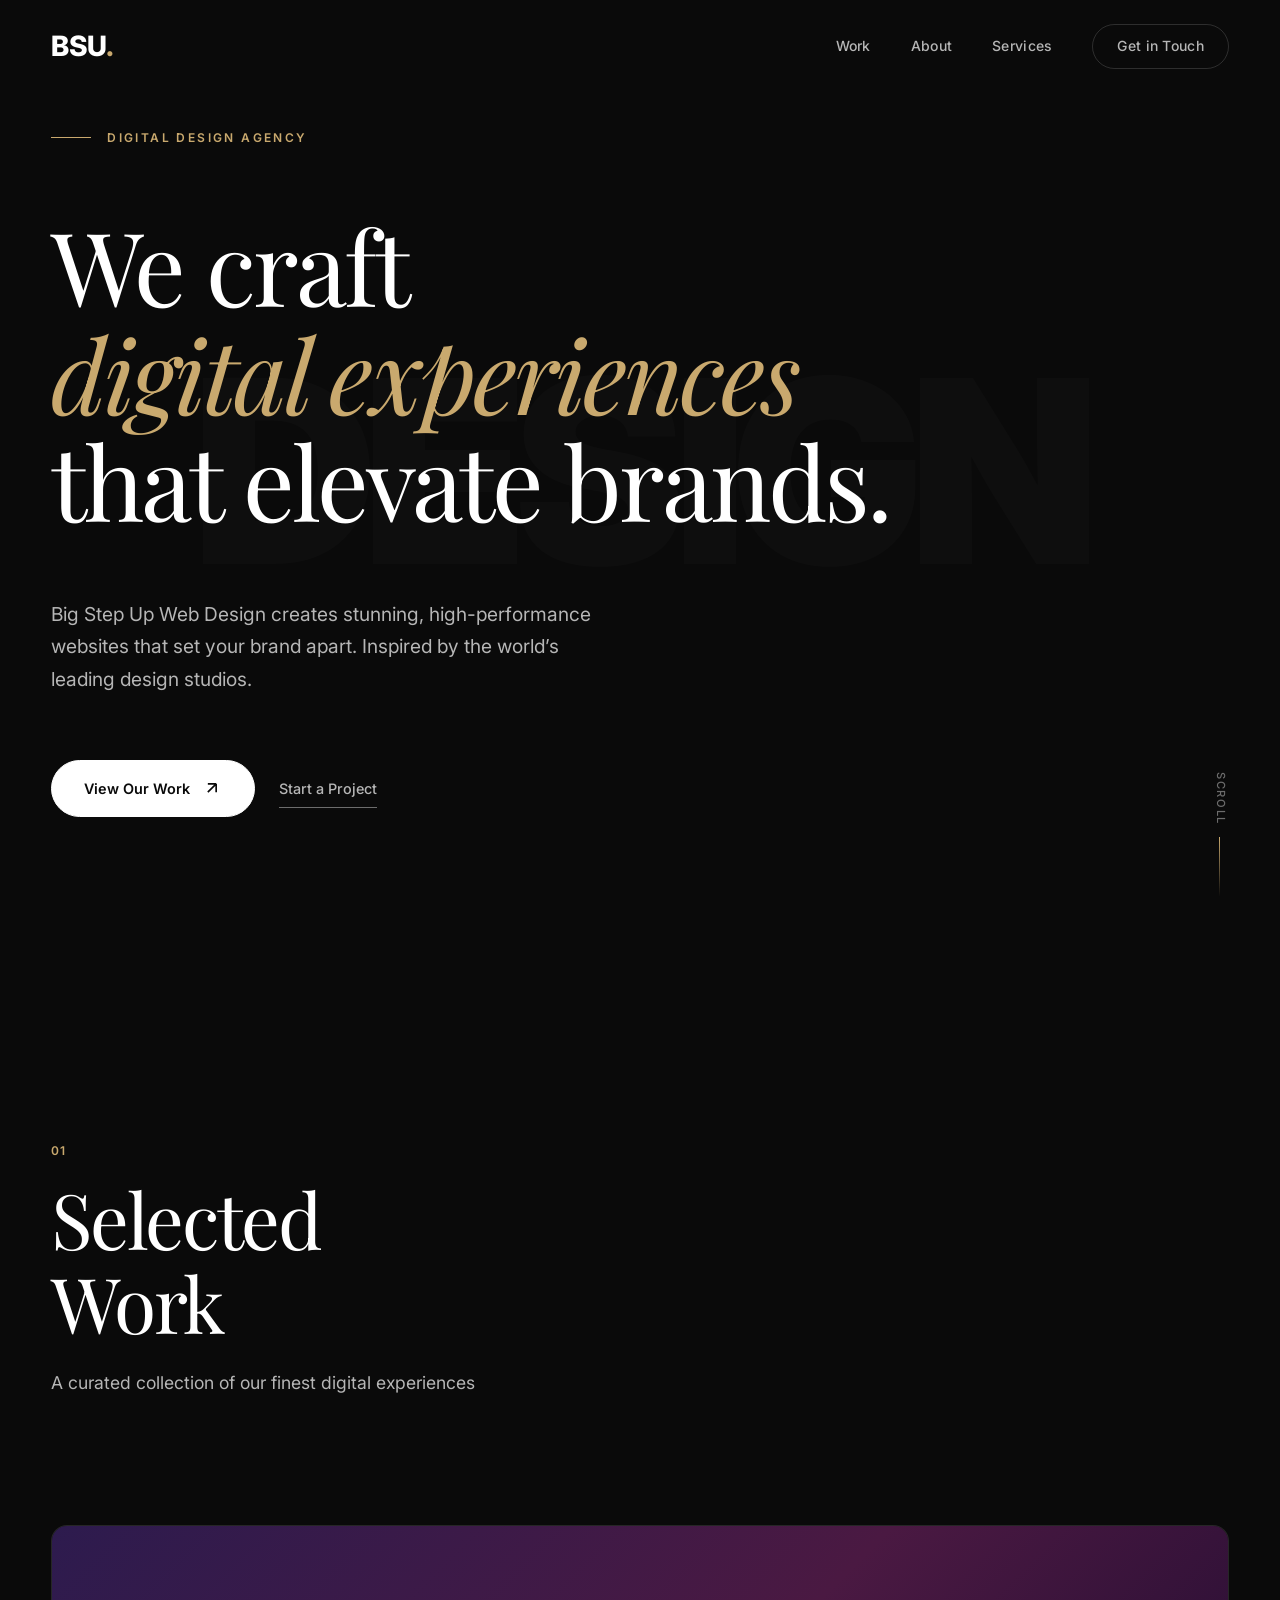
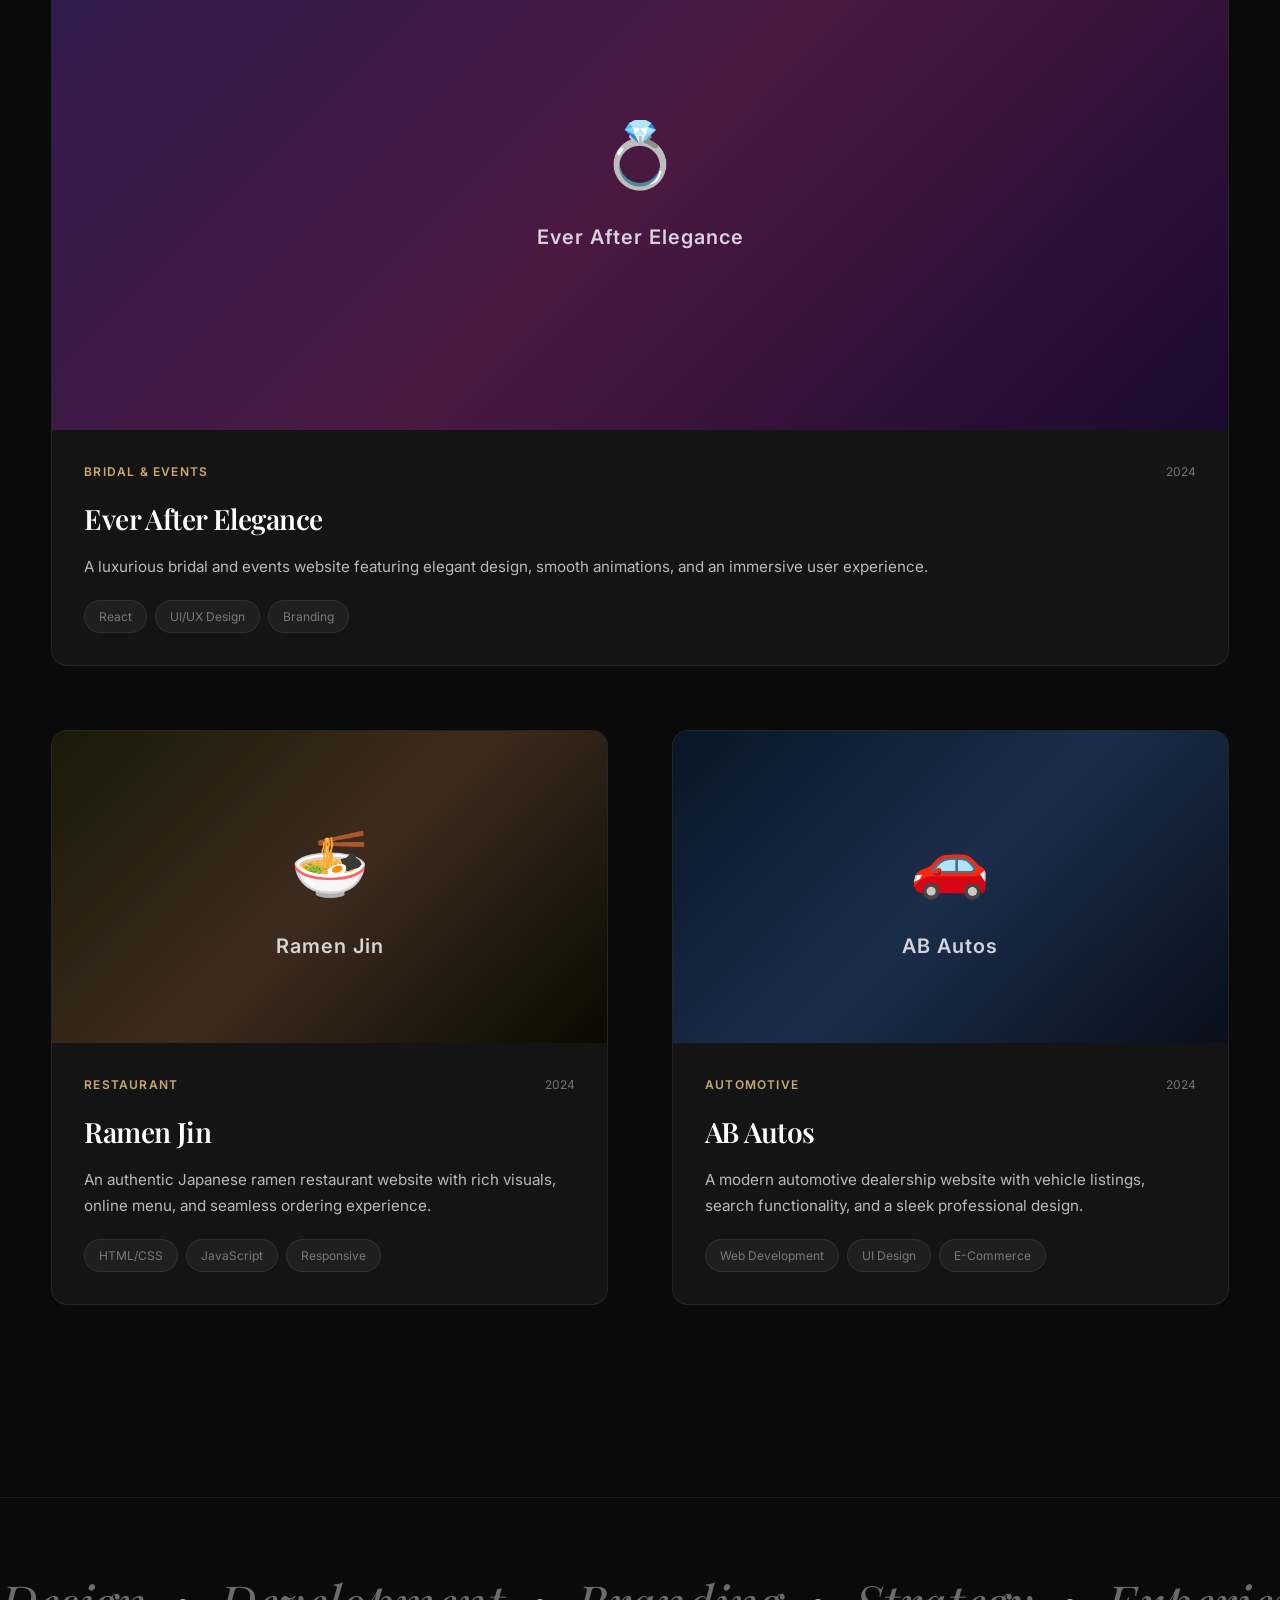
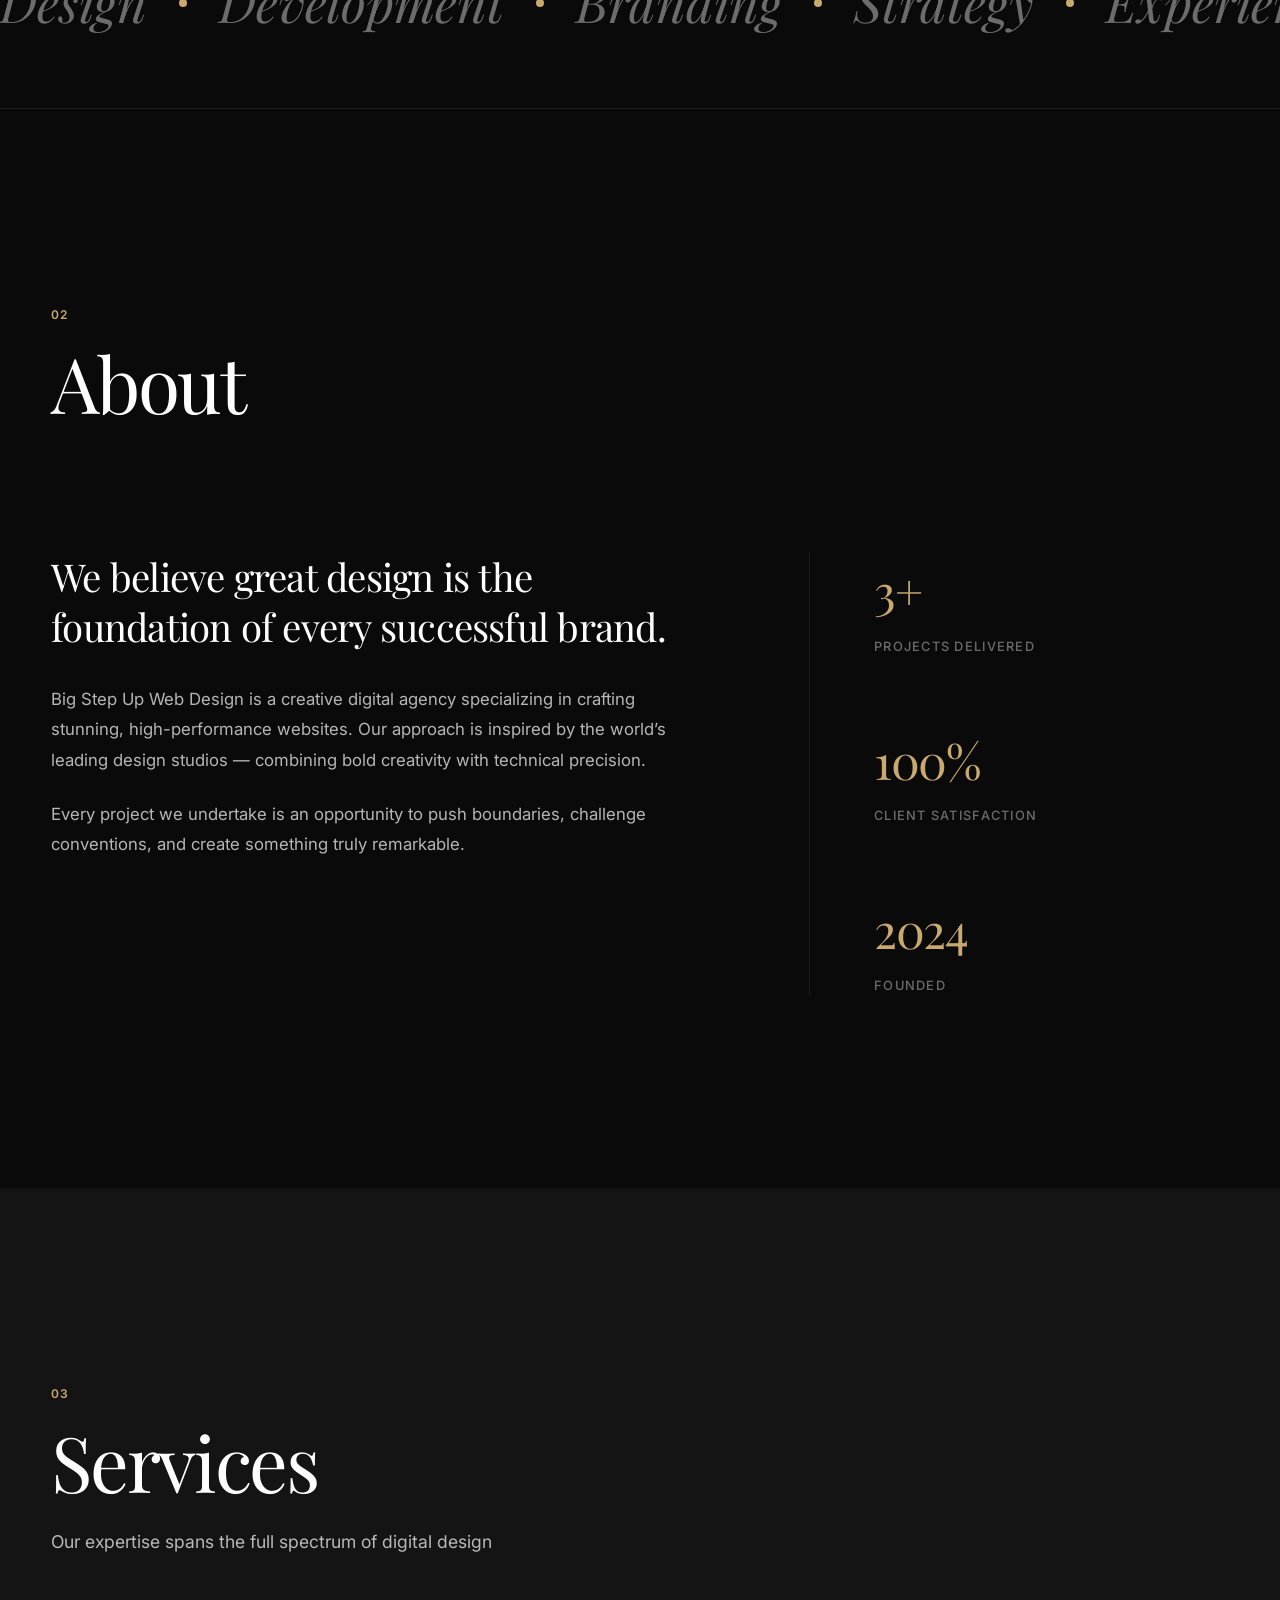
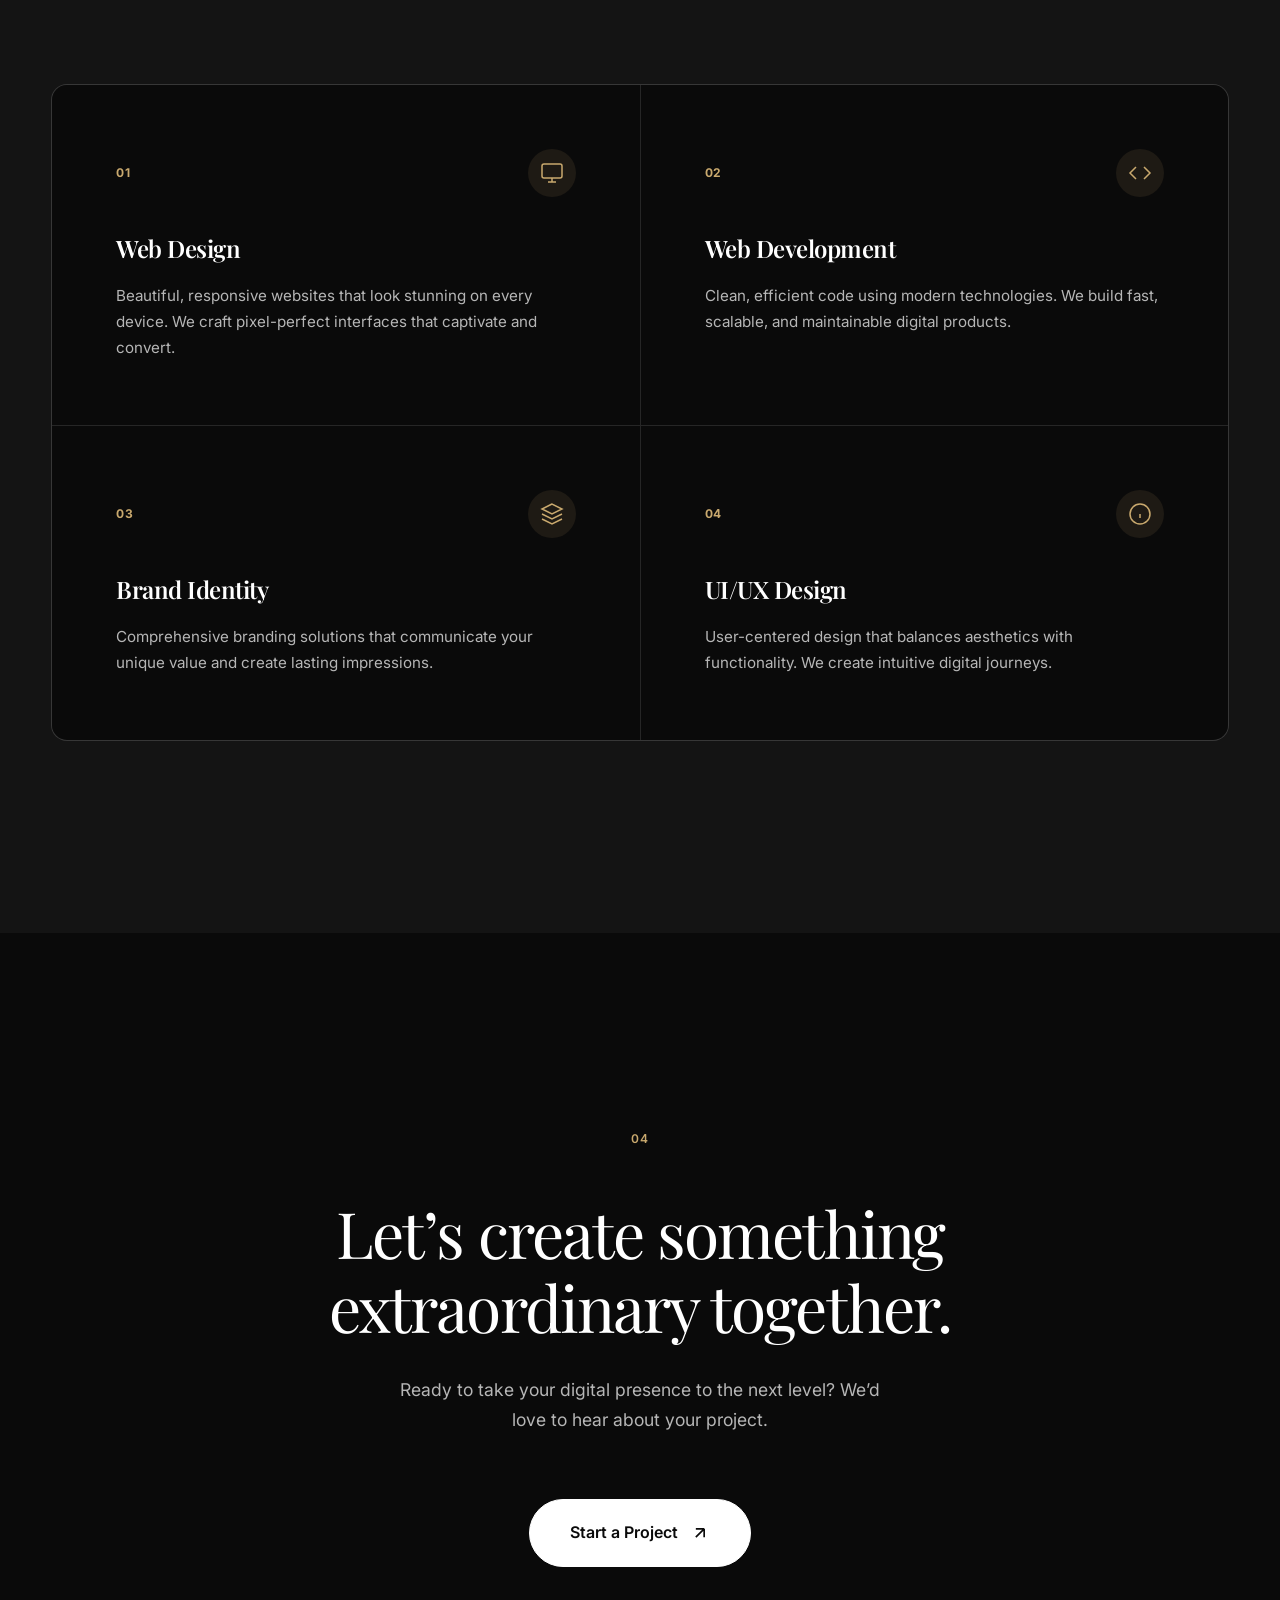
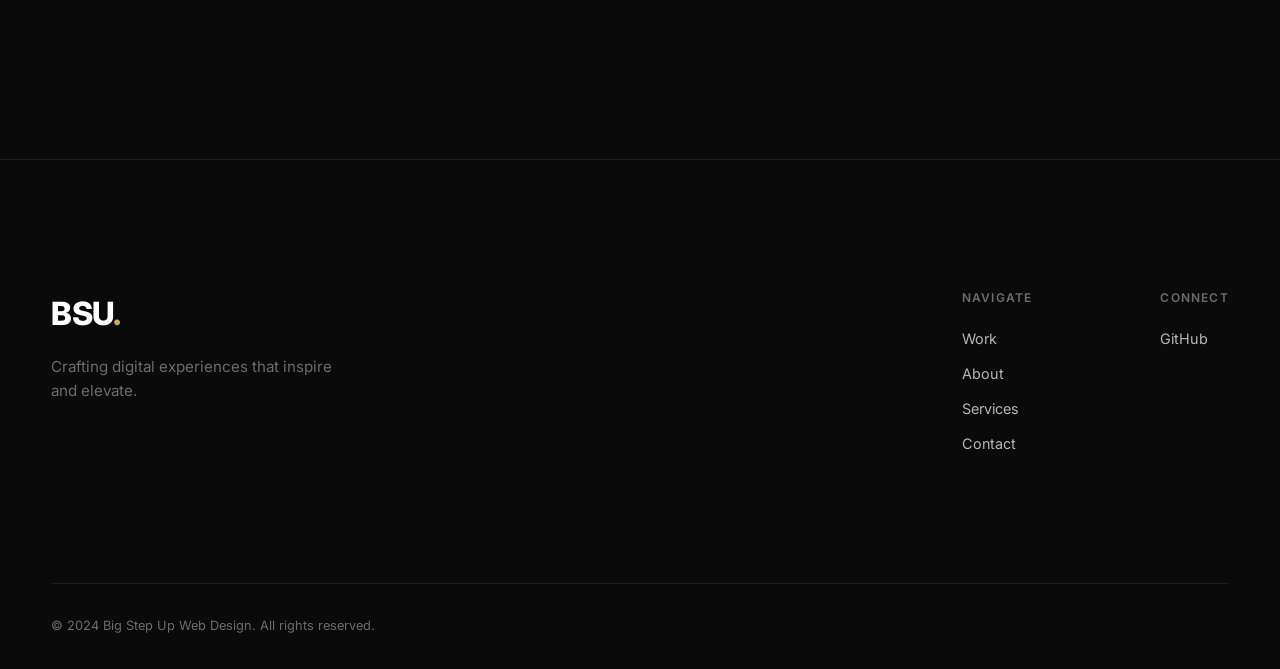
==== index.html @ 3d717f77 "Redesign: Premium agency aesthetic inspired by Pentagram, Huge Inc, Fantasy, Work & Co, R/GA" ====
<!DOCTYPE html>
<html lang="en">
<head>
    <meta charset="UTF-8">
    <meta name="viewport" content="width=device-width, initial-scale=1.0">
    <title>Big Step Up Web Design | Premium Digital Agency</title>
    <link rel="stylesheet" href="styles.css">
    <link rel="preconnect" href="https://fonts.googleapis.com">
    <link rel="preconnect" href="https://fonts.gstatic.com" crossorigin>
    <link href="https://fonts.googleapis.com/css2?family=Inter:wght@300;400;500;600;700;800;900&family=Playfair+Display:ital,wght@0,400;0,700;0,900;1,400;1,700;1,900&display=swap" rel="stylesheet">
</head>
<body>
    <div class="cursor-dot"></div>
    <div class="cursor-outline"></div>
    
    <nav class="navbar">
        <div class="nav-container">
            <a href="#" class="nav-logo">BSU<span class="logo-dot">.</span></a>
            <button class="nav-toggle" aria-label="Toggle navigation">
                <span></span>
                <span></span>
            </button>
            <div class="nav-links">
                <a href="#work">Work</a>
                <a href="#about">About</a>
                <a href="#services">Services</a>
                <a href="#contact" class="nav-cta">Get in Touch</a>
            </div>
        </div>
    </nav>

    <section class="hero">
        <div class="hero-bg-text" aria-hidden="true">DESIGN</div>
        <div class="hero-content">
            <div class="hero-eyebrow">
                <span class="eyebrow-line"></span>
                <span class="eyebrow-text">Digital Design Agency</span>
            </div>
            <h1 class="hero-title">
                <span class="title-line">We craft</span>
                <span class="title-line title-italic">digital experiences</span>
                <span class="title-line">that elevate brands.</span>
            </h1>
            <p class="hero-subtitle">Big Step Up Web Design creates stunning, high-performance websites that set your brand apart. Inspired by the world&rsquo;s leading design studios.</p>
            <div class="hero-cta">
                <a href="#work" class="btn-primary">
                    <span>View Our Work</span>
                    <svg width="20" height="20" viewBox="0 0 24 24" fill="none" stroke="currentColor" stroke-width="2"><path d="M7 17L17 7M17 7H7M17 7V17"/></svg>
                </a>
                <a href="#contact" class="btn-secondary">Start a Project</a>
            </div>
        </div>
        <div class="hero-scroll-indicator">
            <span>Scroll</span>
            <div class="scroll-line"></div>
        </div>
    </section>

    <section id="work" class="work-section">
        <div class="section-container">
            <div class="section-header">
                <span class="section-number">01</span>
                <h2 class="section-title">Selected<br>Work</h2>
                <p class="section-subtitle">A curated collection of our finest digital experiences</p>
            </div>
            <div class="projects-grid">
                <article class="project-card project-featured fade-in">
                    <a href="#ever-after-elegance" class="project-link">
                        <div class="project-image">
                            <div class="project-placeholder elegance-bg">
                                <span class="placeholder-icon">&#x1F48D;</span>
                                <span class="placeholder-text">Ever After Elegance</span>
                            </div>
                            <div class="project-overlay">
                                <span class="overlay-arrow">
                                    <svg width="32" height="32" viewBox="0 0 24 24" fill="none" stroke="currentColor" stroke-width="2"><path d="M7 17L17 7M17 7H7M17 7V17"/></svg>
                                </span>
                            </div>
                        </div>
                        <div class="project-info">
                            <div class="project-meta">
                                <span class="project-category">Bridal &amp; Events</span>
                                <span class="project-year">2024</span>
                            </div>
                            <h3 class="project-title">Ever After Elegance</h3>
                            <p class="project-desc">A luxurious bridal and events website featuring elegant design, smooth animations, and an immersive user experience.</p>
                            <div class="project-tags">
                                <span>React</span>
                                <span>UI/UX Design</span>
                                <span>Branding</span>
                            </div>
                        </div>
                    </a>
                </article>
                <article class="project-card fade-in">
                    <a href="https://loveomoruyi.github.io/ramen-gen" target="_blank" class="project-link">
                        <div class="project-image">
                            <div class="project-placeholder ramen-bg">
                                <span class="placeholder-icon">&#x1F35C;</span>
                                <span class="placeholder-text">Ramen Jin</span>
                            </div>
                            <div class="project-overlay">
                                <span class="overlay-arrow">
                                    <svg width="32" height="32" viewBox="0 0 24 24" fill="none" stroke="currentColor" stroke-width="2"><path d="M7 17L17 7M17 7H7M17 7V17"/></svg>
                                </span>
                            </div>
                        </div>
                        <div class="project-info">
                            <div class="project-meta">
                                <span class="project-category">Restaurant</span>
                                <span class="project-year">2024</span>
                            </div>
                            <h3 class="project-title">Ramen Jin</h3>
                            <p class="project-desc">An authentic Japanese ramen restaurant website with rich visuals, online menu, and seamless ordering experience.</p>
                            <div class="project-tags">
                                <span>HTML/CSS</span>
                                <span>JavaScript</span>
                                <span>Responsive</span>
                            </div>
                        </div>
                    </a>
                </article>
                <article class="project-card fade-in">
                    <a href="https://loveomoruyi.github.io/AB-Autos-Website" target="_blank" class="project-link">
                        <div class="project-image">
                            <div class="project-placeholder autos-bg">
                                <span class="placeholder-icon">&#x1F697;</span>
                                <span class="placeholder-text">AB Autos</span>
                            </div>
                            <div class="project-overlay">
                                <span class="overlay-arrow">
                                    <svg width="32" height="32" viewBox="0 0 24 24" fill="none" stroke="currentColor" stroke-width="2"><path d="M7 17L17 7M17 7H7M17 7V17"/></svg>
                                </span>
                            </div>
                        </div>
                        <div class="project-info">
                            <div class="project-meta">
                                <span class="project-category">Automotive</span>
                                <span class="project-year">2024</span>
                            </div>
                            <h3 class="project-title">AB Autos</h3>
                            <p class="project-desc">A modern automotive dealership website with vehicle listings, search functionality, and a sleek professional design.</p>
                            <div class="project-tags">
                                <span>Web Development</span>
                                <span>UI Design</span>
                                <span>E-Commerce</span>
                            </div>
                        </div>
                    </a>
                </article>
            </div>
        </div>
    </section>

    <section class="marquee-section">
        <div class="marquee">
            <div class="marquee-content">
                <span>Design</span>
                <span class="marquee-dot"></span>
                <span>Development</span>
                <span class="marquee-dot"></span>
                <span>Branding</span>
                <span class="marquee-dot"></span>
                <span>Strategy</span>
                <span class="marquee-dot"></span>
                <span>Experience</span>
                <span class="marquee-dot"></span>
                <span>Design</span>
                <span class="marquee-dot"></span>
                <span>Development</span>
                <span class="marquee-dot"></span>
                <span>Branding</span>
                <span class="marquee-dot"></span>
                <span>Strategy</span>
                <span class="marquee-dot"></span>
                <span>Experience</span>
                <span class="marquee-dot"></span>
            </div>
        </div>
    </section>

    <section id="about" class="about-section">
        <div class="section-container">
            <div class="section-header">
                <span class="section-number">02</span>
                <h2 class="section-title">About</h2>
            </div>
            <div class="about-content">
                <div class="about-text fade-in">
                    <h3 class="about-headline">We believe great design is the foundation of every successful brand.</h3>
                    <div class="about-paragraphs">
                        <p>Big Step Up Web Design is a creative digital agency specializing in crafting stunning, high-performance websites. Our approach is inspired by the world&rsquo;s leading design studios &mdash; combining bold creativity with technical precision.</p>
                        <p>Every project we undertake is an opportunity to push boundaries, challenge conventions, and create something truly remarkable.</p>
                    </div>
                </div>
                <div class="about-stats fade-in">
                    <div class="stat">
                        <span class="stat-number">3+</span>
                        <span class="stat-label">Projects Delivered</span>
                    </div>
                    <div class="stat">
                        <span class="stat-number">100%</span>
                        <span class="stat-label">Client Satisfaction</span>
                    </div>
                    <div class="stat">
                        <span class="stat-number">2024</span>
                        <span class="stat-label">Founded</span>
                    </div>
                </div>
            </div>
        </div>
    </section>

    <section id="services" class="services-section">
        <div class="section-container">
            <div class="section-header">
                <span class="section-number">03</span>
                <h2 class="section-title">Services</h2>
                <p class="section-subtitle">Our expertise spans the full spectrum of digital design</p>
            </div>
            <div class="services-grid">
                <div class="service-card fade-in">
                    <div class="service-top">
                        <span class="service-number">01</span>
                        <div class="service-icon">
                            <svg width="24" height="24" viewBox="0 0 24 24" fill="none" stroke="currentColor" stroke-width="1.5"><rect x="2" y="3" width="20" height="14" rx="2"/><path d="M8 21h8M12 17v4"/></svg>
                        </div>
                    </div>
                    <h3>Web Design</h3>
                    <p>Beautiful, responsive websites that look stunning on every device. We craft pixel-perfect interfaces that captivate and convert.</p>
                </div>
                <div class="service-card fade-in">
                    <div class="service-top">
                        <span class="service-number">02</span>
                        <div class="service-icon">
                            <svg width="24" height="24" viewBox="0 0 24 24" fill="none" stroke="currentColor" stroke-width="1.5"><polyline points="16,18 22,12 16,6"/><polyline points="8,6 2,12 8,18"/></svg>
                        </div>
                    </div>
                    <h3>Web Development</h3>
                    <p>Clean, efficient code using modern technologies. We build fast, scalable, and maintainable digital products.</p>
                </div>
                <div class="service-card fade-in">
                    <div class="service-top">
                        <span class="service-number">03</span>
                        <div class="service-icon">
                            <svg width="24" height="24" viewBox="0 0 24 24" fill="none" stroke="currentColor" stroke-width="1.5"><path d="M12 2L2 7l10 5 10-5-10-5z"/><path d="M2 17l10 5 10-5"/><path d="M2 12l10 5 10-5"/></svg>
                        </div>
                    </div>
                    <h3>Brand Identity</h3>
                    <p>Comprehensive branding solutions that communicate your unique value and create lasting impressions.</p>
                </div>
                <div class="service-card fade-in">
                    <div class="service-top">
                        <span class="service-number">04</span>
                        <div class="service-icon">
                            <svg width="24" height="24" viewBox="0 0 24 24" fill="none" stroke="currentColor" stroke-width="1.5"><circle cx="12" cy="12" r="10"/><path d="M12 16v-4M12 8h.01"/></svg>
                        </div>
                    </div>
                    <h3>UI/UX Design</h3>
                    <p>User-centered design that balances aesthetics with functionality. We create intuitive digital journeys.</p>
                </div>
            </div>
        </div>
    </section>

    <section id="contact" class="contact-section">
        <div class="section-container">
            <div class="contact-content fade-in">
                <span class="section-number">04</span>
                <h2 class="contact-title">Let&rsquo;s create something<br>extraordinary together.</h2>
                <p class="contact-desc">Ready to take your digital presence to the next level? We&rsquo;d love to hear about your project.</p>
                <a href="mailto:hello@bigstepupwebdesign.com" class="btn-primary btn-large">
                    <span>Start a Project</span>
                    <svg width="20" height="20" viewBox="0 0 24 24" fill="none" stroke="currentColor" stroke-width="2"><path d="M7 17L17 7M17 7H7M17 7V17"/></svg>
                </a>
            </div>
        </div>
    </section>

    <footer class="footer">
        <div class="footer-container">
            <div class="footer-top">
                <div class="footer-brand">
                    <span class="footer-logo">BSU<span class="logo-dot">.</span></span>
                    <p>Crafting digital experiences that inspire and elevate.</p>
                </div>
                <div class="footer-nav">
                    <div class="footer-col">
                        <h4>Navigate</h4>
                        <a href="#work">Work</a>
                        <a href="#about">About</a>
                        <a href="#services">Services</a>
                        <a href="#contact">Contact</a>
                    </div>
                    <div class="footer-col">
                        <h4>Connect</h4>
                        <a href="https://github.com/loveomoruyi" target="_blank">GitHub</a>
                    </div>
                </div>
            </div>
            <div class="footer-bottom">
                <p>&copy; 2024 Big Step Up Web Design. All rights reserved.</p>
            </div>
        </div>
    </footer>

    <script src="script.js"></script>
</body>
</html>
---- styles.css ----
/* ============================================
   Big Step Up Web Design - Premium Agency Styles
   Inspired by: Pentagram, Huge Inc, Fantasy, Work & Co, R/GA
   ============================================ */

/* CSS Custom Properties */
:root {
    --color-bg: #0a0a0a;
    --color-surface: #141414;
    --color-surface-hover: #1a1a1a;
    --color-border: rgba(255, 255, 255, 0.08);
    --color-border-hover: rgba(255, 255, 255, 0.15);
    --color-text: #ffffff;
    --color-text-secondary: rgba(255, 255, 255, 0.7);
    --color-text-muted: rgba(255, 255, 255, 0.4);
    --color-accent: #e8e4df;
    --color-accent-warm: #c9a96e;
    --font-primary: 'Inter', -apple-system, BlinkMacSystemFont, sans-serif;
    --font-display: 'Playfair Display', Georgia, serif;
    --transition-smooth: cubic-bezier(0.25, 0.46, 0.45, 0.94);
    --transition-bounce: cubic-bezier(0.34, 1.56, 0.64, 1);
    --transition-fast: 0.3s var(--transition-smooth);
    --transition-medium: 0.6s var(--transition-smooth);
    --transition-slow: 1s var(--transition-smooth);
    --space-xs: 0.5rem;
    --space-sm: 1rem;
    --space-md: 2rem;
    --space-lg: 4rem;
    --space-xl: 8rem;
    --space-2xl: 12rem;
}

/* Reset & Base */
*, *::before, *::after {
    margin: 0;
    padding: 0;
    box-sizing: border-box;
}

html {
    scroll-behavior: smooth;
    font-size: 16px;
    -webkit-font-smoothing: antialiased;
    -moz-osx-font-smoothing: grayscale;
}

body {
    font-family: var(--font-primary);
    background-color: var(--color-bg);
    color: var(--color-text);
    line-height: 1.6;
    overflow-x: hidden;
}

::selection {
    background: var(--color-accent-warm);
    color: var(--color-bg);
}

a {
    text-decoration: none;
    color: inherit;
    transition: color var(--transition-fast);
}

img {
    max-width: 100%;
    display: block;
}

/* Custom Cursor */
.cursor-dot, .cursor-outline {
    pointer-events: none;
    position: fixed;
    top: 0;
    left: 0;
    z-index: 9999;
    border-radius: 50%;
    opacity: 0;
    transition: opacity 0.3s;
}

.cursor-dot {
    width: 8px;
    height: 8px;
    background: var(--color-accent-warm);
}

.cursor-outline {
    width: 40px;
    height: 40px;
    border: 1px solid rgba(201, 169, 110, 0.5);
    transition: transform 0.15s ease, opacity 0.3s;
}

/* Navigation */
.navbar {
    position: fixed;
    top: 0;
    left: 0;
    right: 0;
    z-index: 1000;
    padding: 1.5rem 0;
    transition: all var(--transition-fast);
}

.navbar.scrolled {
    background: rgba(10, 10, 10, 0.9);
    backdrop-filter: blur(20px);
    -webkit-backdrop-filter: blur(20px);
    padding: 1rem 0;
    border-bottom: 1px solid var(--color-border);
}

.nav-container {
    max-width: 1440px;
    margin: 0 auto;
    padding: 0 clamp(1.5rem, 4vw, 4rem);
    display: flex;
    align-items: center;
    justify-content: space-between;
}

.nav-logo {
    font-size: 1.75rem;
    font-weight: 800;
    letter-spacing: -0.02em;
    color: var(--color-text);
}

.logo-dot {
    color: var(--color-accent-warm);
}

.nav-toggle {
    display: none;
    flex-direction: column;
    gap: 6px;
    background: none;
    border: none;
    cursor: pointer;
    padding: 4px;
}

.nav-toggle span {
    width: 24px;
    height: 2px;
    background: var(--color-text);
    transition: all var(--transition-fast);
}

.nav-links {
    display: flex;
    align-items: center;
    gap: 2.5rem;
}

.nav-links a {
    font-size: 0.875rem;
    font-weight: 500;
    color: var(--color-text-secondary);
    letter-spacing: 0.02em;
    position: relative;
    transition: color var(--transition-fast);
}

.nav-links a:hover {
    color: var(--color-text);
}

.nav-links a::after {
    content: '';
    position: absolute;
    bottom: -4px;
    left: 0;
    width: 0;
    height: 1px;
    background: var(--color-accent-warm);
    transition: width var(--transition-fast);
}

.nav-links a:hover::after {
    width: 100%;
}

.nav-cta {
    padding: 0.625rem 1.5rem !important;
    border: 1px solid var(--color-border-hover);
    border-radius: 100px;
    transition: all var(--transition-fast) !important;
}

.nav-cta:hover {
    background: var(--color-text) !important;
    color: var(--color-bg) !important;
    border-color: var(--color-text) !important;
}

.nav-cta::after {
    display: none !important;
}

/* Hero Section */
.hero {
    min-height: 100vh;
    display: flex;
    align-items: center;
    position: relative;
    padding: var(--space-xl) clamp(1.5rem, 4vw, 4rem);
    overflow: hidden;
}

.hero-bg-text {
    position: absolute;
    top: 50%;
    left: 50%;
    transform: translate(-50%, -50%);
    font-size: clamp(8rem, 20vw, 25rem);
    font-weight: 900;
    color: rgba(255, 255, 255, 0.02);
    letter-spacing: -0.05em;
    white-space: nowrap;
    pointer-events: none;
    user-select: none;
}

.hero-content {
    max-width: 1440px;
    margin: 0 auto;
    width: 100%;
}

.hero-eyebrow {
    display: flex;
    align-items: center;
    gap: 1rem;
    margin-bottom: var(--space-lg);
    opacity: 0;
    animation: fadeSlideUp 0.8s var(--transition-smooth) 0.2s forwards;
}

.eyebrow-line {
    width: 40px;
    height: 1px;
    background: var(--color-accent-warm);
}

.eyebrow-text {
    font-size: 0.75rem;
    font-weight: 600;
    letter-spacing: 0.2em;
    text-transform: uppercase;
    color: var(--color-accent-warm);
}

.hero-title {
    font-family: var(--font-display);
    font-size: clamp(3rem, 8vw, 7.5rem);
    font-weight: 400;
    line-height: 1.05;
    letter-spacing: -0.03em;
    margin-bottom: var(--space-lg);
}

.title-line {
    display: block;
    opacity: 0;
    animation: fadeSlideUp 0.8s var(--transition-smooth) forwards;
}

.title-line:nth-child(1) { animation-delay: 0.4s; }
.title-line:nth-child(2) { animation-delay: 0.6s; }
.title-line:nth-child(3) { animation-delay: 0.8s; }

.title-italic {
    font-style: italic;
    color: var(--color-accent-warm);
}

.hero-subtitle {
    font-size: clamp(1rem, 1.5vw, 1.25rem);
    color: var(--color-text-secondary);
    max-width: 540px;
    line-height: 1.7;
    margin-bottom: var(--space-lg);
    opacity: 0;
    animation: fadeSlideUp 0.8s var(--transition-smooth) 1s forwards;
}

.hero-cta {
    display: flex;
    align-items: center;
    gap: 1.5rem;
    flex-wrap: wrap;
    opacity: 0;
    animation: fadeSlideUp 0.8s var(--transition-smooth) 1.2s forwards;
}

/* Buttons */
.btn-primary {
    display: inline-flex;
    align-items: center;
    gap: 0.75rem;
    padding: 1rem 2rem;
    background: var(--color-text);
    color: var(--color-bg);
    font-size: 0.9rem;
    font-weight: 600;
    border-radius: 100px;
    transition: all var(--transition-fast);
    border: 1px solid var(--color-text);
}

.btn-primary:hover {
    background: var(--color-accent-warm);
    border-color: var(--color-accent-warm);
    transform: translateY(-2px);
    box-shadow: 0 10px 30px rgba(201, 169, 110, 0.2);
}

.btn-primary svg {
    transition: transform var(--transition-fast);
}

.btn-primary:hover svg {
    transform: translate(3px, -3px);
}

.btn-secondary {
    font-size: 0.9rem;
    font-weight: 500;
    color: var(--color-text-secondary);
    position: relative;
    padding: 0.5rem 0;
}

.btn-secondary::after {
    content: '';
    position: absolute;
    bottom: 0;
    left: 0;
    width: 100%;
    height: 1px;
    background: var(--color-text-muted);
    transition: background var(--transition-fast);
}

.btn-secondary:hover {
    color: var(--color-text);
}

.btn-secondary:hover::after {
    background: var(--color-accent-warm);
}

.btn-large {
    padding: 1.25rem 2.5rem;
    font-size: 1rem;
}

/* Hero Scroll Indicator */
.hero-scroll-indicator {
    position: absolute;
    bottom: 3rem;
    right: clamp(1.5rem, 4vw, 4rem);
    display: flex;
    flex-direction: column;
    align-items: center;
    gap: 0.75rem;
    opacity: 0;
    animation: fadeIn 1s var(--transition-smooth) 1.5s forwards;
}

.hero-scroll-indicator span {
    font-size: 0.7rem;
    font-weight: 500;
    letter-spacing: 0.15em;
    text-transform: uppercase;
    color: var(--color-text-muted);
    writing-mode: vertical-rl;
}

.scroll-line {
    width: 1px;
    height: 60px;
    background: linear-gradient(to bottom, var(--color-accent-warm), transparent);
    animation: scrollPulse 2s ease-in-out infinite;
}

/* Section Styles */
.section-container {
    max-width: 1440px;
    margin: 0 auto;
    padding: 0 clamp(1.5rem, 4vw, 4rem);
}

.section-header {
    margin-bottom: var(--space-xl);
}

.section-number {
    display: inline-block;
    font-size: 0.75rem;
    font-weight: 600;
    color: var(--color-accent-warm);
    letter-spacing: 0.1em;
    margin-bottom: var(--space-sm);
}

.section-title {
    font-family: var(--font-display);
    font-size: clamp(2.5rem, 6vw, 5rem);
    font-weight: 400;
    line-height: 1.1;
    letter-spacing: -0.03em;
}

.section-subtitle {
    font-size: 1.1rem;
    color: var(--color-text-secondary);
    margin-top: 1.5rem;
    max-width: 500px;
}

/* Work Section */
.work-section {
    padding: var(--space-2xl) 0;
}

.projects-grid {
    display: grid;
    grid-template-columns: 1fr;
    gap: var(--space-lg);
}

.project-card {
    border-radius: 16px;
    overflow: hidden;
    background: var(--color-surface);
    border: 1px solid var(--color-border);
    transition: all var(--transition-medium);
}

.project-card:hover {
    border-color: var(--color-border-hover);
    transform: translateY(-4px);
    box-shadow: 0 30px 60px rgba(0, 0, 0, 0.3);
}

.project-featured {
    grid-column: 1 / -1;
}

.project-link {
    display: block;
}

.project-image {
    position: relative;
    overflow: hidden;
    aspect-ratio: 16/9;
}

.project-featured .project-image {
    aspect-ratio: 21/9;
}

.project-placeholder {
    width: 100%;
    height: 100%;
    display: flex;
    flex-direction: column;
    align-items: center;
    justify-content: center;
    gap: 1rem;
    transition: transform 0.8s var(--transition-smooth);
}

.project-card:hover .project-placeholder {
    transform: scale(1.05);
}

.placeholder-icon {
    font-size: 4rem;
}

.placeholder-text {
    font-size: 1.25rem;
    font-weight: 600;
    letter-spacing: 0.05em;
    color: rgba(255, 255, 255, 0.8);
}

.elegance-bg {
    background: linear-gradient(135deg, #2d1b4e 0%, #4a1942 50%, #1a0a2e 100%);
}

.ramen-bg {
    background: linear-gradient(135deg, #1a1a0a 0%, #3d2b1f 50%, #0a0a00 100%);
}

.autos-bg {
    background: linear-gradient(135deg, #0a1628 0%, #1a2d4a 50%, #0a0f1a 100%);
}

.project-overlay {
    position: absolute;
    inset: 0;
    background: rgba(10, 10, 10, 0);
    display: flex;
    align-items: center;
    justify-content: center;
    transition: background var(--transition-fast);
}

.project-card:hover .project-overlay {
    background: rgba(10, 10, 10, 0.4);
}

.overlay-arrow {
    width: 64px;
    height: 64px;
    border-radius: 50%;
    background: var(--color-text);
    display: flex;
    align-items: center;
    justify-content: center;
    opacity: 0;
    transform: scale(0.5);
    transition: all var(--transition-fast);
}

.overlay-arrow svg {
    color: var(--color-bg);
}

.project-card:hover .overlay-arrow {
    opacity: 1;
    transform: scale(1);
}

.project-info {
    padding: var(--space-md);
}

.project-meta {
    display: flex;
    align-items: center;
    justify-content: space-between;
    margin-bottom: var(--space-sm);
}

.project-category {
    font-size: 0.75rem;
    font-weight: 600;
    letter-spacing: 0.1em;
    text-transform: uppercase;
    color: var(--color-accent-warm);
}

.project-year {
    font-size: 0.75rem;
    color: var(--color-text-muted);
}

.project-title {
    font-family: var(--font-display);
    font-size: 1.75rem;
    font-weight: 600;
    margin-bottom: 0.75rem;
    letter-spacing: -0.02em;
}

.project-desc {
    font-size: 0.95rem;
    color: var(--color-text-secondary);
    line-height: 1.7;
    margin-bottom: 1.25rem;
}

.project-tags {
    display: flex;
    gap: 0.5rem;
    flex-wrap: wrap;
}

.project-tags span {
    font-size: 0.75rem;
    padding: 0.375rem 0.875rem;
    background: rgba(255, 255, 255, 0.05);
    border: 1px solid var(--color-border);
    border-radius: 100px;
    color: var(--color-text-muted);
    transition: all var(--transition-fast);
}

.project-card:hover .project-tags span {
    border-color: var(--color-border-hover);
    color: var(--color-text-secondary);
}

/* Marquee Section */
.marquee-section {
    padding: var(--space-lg) 0;
    border-top: 1px solid var(--color-border);
    border-bottom: 1px solid var(--color-border);
    overflow: hidden;
}

.marquee {
    overflow: hidden;
    white-space: nowrap;
}

.marquee-content {
    display: inline-flex;
    align-items: center;
    gap: 2rem;
    animation: marquee 25s linear infinite;
}

.marquee-content span {
    font-family: var(--font-display);
    font-size: clamp(2rem, 4vw, 3.5rem);
    font-weight: 300;
    font-style: italic;
    color: var(--color-text-muted);
}

.marquee-dot {
    width: 8px !important;
    height: 8px;
    border-radius: 50%;
    background: var(--color-accent-warm) !important;
    display: inline-block;
    font-size: 0 !important;
}

/* About Section */
.about-section {
    padding: var(--space-2xl) 0;
}

.about-content {
    display: grid;
    grid-template-columns: 1.5fr 1fr;
    gap: var(--space-xl);
    align-items: start;
}

.about-headline {
    font-family: var(--font-display);
    font-size: clamp(1.75rem, 3vw, 2.5rem);
    font-weight: 400;
    line-height: 1.3;
    margin-bottom: var(--space-md);
    letter-spacing: -0.02em;
}

.about-paragraphs {
    display: flex;
    flex-direction: column;
    gap: 1.5rem;
}

.about-paragraphs p {
    font-size: 1.05rem;
    color: var(--color-text-secondary);
    line-height: 1.8;
}

.about-stats {
    display: flex;
    flex-direction: column;
    gap: var(--space-lg);
    padding-left: var(--space-lg);
    border-left: 1px solid var(--color-border);
}

.stat {
    display: flex;
    flex-direction: column;
    gap: 0.5rem;
}

.stat-number {
    font-family: var(--font-display);
    font-size: 3rem;
    font-weight: 400;
    letter-spacing: -0.03em;
    color: var(--color-accent-warm);
}

.stat-label {
    font-size: 0.8rem;
    font-weight: 500;
    letter-spacing: 0.1em;
    text-transform: uppercase;
    color: var(--color-text-muted);
}

/* Services Section */
.services-section {
    padding: var(--space-2xl) 0;
    background: var(--color-surface);
}

.services-grid {
    display: grid;
    grid-template-columns: repeat(2, 1fr);
    gap: 1px;
    background: var(--color-border);
    border: 1px solid var(--color-border);
    border-radius: 16px;
    overflow: hidden;
}

.service-card {
    padding: var(--space-lg);
    background: var(--color-bg);
    transition: background var(--transition-fast);
}

.service-card:hover {
    background: var(--color-surface-hover);
}

.service-top {
    display: flex;
    align-items: center;
    justify-content: space-between;
    margin-bottom: var(--space-md);
}

.service-number {
    font-size: 0.75rem;
    font-weight: 700;
    color: var(--color-accent-warm);
    letter-spacing: 0.05em;
}

.service-icon {
    width: 48px;
    height: 48px;
    border-radius: 50%;
    background: rgba(201, 169, 110, 0.1);
    display: flex;
    align-items: center;
    justify-content: center;
    color: var(--color-accent-warm);
}

.service-card h3 {
    font-family: var(--font-display);
    font-size: 1.5rem;
    font-weight: 600;
    margin-bottom: 1rem;
    letter-spacing: -0.02em;
}

.service-card p {
    font-size: 0.95rem;
    color: var(--color-text-secondary);
    line-height: 1.7;
}

/* Contact Section */
.contact-section {
    padding: var(--space-2xl) 0;
    text-align: center;
}

.contact-content {
    max-width: 800px;
    margin: 0 auto;
}

.contact-title {
    font-family: var(--font-display);
    font-size: clamp(2.5rem, 5vw, 4.5rem);
    font-weight: 400;
    line-height: 1.15;
    letter-spacing: -0.03em;
    margin: var(--space-md) 0;
}

.contact-desc {
    font-size: 1.1rem;
    color: var(--color-text-secondary);
    line-height: 1.7;
    margin-bottom: var(--space-lg);
    max-width: 500px;
    margin-left: auto;
    margin-right: auto;
}

/* Footer */
.footer {
    padding: var(--space-xl) 0 var(--space-md);
    border-top: 1px solid var(--color-border);
}

.footer-container {
    max-width: 1440px;
    margin: 0 auto;
    padding: 0 clamp(1.5rem, 4vw, 4rem);
}

.footer-top {
    display: flex;
    justify-content: space-between;
    align-items: start;
    margin-bottom: var(--space-xl);
}

.footer-brand {
    max-width: 300px;
}

.footer-logo {
    font-size: 2rem;
    font-weight: 800;
    letter-spacing: -0.02em;
    display: block;
    margin-bottom: 1rem;
}

.footer-brand p {
    font-size: 0.95rem;
    color: var(--color-text-muted);
    line-height: 1.6;
}

.footer-nav {
    display: flex;
    gap: var(--space-xl);
}

.footer-col {
    display: flex;
    flex-direction: column;
    gap: 0.75rem;
}

.footer-col h4 {
    font-size: 0.75rem;
    font-weight: 600;
    letter-spacing: 0.1em;
    text-transform: uppercase;
    color: var(--color-text-muted);
    margin-bottom: 0.5rem;
}

.footer-col a {
    font-size: 0.9rem;
    color: var(--color-text-secondary);
    transition: color var(--transition-fast);
}

.footer-col a:hover {
    color: var(--color-text);
}

.footer-bottom {
    padding-top: var(--space-md);
    border-top: 1px solid var(--color-border);
}

.footer-bottom p {
    font-size: 0.8rem;
    color: var(--color-text-muted);
}

/* Animations */
@keyframes fadeSlideUp {
    from {
        opacity: 0;
        transform: translateY(30px);
    }
    to {
        opacity: 1;
        transform: translateY(0);
    }
}

@keyframes fadeIn {
    from { opacity: 0; }
    to { opacity: 1; }
}

@keyframes scrollPulse {
    0%, 100% { opacity: 1; transform: scaleY(1); }
    50% { opacity: 0.5; transform: scaleY(0.6); transform-origin: top; }
}

@keyframes marquee {
    from { transform: translateX(0); }
    to { transform: translateX(-50%); }
}

/* Scroll Animations */
.fade-in {
    opacity: 0;
    transform: translateY(40px);
    transition: opacity 0.8s var(--transition-smooth), transform 0.8s var(--transition-smooth);
}

.fade-in.visible {
    opacity: 1;
    transform: translateY(0);
}

/* Responsive Design */
@media (min-width: 768px) {
    .projects-grid {
        grid-template-columns: repeat(2, 1fr);
    }

    .project-featured {
        grid-column: 1 / -1;
    }
}

@media (max-width: 1024px) {
    .about-content {
        grid-template-columns: 1fr;
        gap: var(--space-lg);
    }

    .about-stats {
        flex-direction: row;
        border-left: none;
        padding-left: 0;
        border-top: 1px solid var(--color-border);
        padding-top: var(--space-lg);
    }

    .services-grid {
        grid-template-columns: 1fr;
    }
}

@media (max-width: 768px) {
    .nav-toggle {
        display: flex;
    }

    .nav-links {
        position: fixed;
        top: 0;
        right: 0;
        bottom: 0;
        width: 100%;
        background: rgba(10, 10, 10, 0.98);
        backdrop-filter: blur(20px);
        flex-direction: column;
        justify-content: center;
        align-items: center;
        gap: 2rem;
        opacity: 0;
        pointer-events: none;
        transition: opacity var(--transition-fast);
    }

    .nav-links.active {
        opacity: 1;
        pointer-events: all;
    }

    .nav-links a {
        font-size: 1.5rem;
    }

    .hero {
        padding-top: 8rem;
        min-height: 90vh;
    }

    .hero-title {
        font-size: clamp(2.5rem, 10vw, 4rem);
    }

    .projects-grid {
        grid-template-columns: 1fr;
    }

    .project-featured .project-image {
        aspect-ratio: 16/9;
    }

    .about-stats {
        flex-direction: column;
    }

    .footer-top {
        flex-direction: column;
        gap: var(--space-lg);
    }

    .hero-scroll-indicator {
        display: none;
    }

    .contact-title {
        font-size: clamp(2rem, 6vw, 3rem);
    }
}

@media (max-width: 480px) {
    .hero-cta {
        flex-direction: column;
        align-items: flex-start;
    }

    .stat-number {
        font-size: 2.25rem;
    }

    .service-card {
        padding: var(--space-md);
    }
}
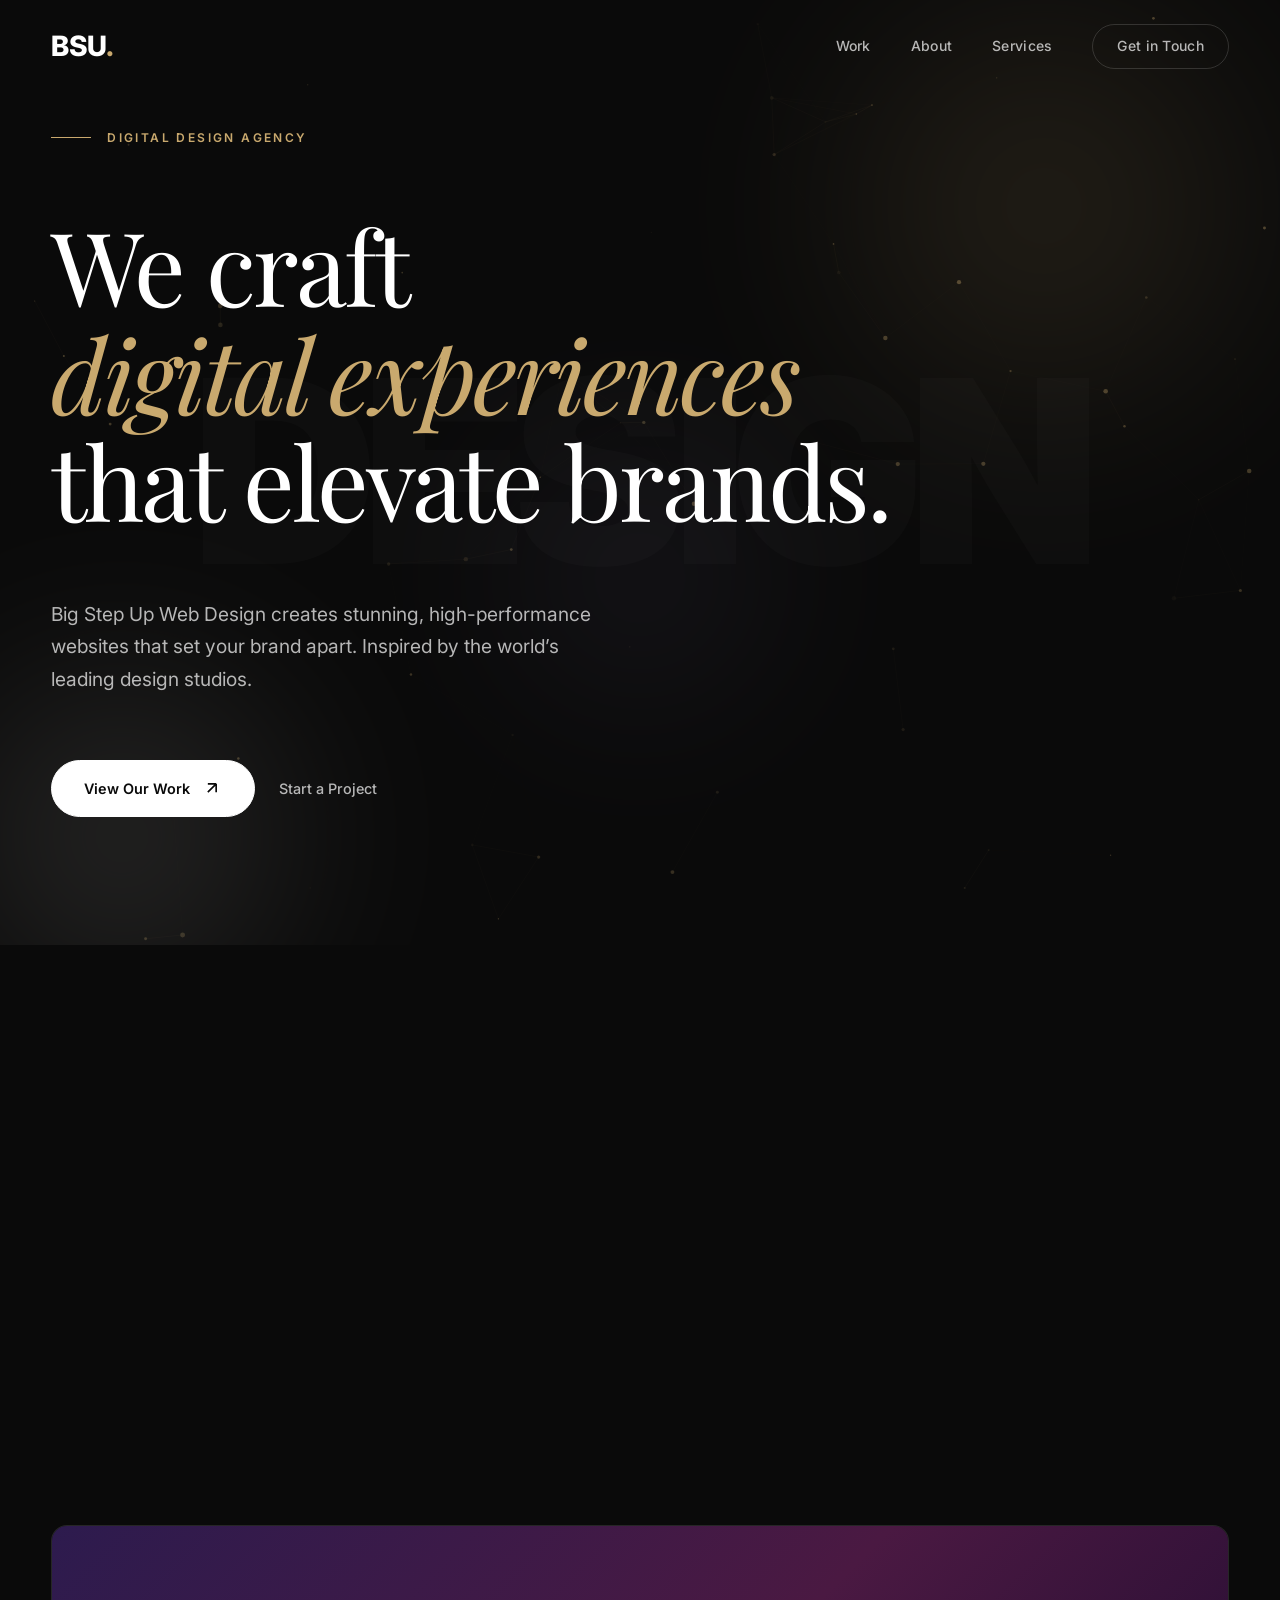
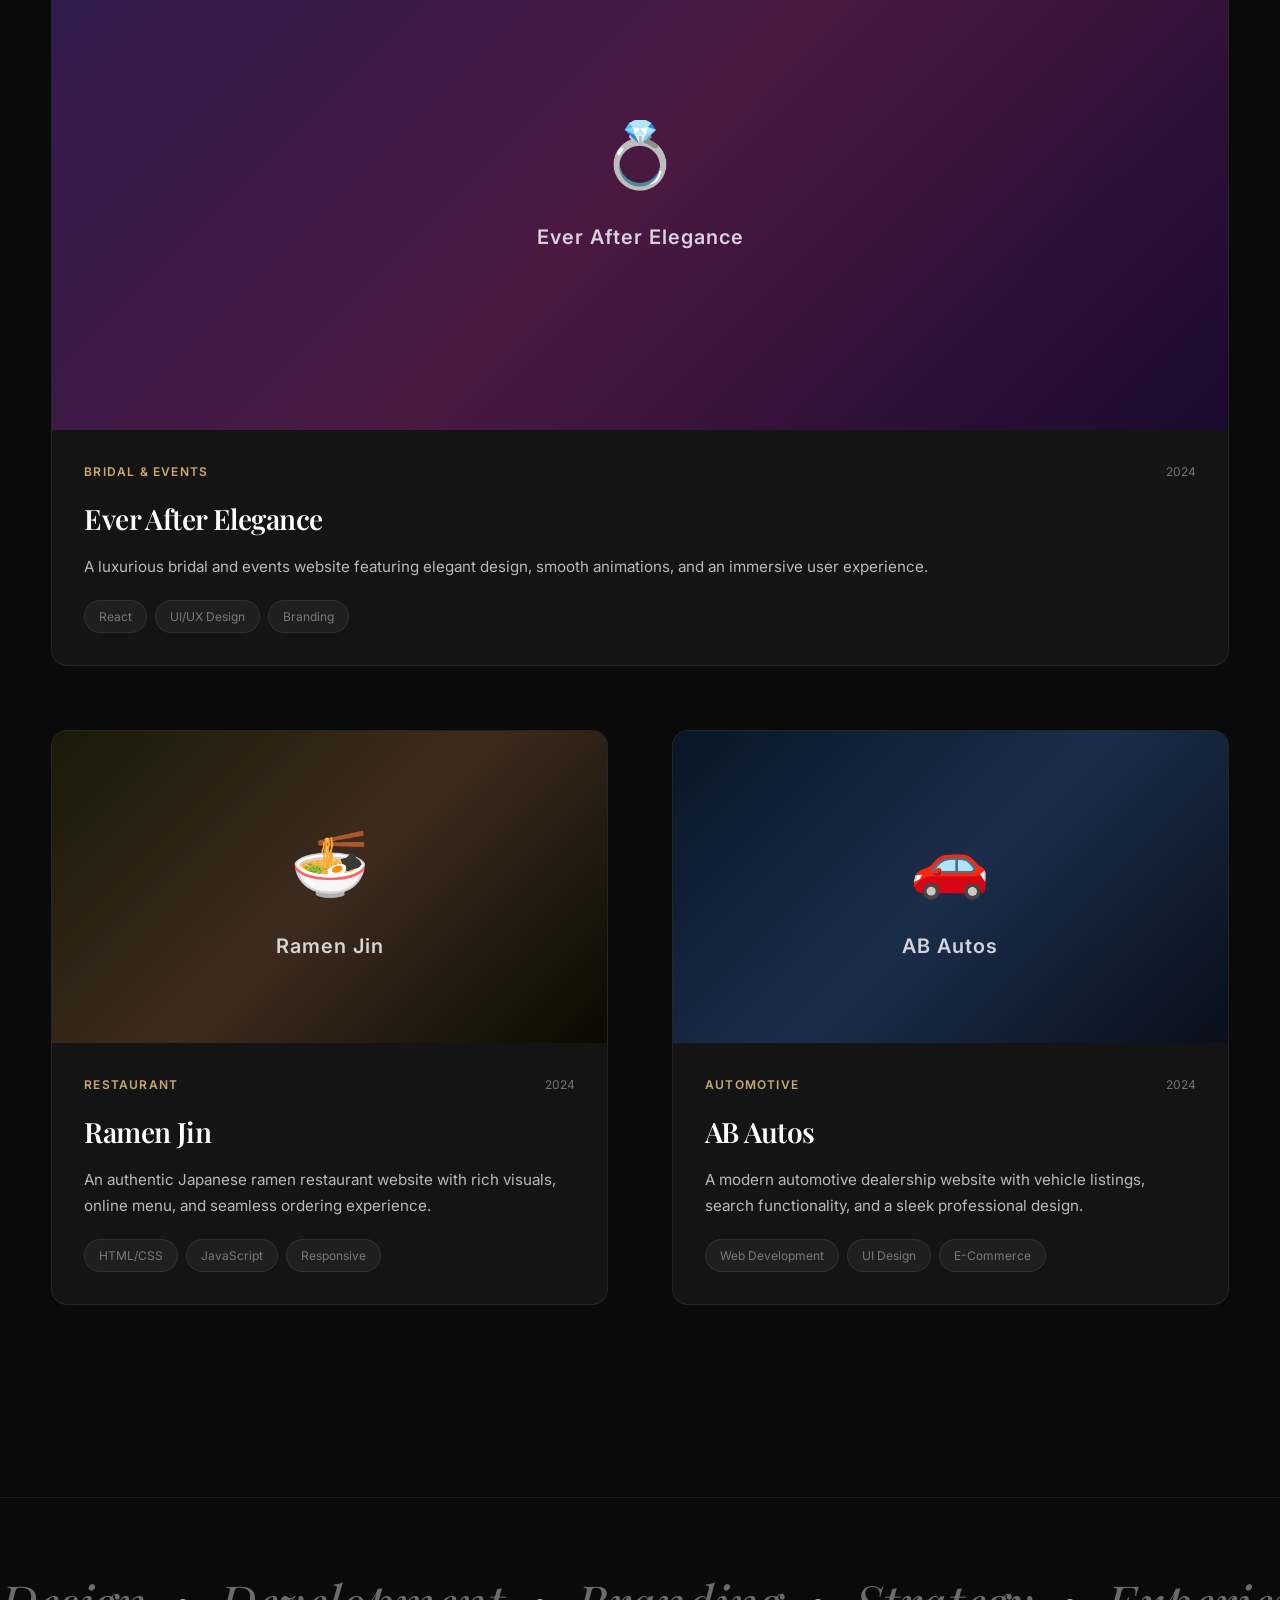
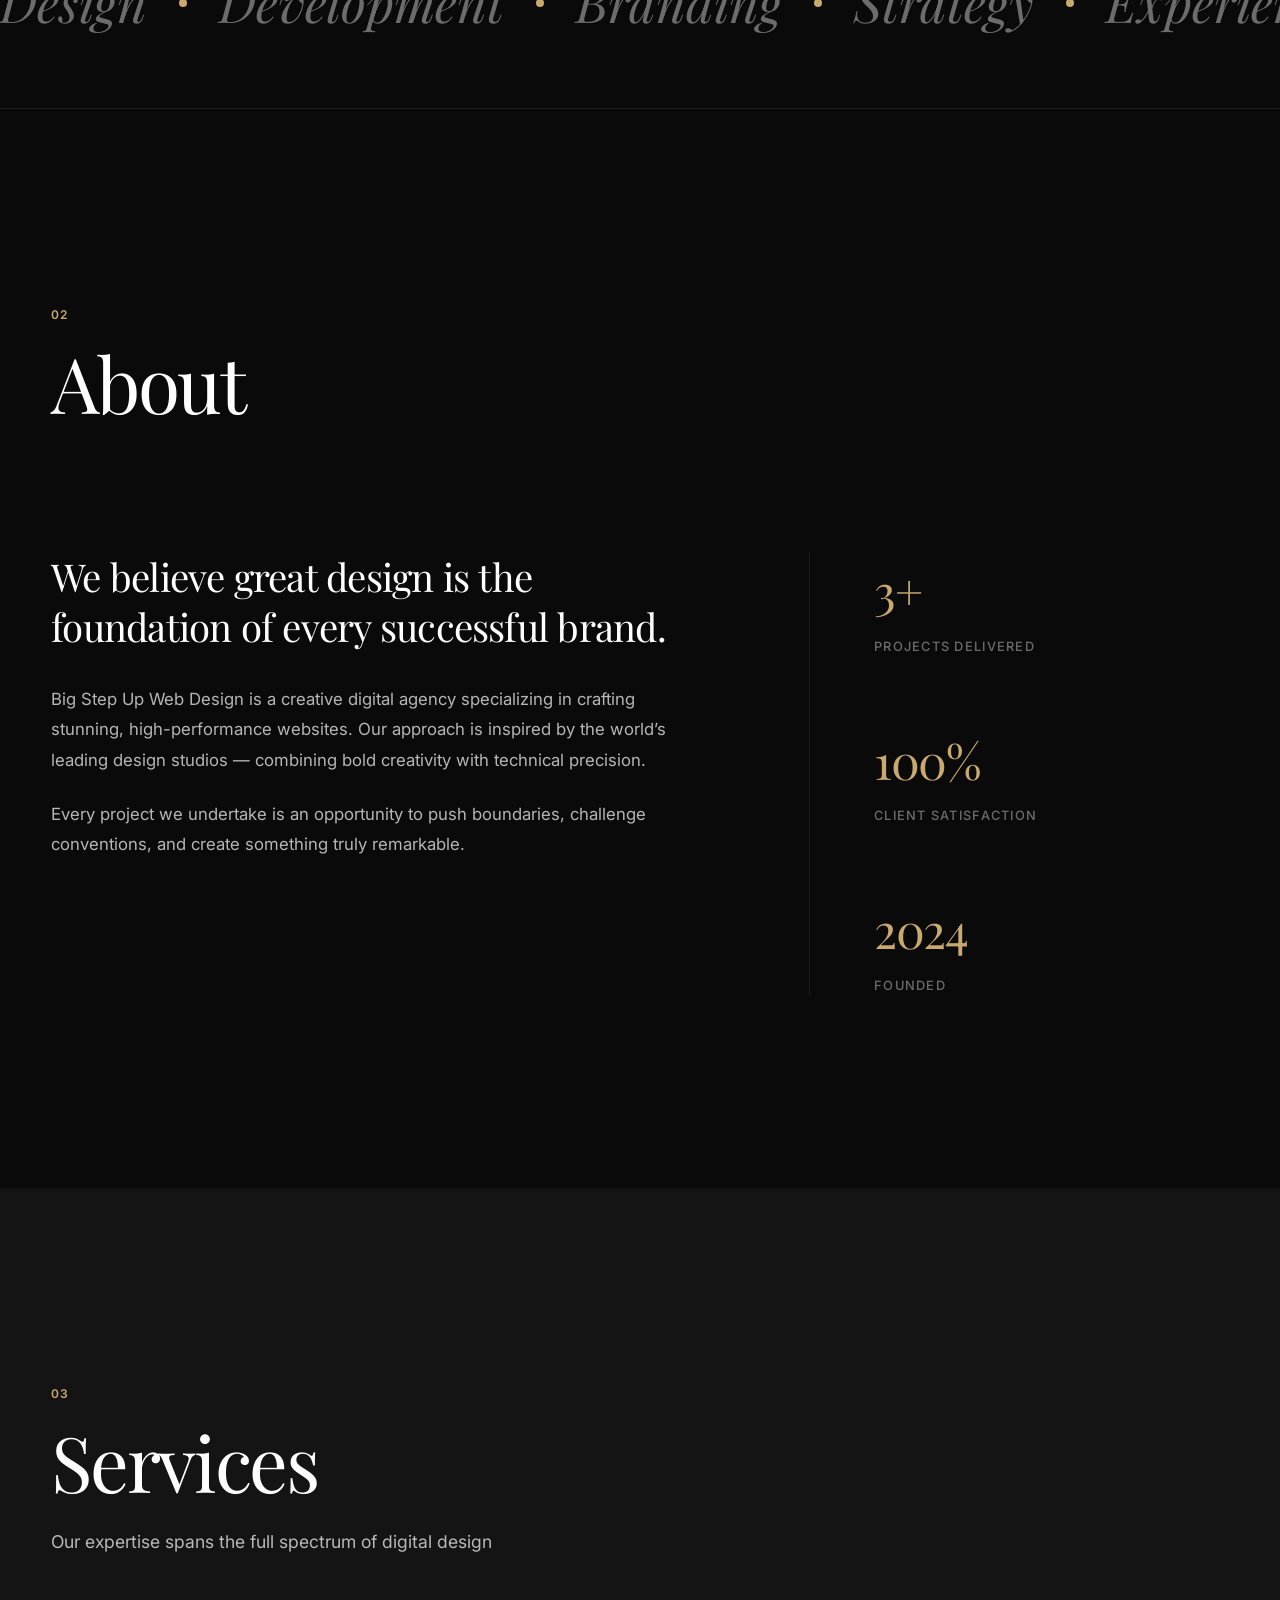
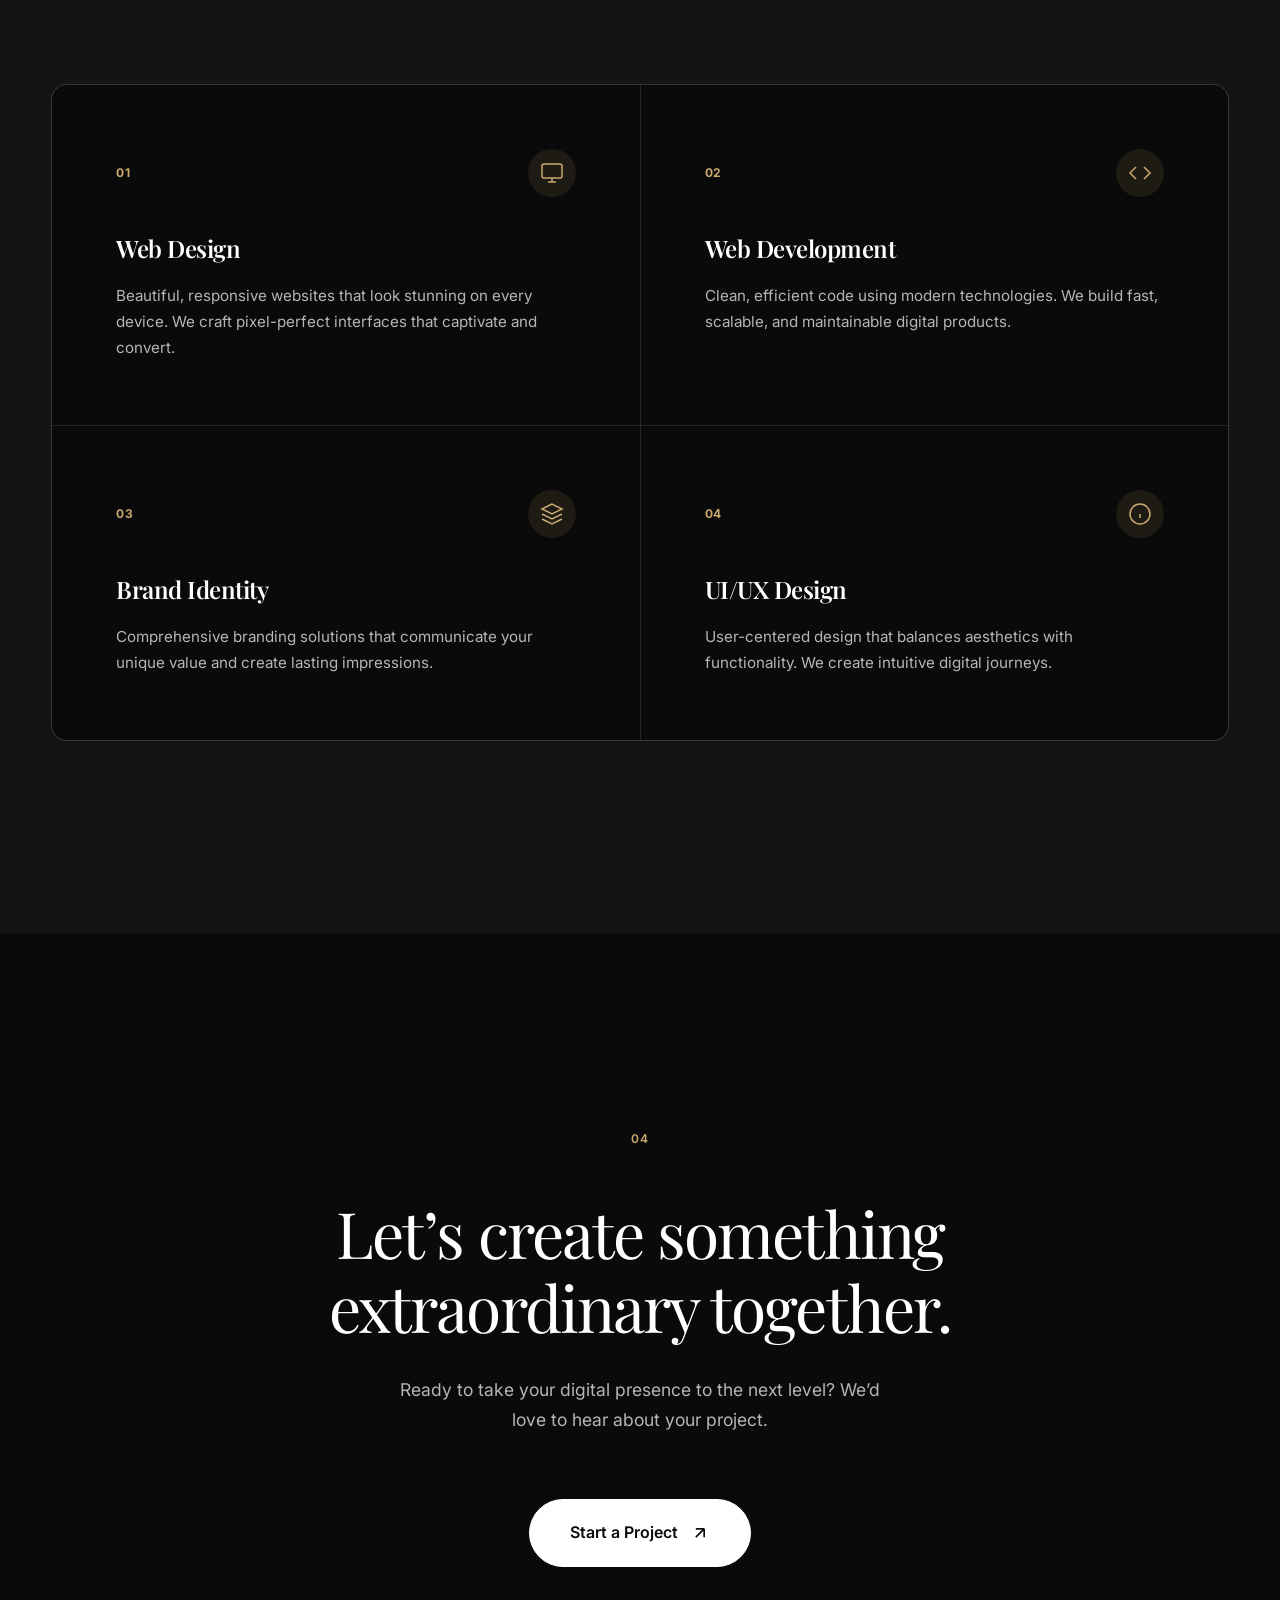
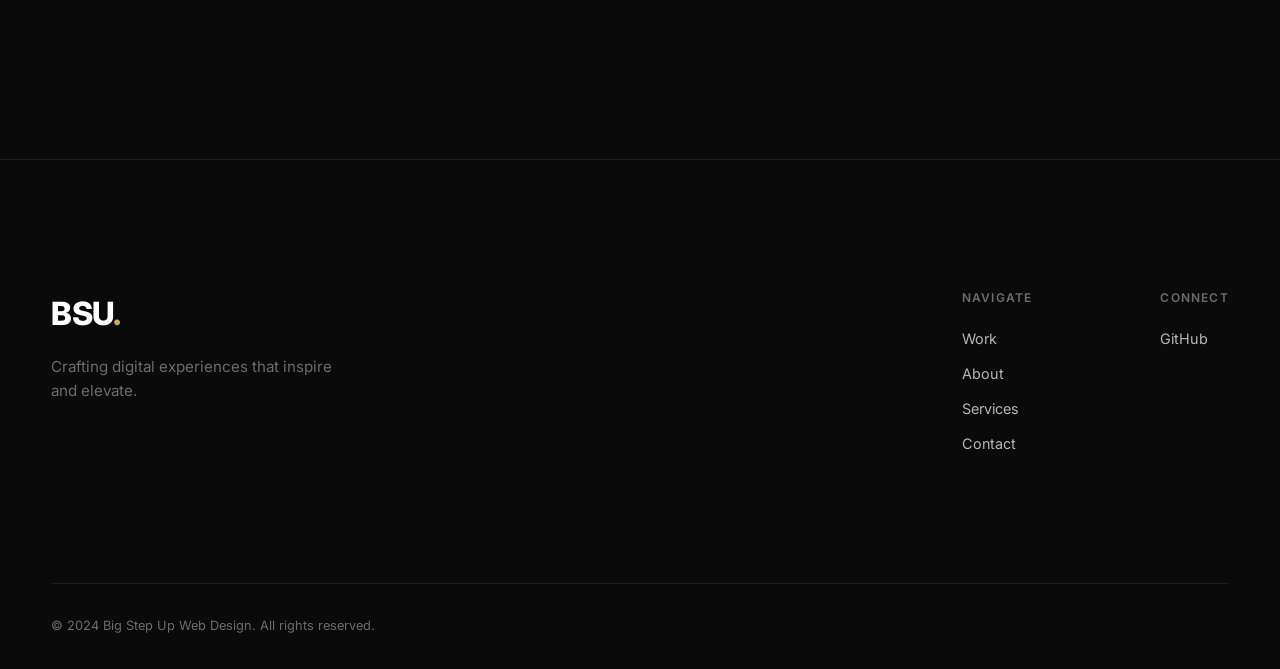
==== commit f19cf2eb: "Add dynamic background animations and micro-interactions to hero section" ====
--- a/index.html
+++ b/index.html
@@ -30,6 +30,12 @@
     </nav>
 
     <section class="hero">
+        <canvas id="hero-canvas" class="hero-canvas"></canvas>
+        <div class="hero-gradient-orbs">
+            <div class="gradient-orb orb-1"></div>
+            <div class="gradient-orb orb-2"></div>
+            <div class="gradient-orb orb-3"></div>
+        </div>
         <div class="hero-bg-text" aria-hidden="true">DESIGN</div>
         <div class="hero-content">
             <div class="hero-eyebrow">
--- a/styles.css
+++ b/styles.css
@@ -1020,3 +1020,51 @@
         padding: var(--space-md);
     }
 }
+
+/* Hero Background Animations */
+.hero-canvas { position: absolute; top: 0; left: 0; width: 100%; height: 100%; z-index: 0; pointer-events: none; opacity: 0.6; }
+.hero-gradient-orbs { position: absolute; top: 0; left: 0; width: 100%; height: 100%; z-index: 0; pointer-events: none; overflow: hidden; }
+.gradient-orb { position: absolute; border-radius: 50%; filter: blur(80px); opacity: 0.15; animation-timing-function: ease-in-out; animation-iteration-count: infinite; animation-direction: alternate; }
+.orb-1 { width: 600px; height: 600px; background: radial-gradient(circle, var(--color-accent-warm) 0%, transparent 70%); top: -10%; right: -5%; animation: floatOrb1 12s ease-in-out infinite alternate; }
+.orb-2 { width: 500px; height: 500px; background: radial-gradient(circle, var(--color-accent) 0%, transparent 70%); bottom: -15%; left: -10%; animation: floatOrb2 15s ease-in-out infinite alternate; }
+.orb-3 { width: 400px; height: 400px; background: radial-gradient(circle, rgba(200, 180, 255, 0.5) 0%, transparent 70%); top: 40%; left: 50%; transform: translateX(-50%); animation: floatOrb3 10s ease-in-out infinite alternate; }
+@keyframes floatOrb1 { 0% { transform: translate(0, 0) scale(1); opacity: 0.12; } 50% { transform: translate(-40px, 30px) scale(1.1); opacity: 0.18; } 100% { transform: translate(-80px, 60px) scale(1.05); opacity: 0.12; } }
+@keyframes floatOrb2 { 0% { transform: translate(0, 0) scale(1); opacity: 0.1; } 50% { transform: translate(50px, -40px) scale(1.15); opacity: 0.16; } 100% { transform: translate(30px, -70px) scale(1); opacity: 0.1; } }
+@keyframes floatOrb3 { 0% { transform: translateX(-50%) translate(0, 0) scale(0.8); opacity: 0.08; } 50% { transform: translateX(-50%) translate(20px, -30px) scale(1); opacity: 0.14; } 100% { transform: translateX(-50%) translate(-20px, 20px) scale(0.9); opacity: 0.08; } }
+
+/* Micro-interactions - Buttons */
+.btn-primary, .btn-secondary { position: relative; overflow: hidden; transition: transform 0.4s var(--transition-smooth), box-shadow 0.4s var(--transition-smooth), border-color 0.3s ease !important; }
+.btn-primary::after, .btn-secondary::after { content: ''; position: absolute; top: 50%; left: 50%; width: 0; height: 0; background: rgba(255, 255, 255, 0.1); border-radius: 50%; transform: translate(-50%, -50%); transition: width 0.6s ease, height 0.6s ease, opacity 0.6s ease; opacity: 0; pointer-events: none; }
+.btn-primary:hover::after, .btn-secondary:hover::after { width: 300px; height: 300px; opacity: 1; }
+.btn-primary:hover { transform: translateY(-2px) scale(1.02); box-shadow: 0 10px 40px rgba(201, 169, 110, 0.3); }
+.btn-secondary:hover { transform: translateY(-2px) scale(1.02); box-shadow: 0 10px 40px rgba(255, 255, 255, 0.1); }
+
+/* Micro-interactions - Cards */
+.project-card { transition: transform 0.5s var(--transition-smooth), box-shadow 0.5s var(--transition-smooth) !important; }
+.project-card:hover { transform: translateY(-8px) scale(1.01); box-shadow: 0 30px 60px rgba(0, 0, 0, 0.4), 0 0 40px rgba(201, 169, 110, 0.05); }
+.project-card::before { content: ''; position: absolute; top: 0; left: 0; right: 0; bottom: 0; border-radius: inherit; background: linear-gradient(135deg, rgba(201, 169, 110, 0.05) 0%, transparent 50%); opacity: 0; transition: opacity 0.5s ease; pointer-events: none; z-index: 1; }
+.project-card:hover::before { opacity: 1; }
+
+/* Micro-interactions - Nav Links */
+.nav-links a { position: relative; transition: color 0.3s ease, transform 0.3s ease !important; }
+.nav-links a::after { content: ''; position: absolute; bottom: -4px; left: 0; width: 0; height: 1px; background: var(--color-accent-warm); transition: width 0.4s var(--transition-smooth); }
+.nav-links a:hover::after { width: 100%; }
+.nav-links a:hover { transform: translateY(-1px); }
+.nav-cta { position: relative; overflow: hidden; }
+.nav-cta::before { content: ''; position: absolute; top: 0; left: -100%; width: 100%; height: 100%; background: linear-gradient(90deg, transparent, rgba(255, 255, 255, 0.1), transparent); transition: left 0.6s ease; }
+.nav-cta:hover::before { left: 100%; }
+
+/* Service items hover */
+.service-item, .stat-item { transition: transform 0.4s var(--transition-smooth), background-color 0.4s ease !important; }
+.service-item:hover, .stat-item:hover { transform: translateY(-4px); background-color: rgba(255, 255, 255, 0.03); }
+
+/* Hero z-index layering */
+.hero { position: relative; }
+.hero-bg-text { z-index: 1; }
+.hero-content { position: relative; z-index: 2; }
+.hero-scroll-indicator { position: relative; z-index: 2; animation: subtlePulse 3s ease-in-out infinite; }
+@keyframes subtlePulse { 0%, 100% { opacity: 0.7; transform: translateY(0); } 50% { opacity: 1; transform: translateY(5px); } }
+
+/* Responsive */
+@media (max-width: 768px) { .gradient-orb { filter: blur(60px); opacity: 0.1; } .orb-1 { width: 300px; height: 300px; } .orb-2 { width: 250px; height: 250px; } .orb-3 { width: 200px; height: 200px; } .hero-canvas { opacity: 0.4; } }
+@media (prefers-reduced-motion: reduce) { .gradient-orb, .hero-scroll-indicator { animation: none; } .hero-canvas { display: none; } }
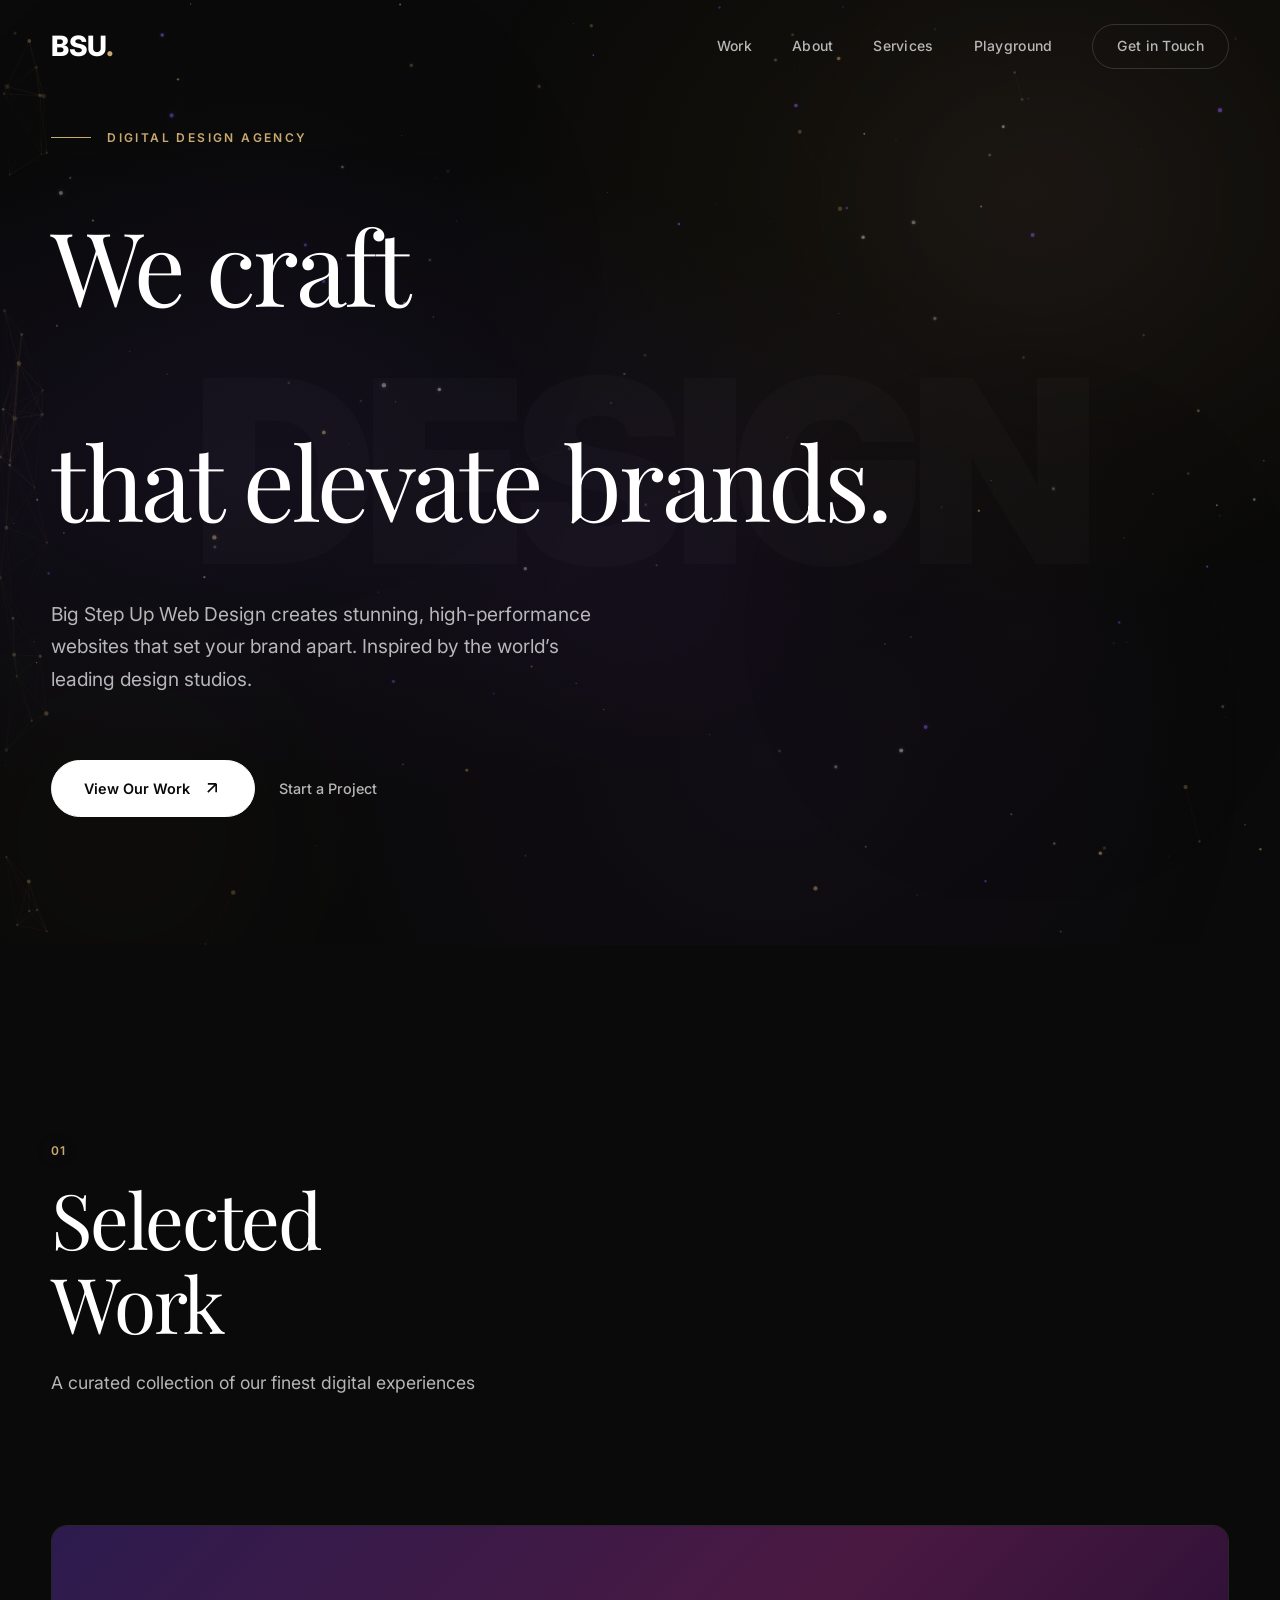
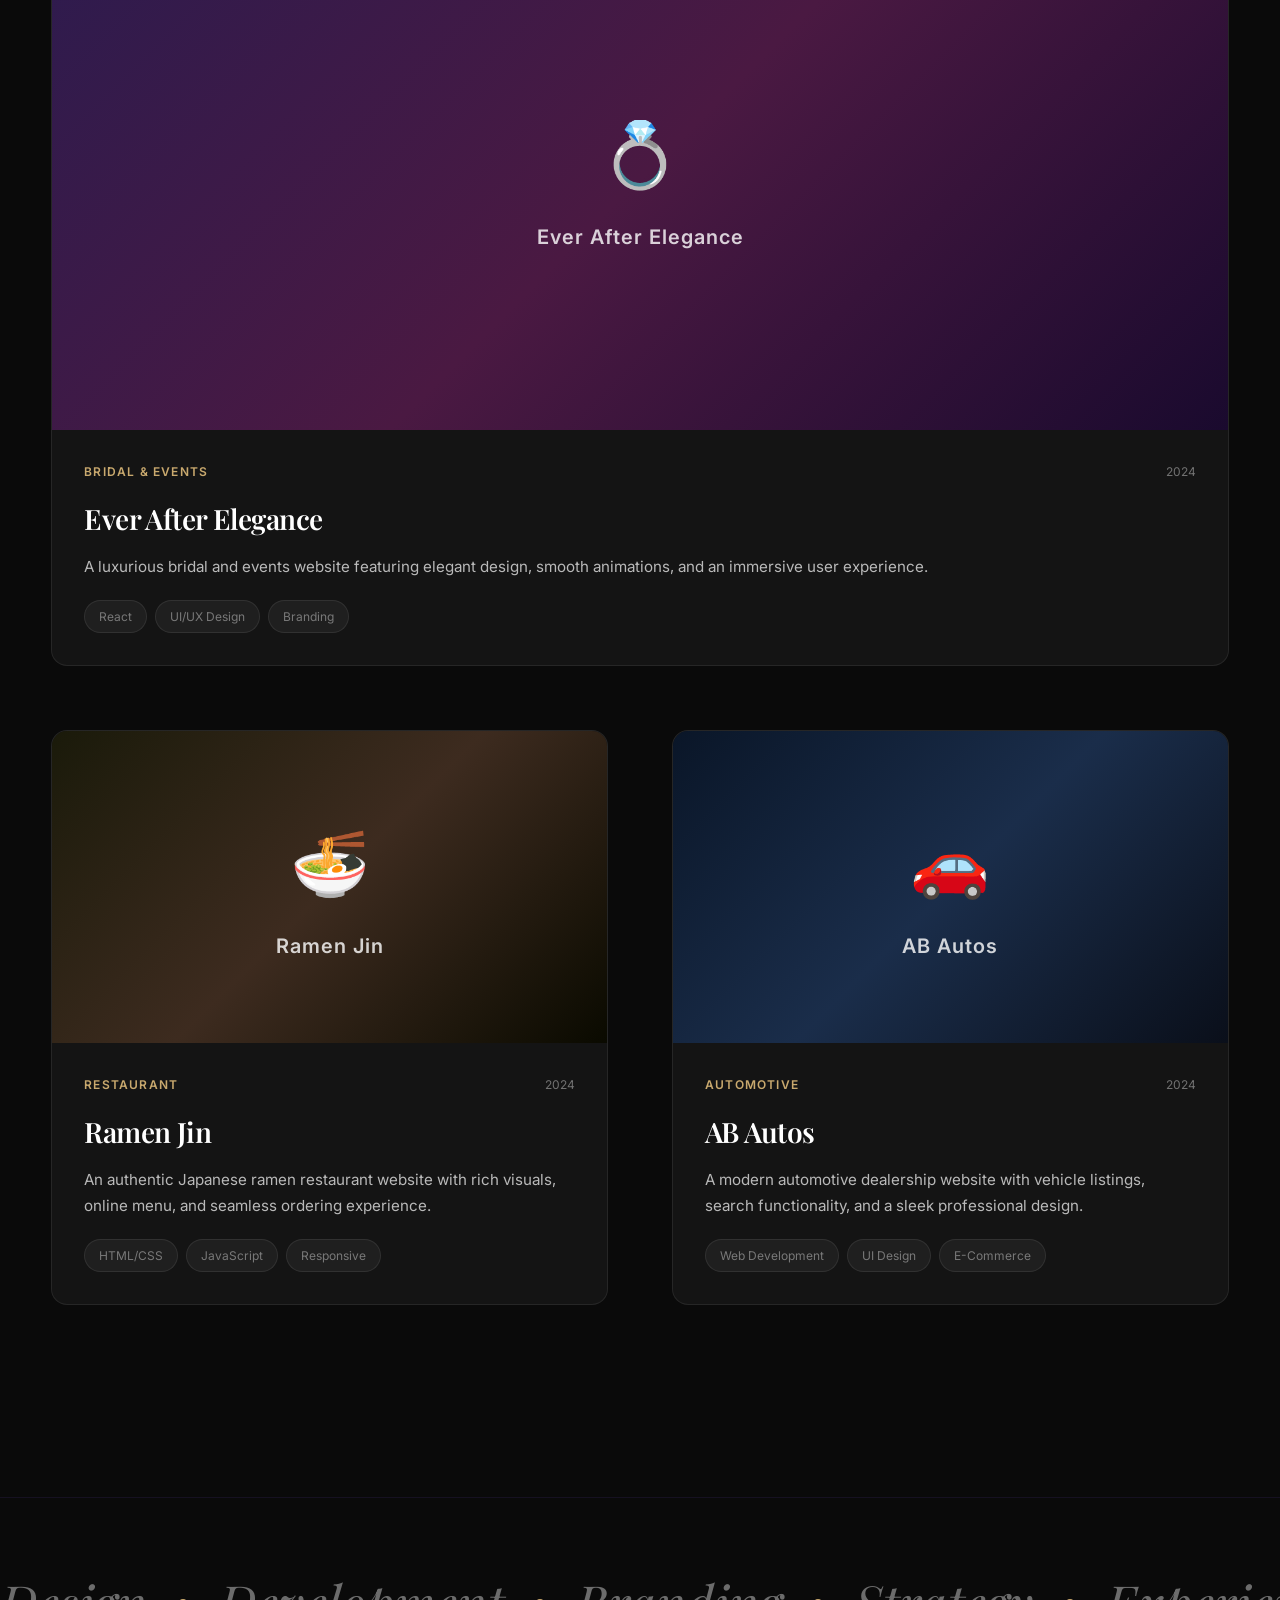
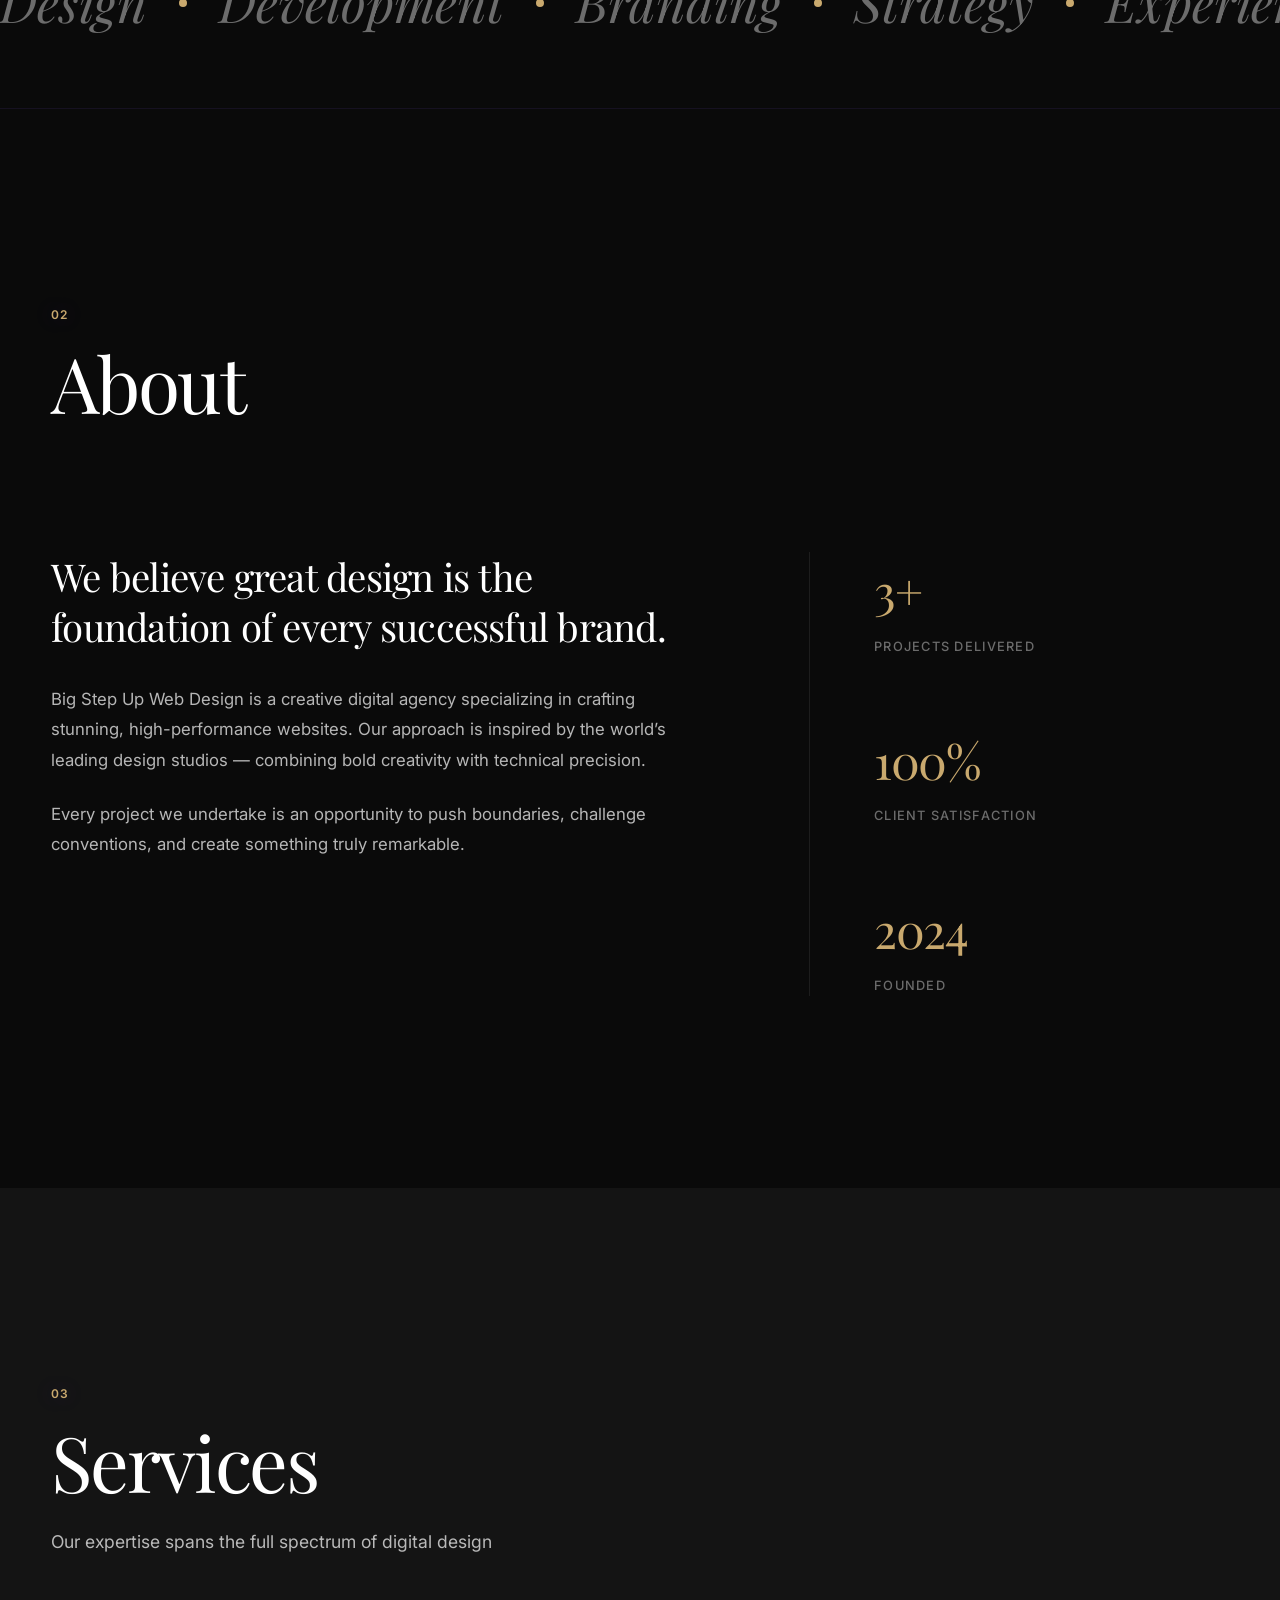
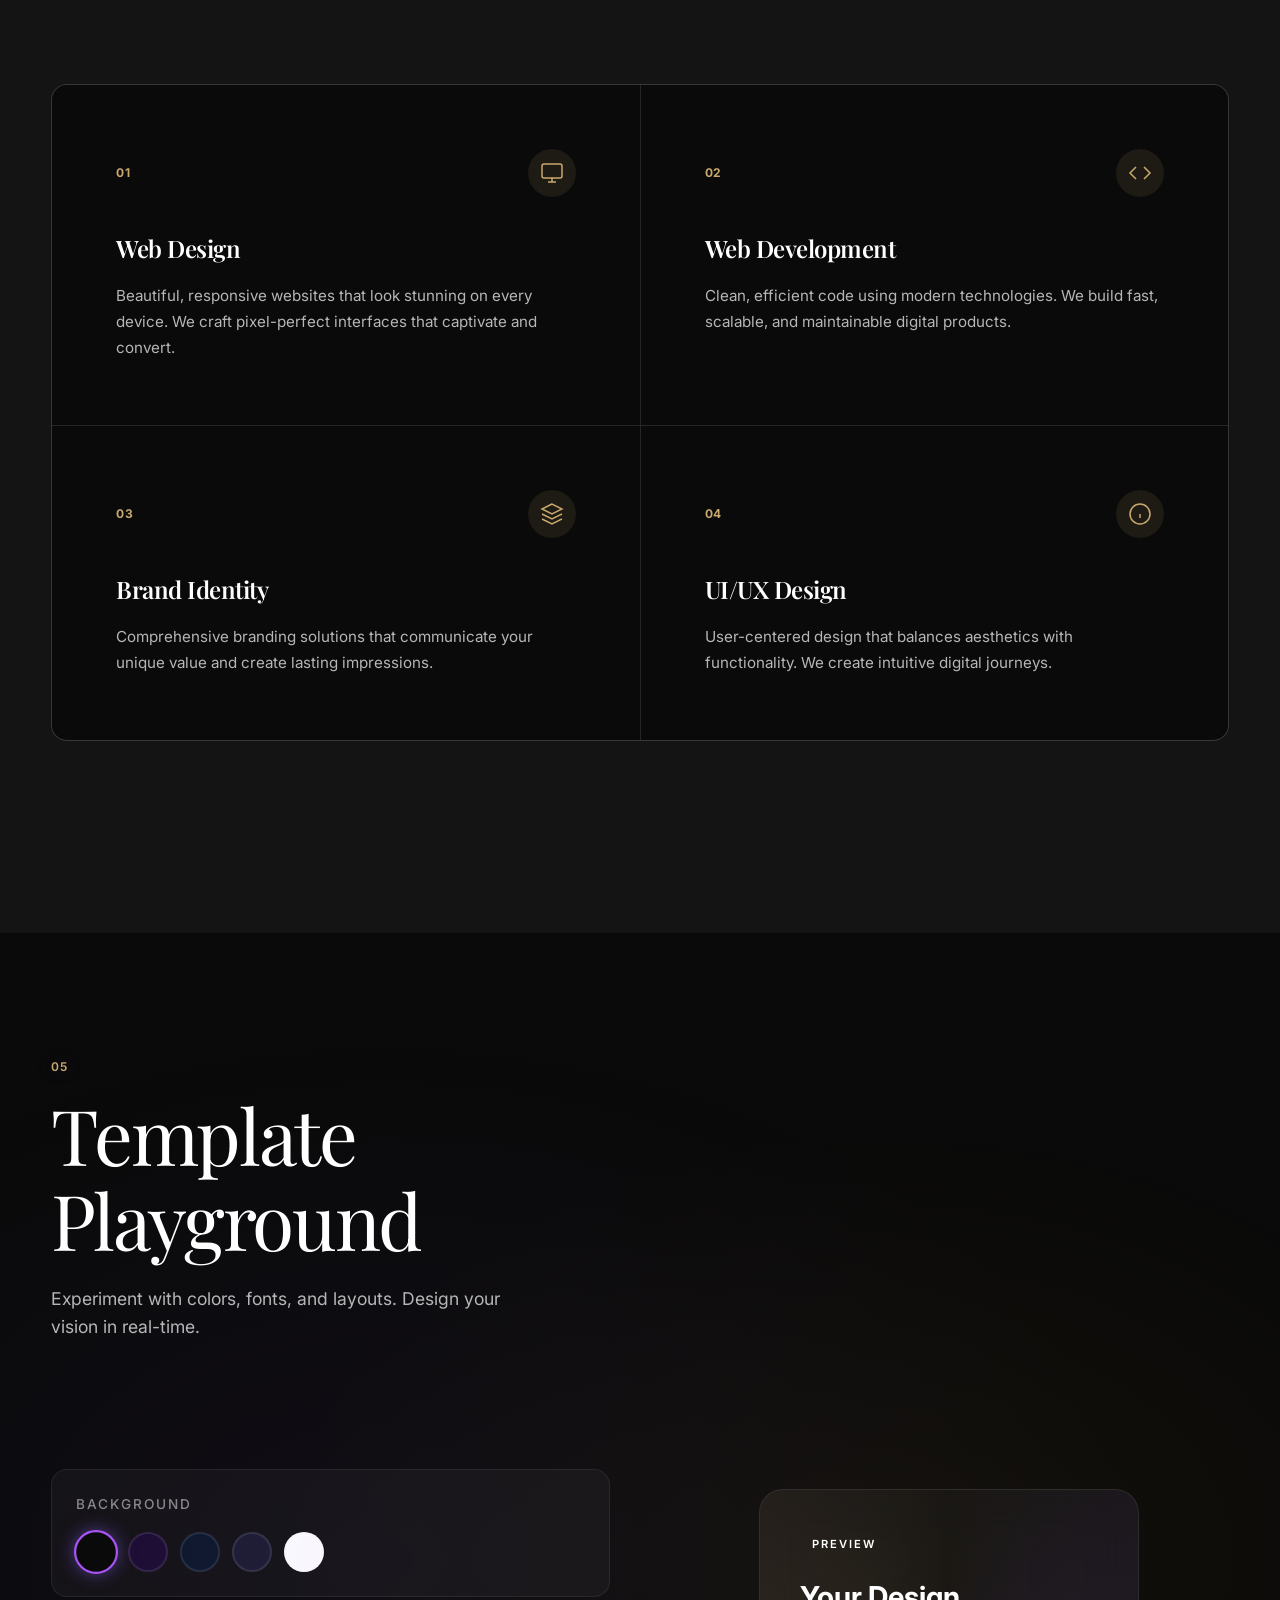
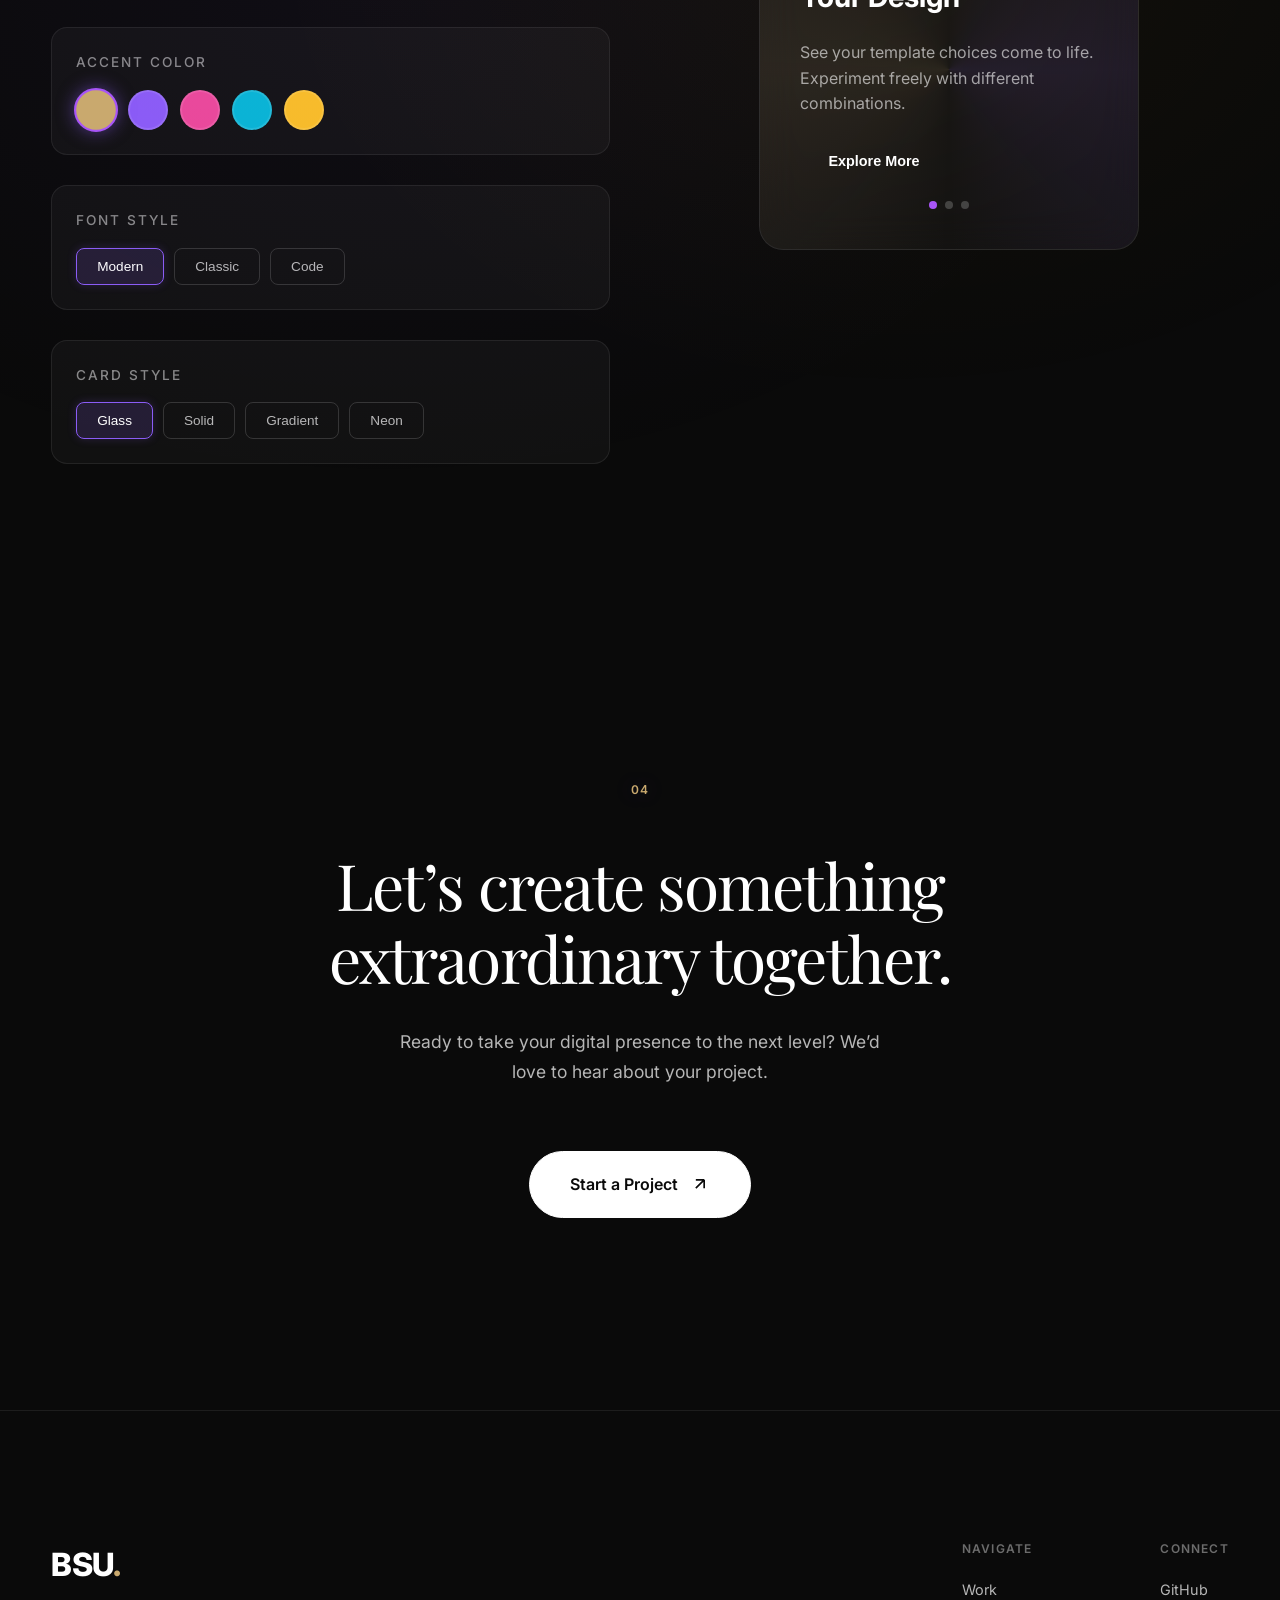
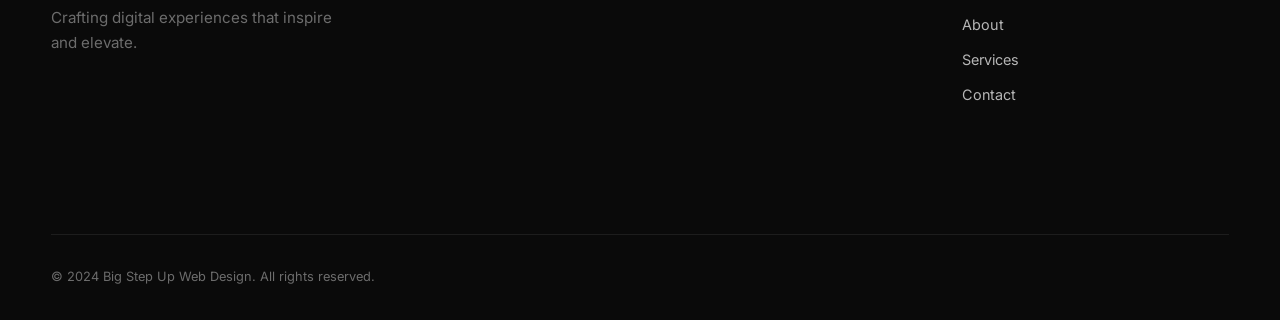
==== commit 978be24f: "Add galaxy particles, purple/gold palette, floating effects, template playground" ====
--- a/index.html
+++ b/index.html
@@ -10,6 +10,8 @@
     <link href="https://fonts.googleapis.com/css2?family=Inter:wght@300;400;500;600;700;800;900&family=Playfair+Display:ital,wght@0,400;0,700;0,900;1,400;1,700;1,900&display=swap" rel="stylesheet">
 </head>
 <body>
+    <canvas id="galaxy-canvas" class="galaxy-canvas"></canvas>
+    <div class="floating-particles" id="floating-particles"></div>
     <div class="cursor-dot"></div>
     <div class="cursor-outline"></div>
     
@@ -24,6 +26,7 @@
                 <a href="#work">Work</a>
                 <a href="#about">About</a>
                 <a href="#services">Services</a>
+                <a href="#playground">Playground</a>
                 <a href="#contact" class="nav-cta">Get in Touch</a>
             </div>
         </div>
@@ -36,6 +39,7 @@
             <div class="gradient-orb orb-2"></div>
             <div class="gradient-orb orb-3"></div>
         </div>
+        <div class="aurora-overlay"></div>
         <div class="hero-bg-text" aria-hidden="true">DESIGN</div>
         <div class="hero-content">
             <div class="hero-eyebrow">
@@ -269,6 +273,77 @@
         </div>
     </section>
 
+
+    <!-- Template Playground Section -->
+    <section id="playground" class="playground-section">
+        <div class="section-container">
+            <div class="section-header">
+                <span class="section-number">05</span>
+                <h2 class="section-title">Template<br>Playground</h2>
+                <p class="section-subtitle">Experiment with colors, fonts, and layouts. Design your vision in real-time.</p>
+            </div>
+            <div class="playground-content">
+                <div class="playground-controls">
+                    <div class="control-group">
+                        <label class="control-label">Background</label>
+                        <div class="color-swatches" data-target="bg">
+                            <button class="swatch active" data-color="#0a0a0a" style="background:#0a0a0a"></button>
+                            <button class="swatch" data-color="#1a0a2e" style="background:#1a0a2e"></button>
+                            <button class="swatch" data-color="#0a1628" style="background:#0a1628"></button>
+                            <button class="swatch" data-color="#1a1a2e" style="background:#1a1a2e"></button>
+                            <button class="swatch" data-color="#ffffff" style="background:#ffffff"></button>
+                        </div>
+                    </div>
+                    <div class="control-group">
+                        <label class="control-label">Accent Color</label>
+                        <div class="color-swatches" data-target="accent">
+                            <button class="swatch active" data-color="#c9a96e" style="background:#c9a96e"></button>
+                            <button class="swatch" data-color="#8b5cf6" style="background:#8b5cf6"></button>
+                            <button class="swatch" data-color="#ec4899" style="background:#ec4899"></button>
+                            <button class="swatch" data-color="#06b6d4" style="background:#06b6d4"></button>
+                            <button class="swatch" data-color="#fbbf24" style="background:#fbbf24"></button>
+                        </div>
+                    </div>
+                    <div class="control-group">
+                        <label class="control-label">Font Style</label>
+                        <div class="font-options">
+                            <button class="font-btn active" data-font="'Inter', sans-serif">Modern</button>
+                            <button class="font-btn" data-font="'Playfair Display', serif">Classic</button>
+                            <button class="font-btn" data-font="'Courier New', monospace">Code</button>
+                        </div>
+                    </div>
+                    <div class="control-group">
+                        <label class="control-label">Card Style</label>
+                        <div class="style-options">
+                            <button class="style-btn active" data-style="glass">Glass</button>
+                            <button class="style-btn" data-style="solid">Solid</button>
+                            <button class="style-btn" data-style="gradient">Gradient</button>
+                            <button class="style-btn" data-style="neon">Neon</button>
+                        </div>
+                    </div>
+                </div>
+                <div class="playground-preview">
+                    <div class="preview-card" id="preview-card">
+                        <div class="preview-card-glow"></div>
+                        <div class="preview-header">
+                            <span class="preview-badge">Preview</span>
+                            <h3 class="preview-title">Your Design</h3>
+                        </div>
+                        <p class="preview-text">See your template choices come to life. Experiment freely with different combinations.</p>
+                        <div class="preview-cta">
+                            <button class="preview-btn">Explore More</button>
+                        </div>
+                        <div class="preview-dots">
+                            <span class="dot"></span>
+                            <span class="dot"></span>
+                            <span class="dot"></span>
+                        </div>
+                    </div>
+                </div>
+            </div>
+        </div>
+    </section>
+
     <section id="contact" class="contact-section">
         <div class="section-container">
             <div class="contact-content fade-in">
--- a/styles.css
+++ b/styles.css
@@ -1068,3 +1068,70 @@
 /* Responsive */
 @media (max-width: 768px) { .gradient-orb { filter: blur(60px); opacity: 0.1; } .orb-1 { width: 300px; height: 300px; } .orb-2 { width: 250px; height: 250px; } .orb-3 { width: 200px; height: 200px; } .hero-canvas { opacity: 0.4; } }
 @media (prefers-reduced-motion: reduce) { .gradient-orb, .hero-scroll-indicator { animation: none; } .hero-canvas { display: none; } }
+
+
+
+/* ENHANCED VISUAL EFFECTS */
+:root {
+    --color-purple: #8b5cf6;
+    --color-purple-light: #a855f7;
+    --color-purple-dark: #6d28d9;
+    --color-gold: #fbbf24;
+    --color-electric-purple: #bf5af2;
+    --color-nebula: #4c1d95;
+}
+.galaxy-canvas { position: fixed; top: 0; left: 0; width: 100%; height: 100%; z-index: -2; pointer-events: none; }
+.floating-particles { position: fixed; top: 0; left: 0; width: 100%; height: 100%; z-index: 0; pointer-events: none; overflow: hidden; }
+.floating-particle { position: absolute; border-radius: 50%; pointer-events: none; animation: floatParticle linear infinite; opacity: 0; }
+@keyframes floatParticle { 0% { transform: translateY(100vh) rotate(0deg); opacity: 0; } 10% { opacity: 1; } 90% { opacity: 1; } 100% { transform: translateY(-100px) rotate(720deg); opacity: 0; } }
+.aurora-overlay { position: absolute; top: 0; left: 0; width: 100%; height: 100%; z-index: 0; pointer-events: none; background: radial-gradient(ellipse at 20% 50%, rgba(139,92,246,0.08) 0%, transparent 50%), radial-gradient(ellipse at 80% 20%, rgba(251,191,36,0.06) 0%, transparent 40%), radial-gradient(ellipse at 60% 80%, rgba(168,85,247,0.05) 0%, transparent 45%); animation: auroraShift 15s ease-in-out infinite alternate; }
+@keyframes auroraShift { 0% { opacity: 0.6; transform: scale(1); } 50% { opacity: 0.8; } 100% { opacity: 0.7; transform: scale(1.05) rotate(1deg); } }
+.gradient-orb.orb-1 { background: radial-gradient(circle, rgba(139,92,246,0.3) 0%, transparent 70%) !important; }
+.gradient-orb.orb-2 { background: radial-gradient(circle, rgba(201,169,110,0.25) 0%, transparent 70%) !important; }
+.gradient-orb.orb-3 { background: radial-gradient(circle, rgba(168,85,247,0.2) 0%, transparent 70%) !important; }
+.title-italic { background: linear-gradient(135deg, var(--color-gold-warm), var(--color-purple-light), var(--color-gold)); background-size: 200% auto; -webkit-background-clip: text; -webkit-text-fill-color: transparent; background-clip: text; animation: textShimmer 4s ease-in-out infinite; }
+@keyframes textShimmer { 0% { background-position: 0% center; } 50% { background-position: 100% center; } 100% { background-position: 0% center; } }
+.section-number { text-shadow: 0 0 20px rgba(139,92,246,0.3); }
+.btn-primary:hover { box-shadow: 0 0 30px rgba(139,92,246,0.3), 0 0 60px rgba(201,169,110,0.2) !important; }
+.btn-secondary:hover { border-color: var(--color-purple-light) !important; color: var(--color-purple-light) !important; box-shadow: 0 0 20px rgba(139,92,246,0.2); }
+.nav-cta:hover { background: linear-gradient(135deg, var(--color-gold-warm), var(--color-purple)) !important; box-shadow: 0 4px 20px rgba(139,92,246,0.3); }
+.service-item:hover { border-color: rgba(139,92,246,0.3) !important; box-shadow: 0 10px 40px rgba(139,92,246,0.1), 0 0 80px rgba(201,169,110,0.05); }
+.project-card:hover { box-shadow: 0 20px 60px rgba(139,92,246,0.15), 0 0 100px rgba(201,169,110,0.08) !important; }
+.marquee-section { border-top: 1px solid rgba(139,92,246,0.1) !important; border-bottom: 1px solid rgba(139,92,246,0.1) !important; }
+
+
+.playground-section { padding: 120px 0; position: relative; overflow: hidden; }
+.playground-section::before { content: ""; position: absolute; top: 0; left: 0; width: 100%; height: 100%; background: radial-gradient(ellipse at 30% 50%, rgba(139,92,246,0.05) 0%, transparent 60%), radial-gradient(ellipse at 70% 50%, rgba(251,191,36,0.04) 0%, transparent 50%); pointer-events: none; }
+.playground-content { display: grid; grid-template-columns: 1fr 1fr; gap: 60px; margin-top: 60px; align-items: start; }
+.playground-controls { display: flex; flex-direction: column; gap: 30px; }
+.control-group { background: rgba(255,255,255,0.03); border: 1px solid rgba(255,255,255,0.08); border-radius: 16px; padding: 24px; transition: all 0.3s ease; }
+.control-group:hover { border-color: rgba(139,92,246,0.3); background: rgba(139,92,246,0.03); }
+.control-label { display: block; font-size: 0.85rem; text-transform: uppercase; letter-spacing: 2px; color: rgba(255,255,255,0.5); margin-bottom: 16px; font-weight: 500; }
+.color-swatches { display: flex; gap: 12px; flex-wrap: wrap; }
+.swatch { width: 40px; height: 40px; border-radius: 50%; border: 2px solid rgba(255,255,255,0.1); cursor: pointer; transition: all 0.3s ease; }
+.swatch:hover { transform: scale(1.2); border-color: rgba(255,255,255,0.5); }
+.swatch.active { border-color: var(--color-purple-light); box-shadow: 0 0 15px rgba(139,92,246,0.5); transform: scale(1.1); }
+.font-options, .style-options { display: flex; gap: 10px; flex-wrap: wrap; }
+.font-btn, .style-btn { padding: 10px 20px; border: 1px solid rgba(255,255,255,0.15); border-radius: 8px; background: transparent; color: rgba(255,255,255,0.7); cursor: pointer; font-size: 0.85rem; transition: all 0.3s ease; }
+.font-btn:hover, .style-btn:hover { border-color: var(--color-purple-light); color: white; background: rgba(139,92,246,0.1); }
+.font-btn.active, .style-btn.active { border-color: var(--color-purple); background: rgba(139,92,246,0.15); color: white; box-shadow: 0 0 10px rgba(139,92,246,0.2); }
+.playground-preview { position: sticky; top: 120px; display: flex; justify-content: center; align-items: center; min-height: 400px; }
+.preview-card { position: relative; width: 100%; max-width: 380px; padding: 40px; border-radius: 24px; background: rgba(255,255,255,0.03); border: 1px solid rgba(255,255,255,0.1); backdrop-filter: blur(20px); transition: all 0.5s cubic-bezier(0.4,0,0.2,1); overflow: hidden; }
+.preview-card-glow { position: absolute; top: -50%; left: -50%; width: 200%; height: 200%; background: conic-gradient(from 0deg, transparent, rgba(139,92,246,0.1), transparent, rgba(201,169,110,0.1), transparent); animation: glowRotate 8s linear infinite; pointer-events: none; }
+@keyframes glowRotate { from { transform: rotate(0deg); } to { transform: rotate(360deg); } }
+.preview-header { position: relative; z-index: 1; margin-bottom: 20px; }
+.preview-badge { display: inline-block; padding: 4px 12px; border-radius: 20px; font-size: 0.7rem; text-transform: uppercase; letter-spacing: 2px; background: linear-gradient(135deg, var(--color-purple), var(--color-gold-warm)); color: white; margin-bottom: 16px; font-weight: 600; }
+.preview-title { font-size: 1.8rem; font-weight: 700; color: white; transition: all 0.3s ease; }
+.preview-text { position: relative; z-index: 1; color: rgba(255,255,255,0.6); line-height: 1.6; margin-bottom: 24px; transition: all 0.3s ease; }
+.preview-cta { position: relative; z-index: 1; margin-bottom: 20px; }
+.preview-btn { padding: 12px 28px; border: none; border-radius: 8px; background: linear-gradient(135deg, var(--color-purple), var(--color-gold-warm)); color: white; font-weight: 600; cursor: pointer; transition: all 0.3s ease; font-size: 0.9rem; }
+.preview-btn:hover { transform: translateY(-2px); box-shadow: 0 8px 25px rgba(139,92,246,0.4); }
+.preview-dots { position: relative; z-index: 1; display: flex; gap: 8px; justify-content: center; }
+.preview-dots .dot { width: 8px; height: 8px; border-radius: 50%; background: rgba(255,255,255,0.2); transition: all 0.3s ease; }
+.preview-dots .dot:first-child { background: var(--color-purple-light); }
+.preview-card.style-glass { background: rgba(255,255,255,0.03); backdrop-filter: blur(20px); border: 1px solid rgba(255,255,255,0.1); }
+.preview-card.style-solid { background: #1a1a2e; backdrop-filter: none; border: 1px solid rgba(255,255,255,0.05); }
+.preview-card.style-gradient { background: linear-gradient(135deg, rgba(139,92,246,0.15), rgba(201,169,110,0.1)); border: 1px solid rgba(139,92,246,0.2); }
+.preview-card.style-neon { background: rgba(0,0,0,0.8); border: 1px solid var(--color-purple); box-shadow: 0 0 30px rgba(139,92,246,0.3), inset 0 0 30px rgba(139,92,246,0.05); }
+@media (max-width: 768px) { .playground-content { grid-template-columns: 1fr; gap: 40px; } .playground-preview { position: relative; top: 0; } .floating-particle { display: none; } }
+@media (prefers-reduced-motion: reduce) { .aurora-overlay, .floating-particle, .preview-card-glow { animation: none !important; } .title-italic { animation: none !important; -webkit-text-fill-color: var(--color-gold-warm); } }
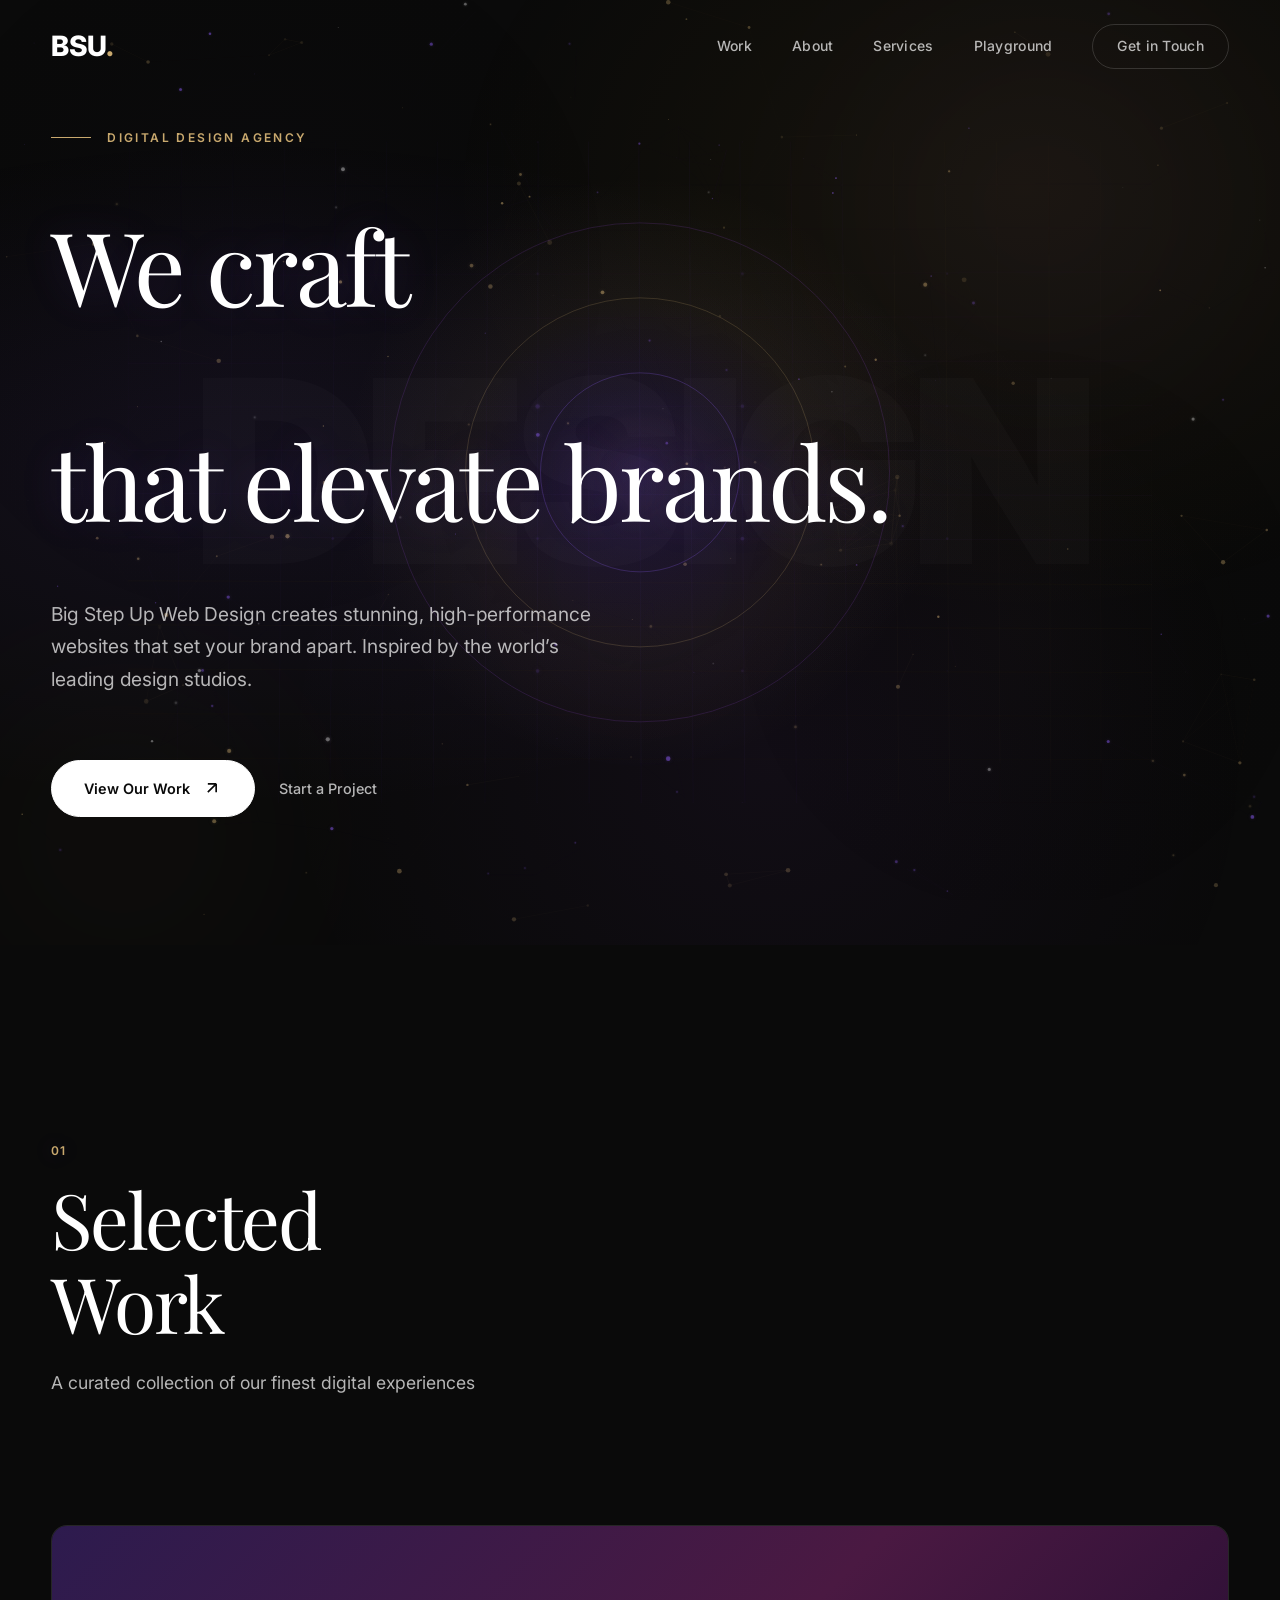
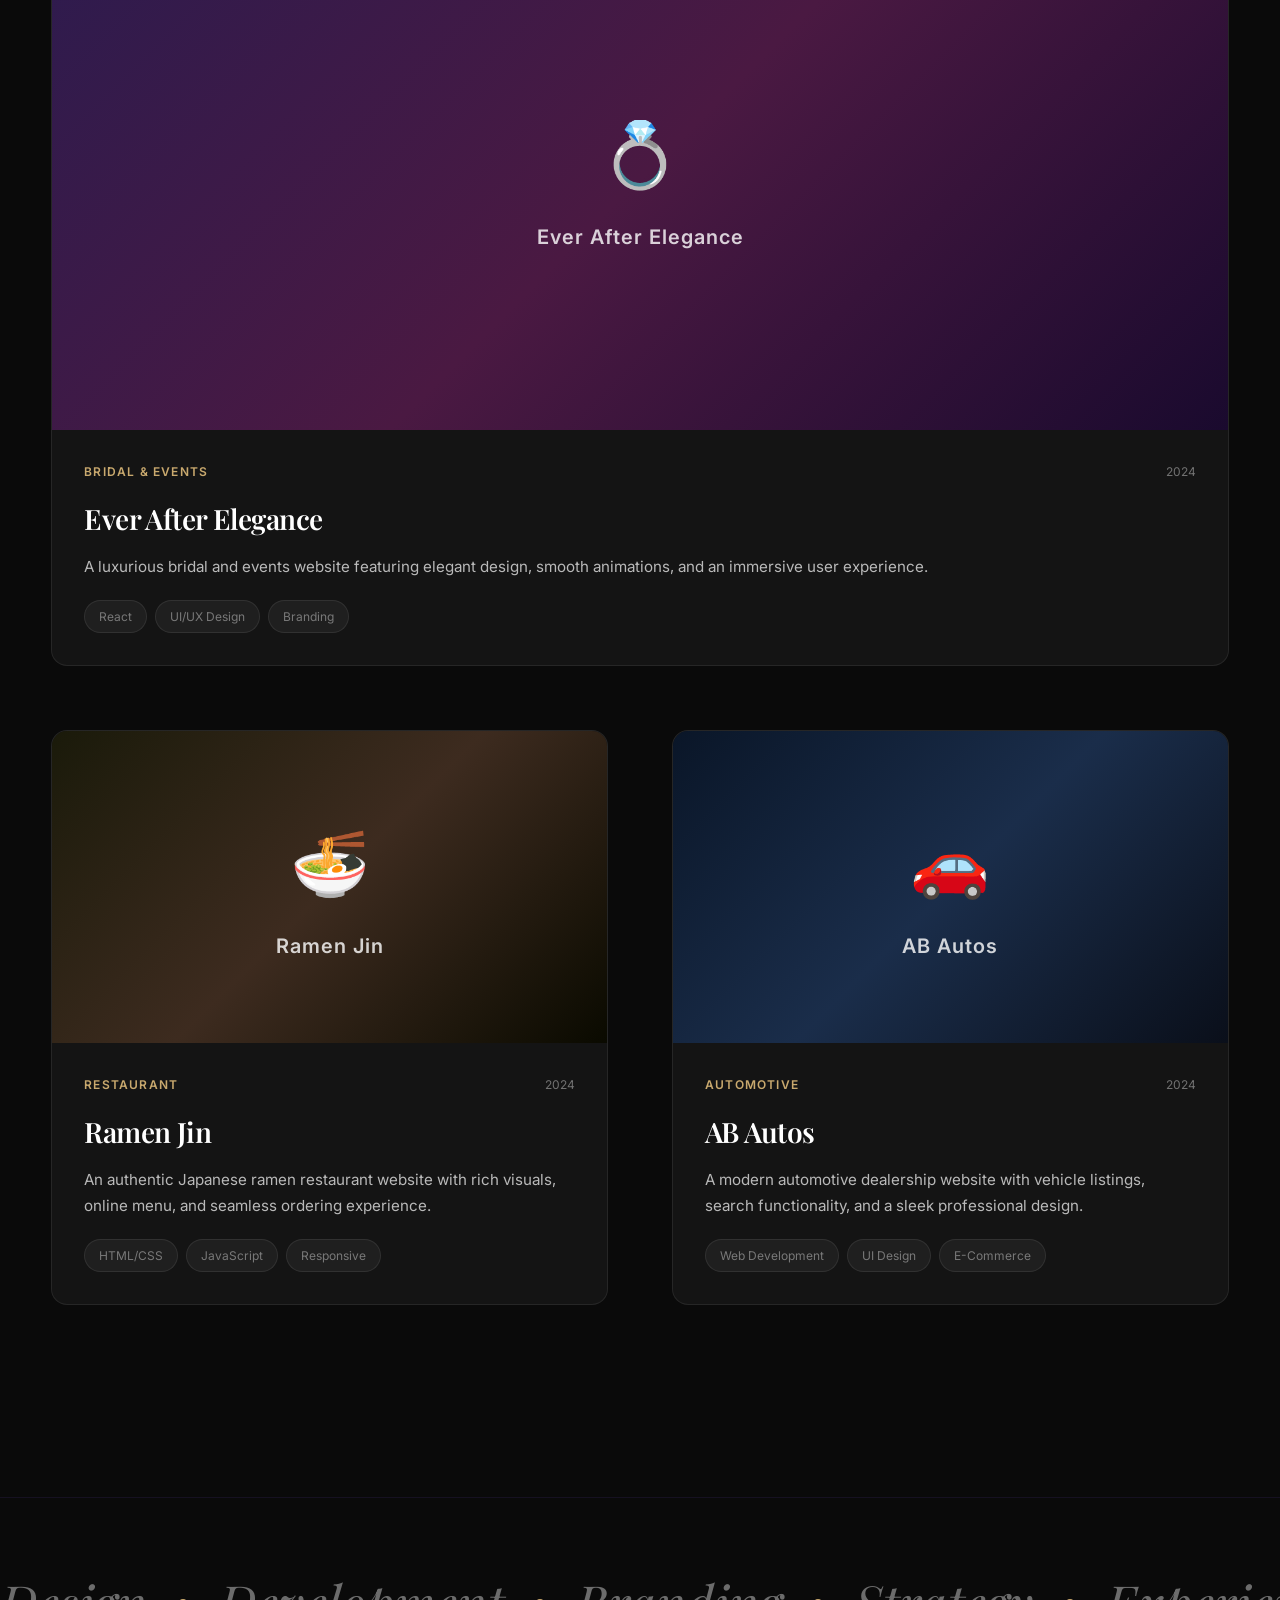
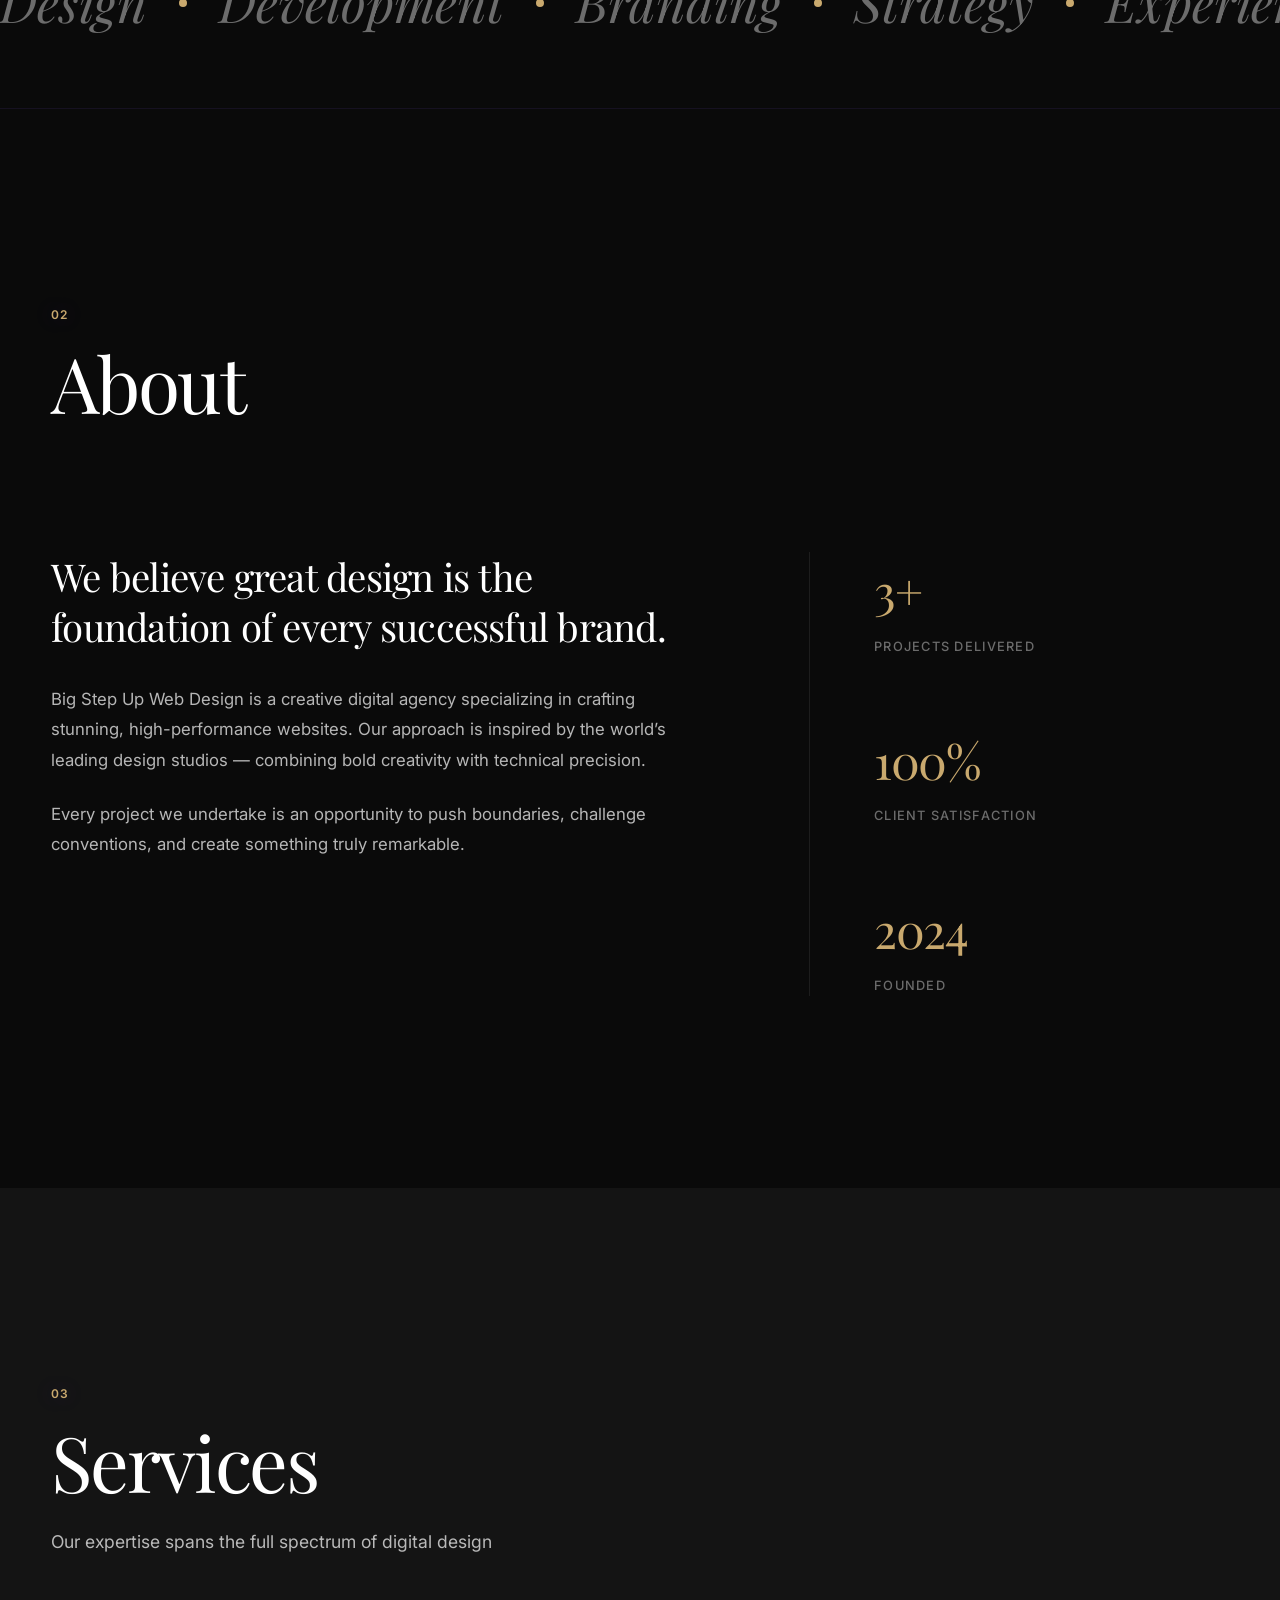
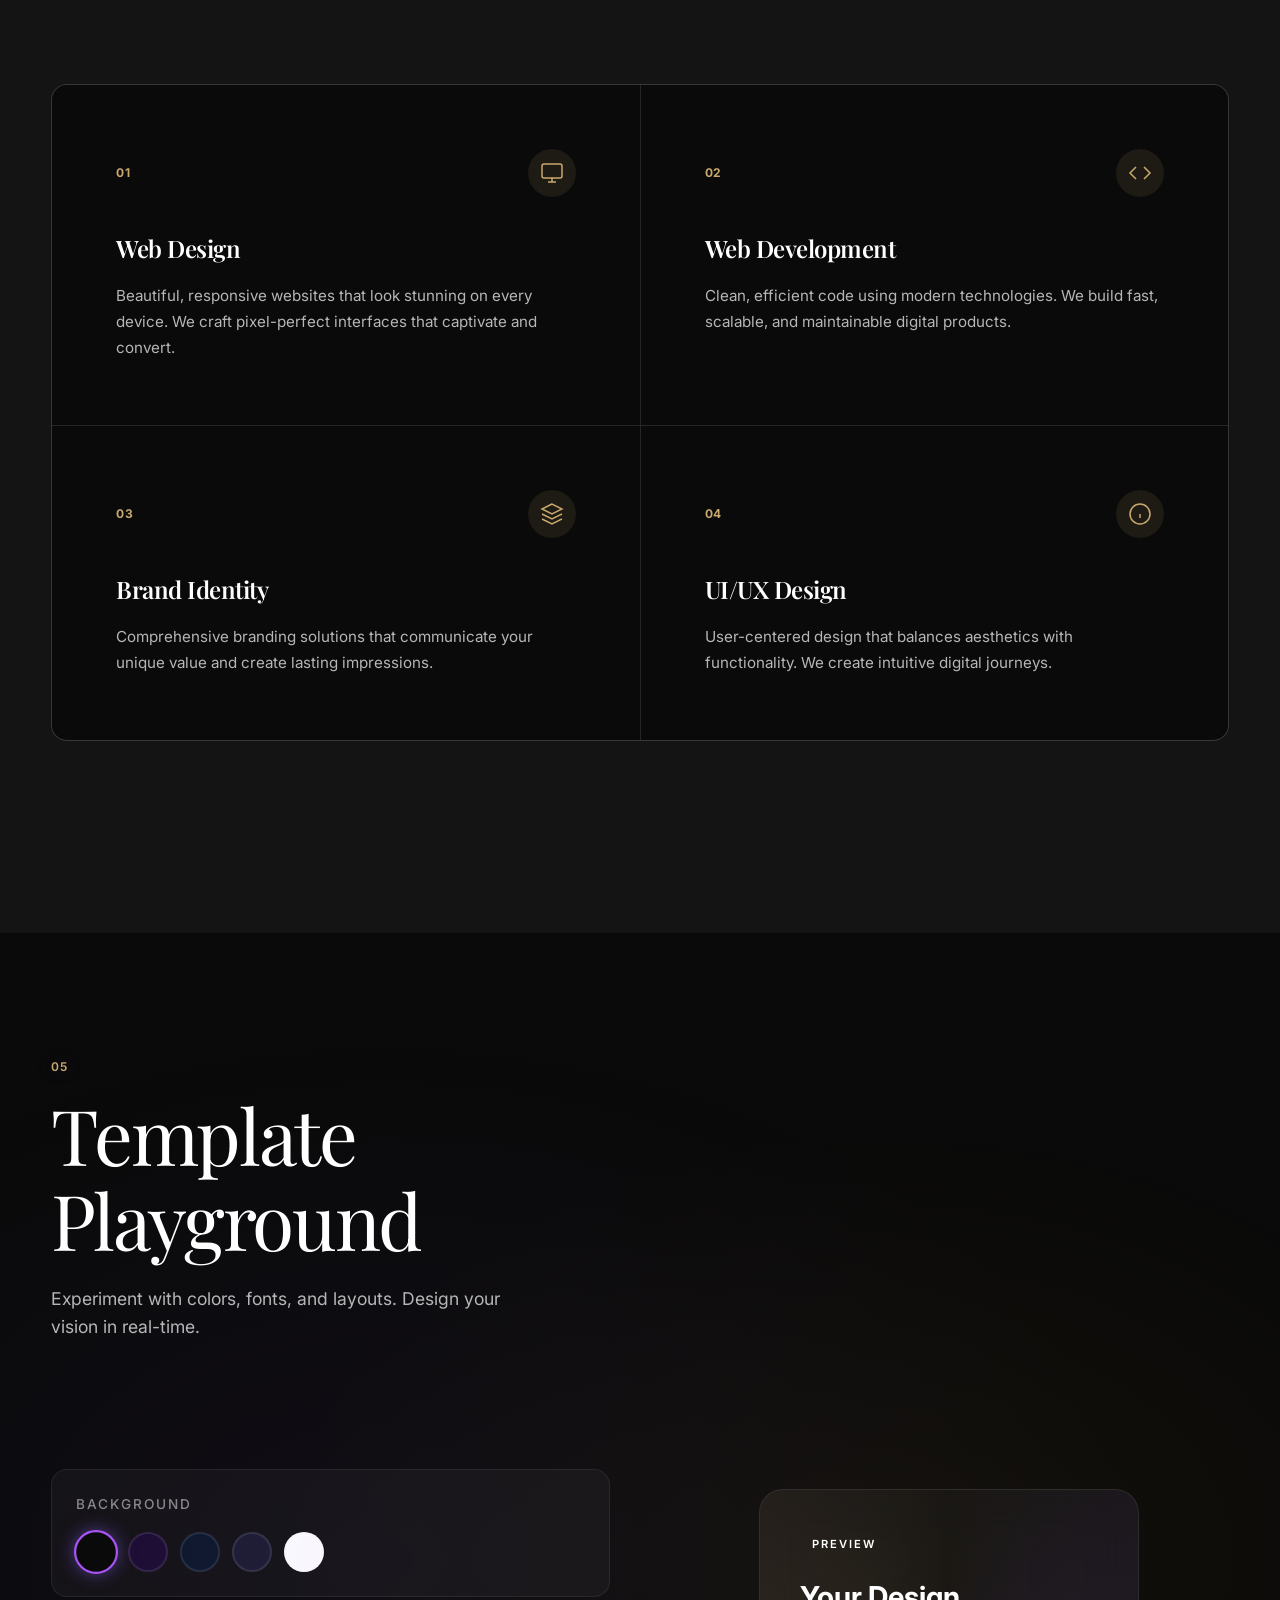
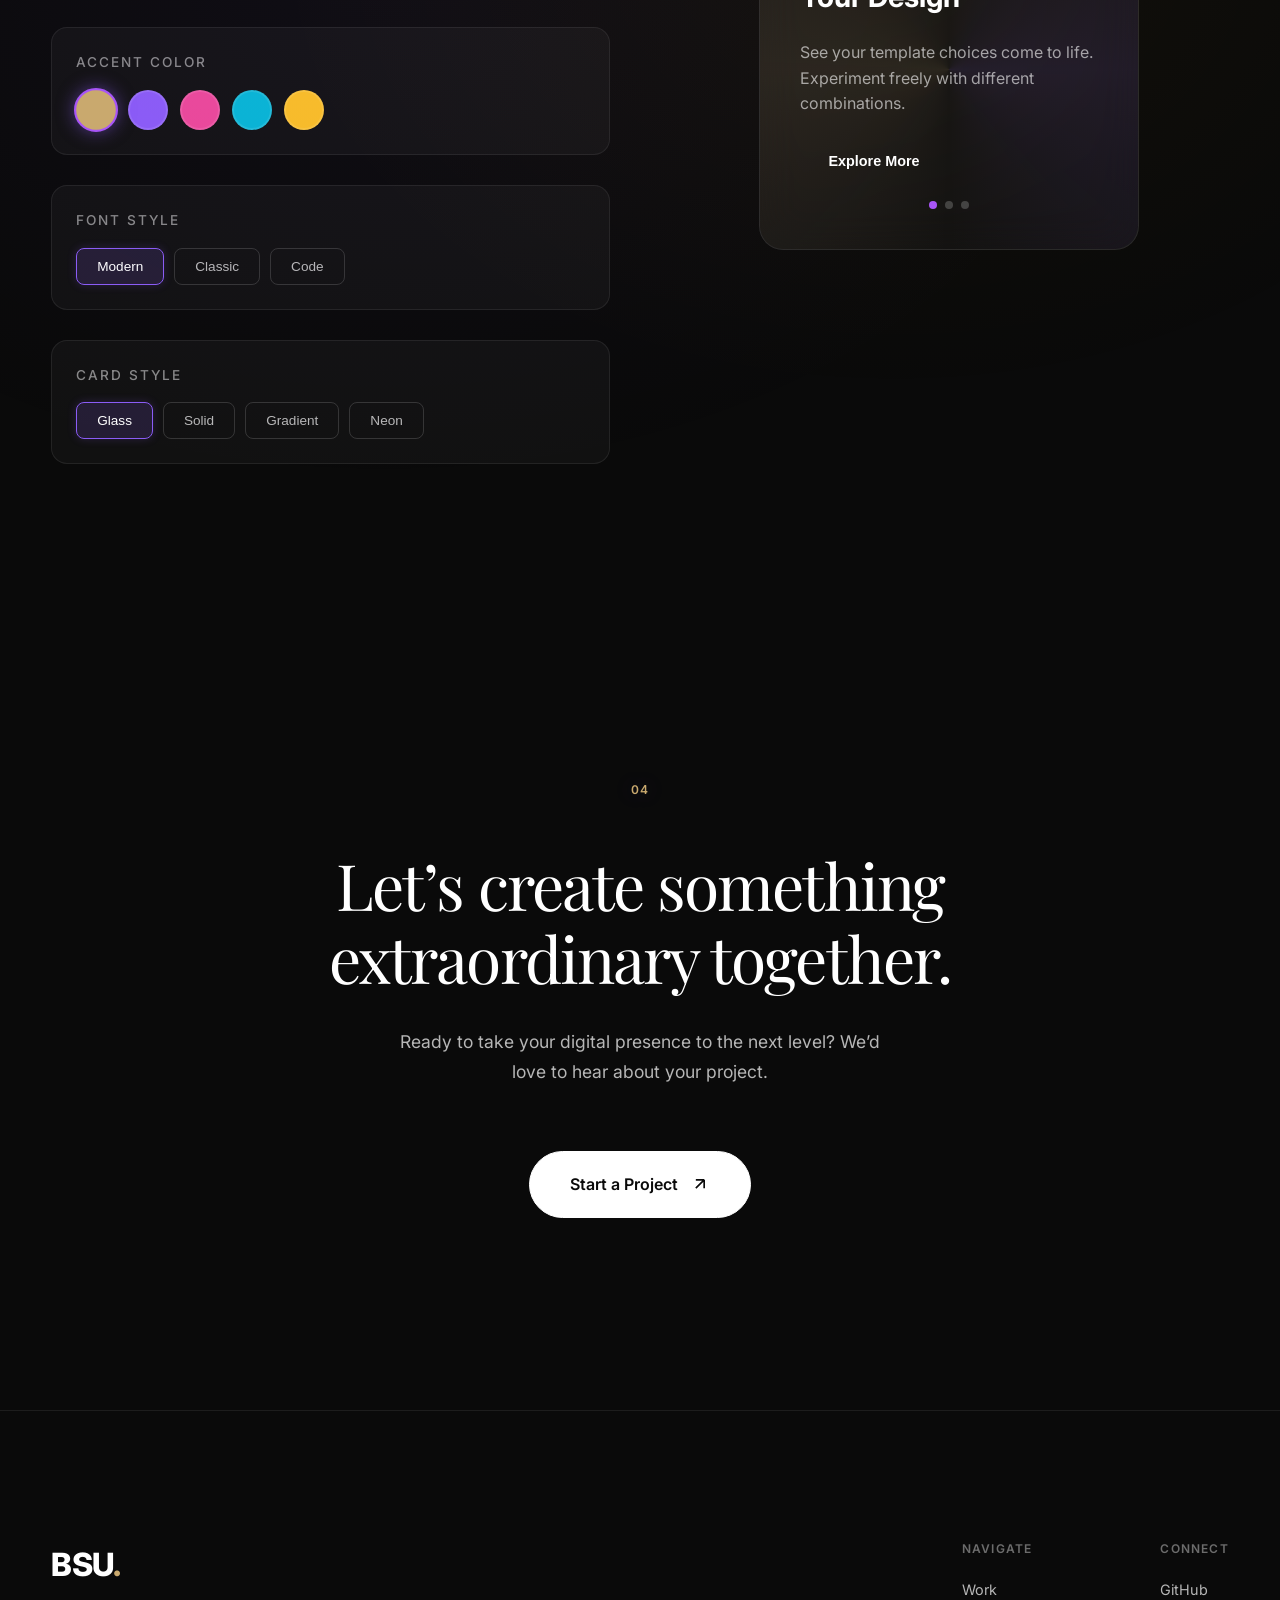
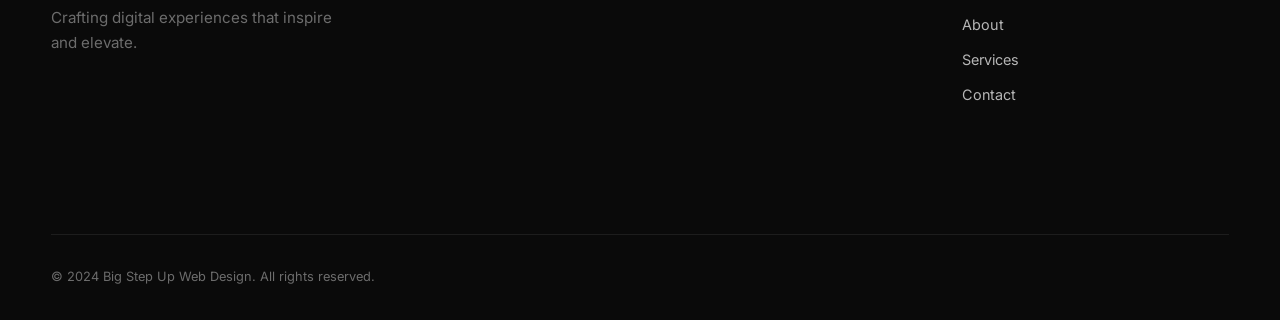
==== commit 2827994e: "Add dramatic neon wireframe grid and radiant glow behind title" ====
--- a/index.html
+++ b/index.html
@@ -41,6 +41,13 @@
         </div>
         <div class="aurora-overlay"></div>
         <div class="hero-bg-text" aria-hidden="true">DESIGN</div>
+        <div class="title-backdrop">
+            <canvas id="grid-canvas" class="grid-canvas"></canvas>
+            <div class="radiant-glow"></div>
+            <div class="energy-ring ring-1"></div>
+            <div class="energy-ring ring-2"></div>
+            <div class="energy-ring ring-3"></div>
+        </div>
         <div class="hero-content">
             <div class="hero-eyebrow">
                 <span class="eyebrow-line"></span>
--- a/styles.css
+++ b/styles.css
@@ -1135,3 +1135,127 @@
 .preview-card.style-neon { background: rgba(0,0,0,0.8); border: 1px solid var(--color-purple); box-shadow: 0 0 30px rgba(139,92,246,0.3), inset 0 0 30px rgba(139,92,246,0.05); }
 @media (max-width: 768px) { .playground-content { grid-template-columns: 1fr; gap: 40px; } .playground-preview { position: relative; top: 0; } .floating-particle { display: none; } }
 @media (prefers-reduced-motion: reduce) { .aurora-overlay, .floating-particle, .preview-card-glow { animation: none !important; } .title-italic { animation: none !important; -webkit-text-fill-color: var(--color-gold-warm); } }
+
+
+/* ============================================
+   DRAMATIC TITLE BACKDROP - Neon Grid & Glow
+   ============================================ */
+
+.title-backdrop {
+    position: absolute;
+    top: 50%;
+    left: 50%;
+    transform: translate(-50%, -50%);
+    width: 80%;
+    height: 70%;
+    z-index: 1;
+    pointer-events: none;
+    overflow: hidden;
+}
+
+.grid-canvas {
+    position: absolute;
+    top: 0;
+    left: 0;
+    width: 100%;
+    height: 100%;
+    opacity: 0.6;
+}
+
+.radiant-glow {
+    position: absolute;
+    top: 50%;
+    left: 50%;
+    transform: translate(-50%, -50%);
+    width: 600px;
+    height: 600px;
+    background: radial-gradient(ellipse at center,
+        rgba(139, 92, 246, 0.15) 0%,
+        rgba(139, 92, 246, 0.08) 20%,
+        rgba(201, 169, 110, 0.05) 40%,
+        transparent 70%);
+    animation: radiantPulse 4s ease-in-out infinite;
+    border-radius: 50%;
+}
+
+@keyframes radiantPulse {
+    0%, 100% { transform: translate(-50%, -50%) scale(1); opacity: 0.8; }
+    50% { transform: translate(-50%, -50%) scale(1.15); opacity: 1; }
+}
+
+.energy-ring {
+    position: absolute;
+    top: 50%;
+    left: 50%;
+    transform: translate(-50%, -50%);
+    border-radius: 50%;
+    border: 1px solid rgba(139, 92, 246, 0.2);
+    animation: ringExpand 6s ease-out infinite;
+}
+
+.energy-ring.ring-1 {
+    width: 200px;
+    height: 200px;
+    animation-delay: 0s;
+    border-color: rgba(139, 92, 246, 0.25);
+}
+
+.energy-ring.ring-2 {
+    width: 350px;
+    height: 350px;
+    animation-delay: 2s;
+    border-color: rgba(201, 169, 110, 0.2);
+}
+
+.energy-ring.ring-3 {
+    width: 500px;
+    height: 500px;
+    animation-delay: 4s;
+    border-color: rgba(168, 85, 247, 0.15);
+}
+
+@keyframes ringExpand {
+    0% { transform: translate(-50%, -50%) scale(0.5); opacity: 1; }
+    100% { transform: translate(-50%, -50%) scale(2); opacity: 0; }
+}
+
+/* Enhanced Title Styling */
+.hero-title {
+    position: relative;
+    z-index: 2;
+    text-shadow: 0 0 40px rgba(139, 92, 246, 0.15), 0 0 80px rgba(139, 92, 246, 0.05);
+}
+
+.hero-title .title-italic {
+    background: linear-gradient(135deg, #c9a96e 0%, #a855f7 40%, #fbbf24 70%, #8b5cf6 100%);
+    background-size: 300% auto;
+    -webkit-background-clip: text;
+    -webkit-text-fill-color: transparent;
+    background-clip: text;
+    animation: titleGradientFlow 6s ease-in-out infinite;
+    filter: drop-shadow(0 0 20px rgba(139, 92, 246, 0.3));
+}
+
+@keyframes titleGradientFlow {
+    0% { background-position: 0% center; }
+    50% { background-position: 100% center; }
+    100% { background-position: 0% center; }
+}
+
+.hero-content {
+    position: relative;
+    z-index: 2;
+}
+
+@media (max-width: 768px) {
+    .title-backdrop { width: 95%; height: 60%; }
+    .radiant-glow { width: 300px; height: 300px; }
+    .energy-ring.ring-1 { width: 120px; height: 120px; }
+    .energy-ring.ring-2 { width: 200px; height: 200px; }
+    .energy-ring.ring-3 { width: 300px; height: 300px; }
+}
+
+@media (prefers-reduced-motion: reduce) {
+    .radiant-glow, .energy-ring { animation: none !important; }
+    .hero-title .title-italic { animation: none !important; }
+}
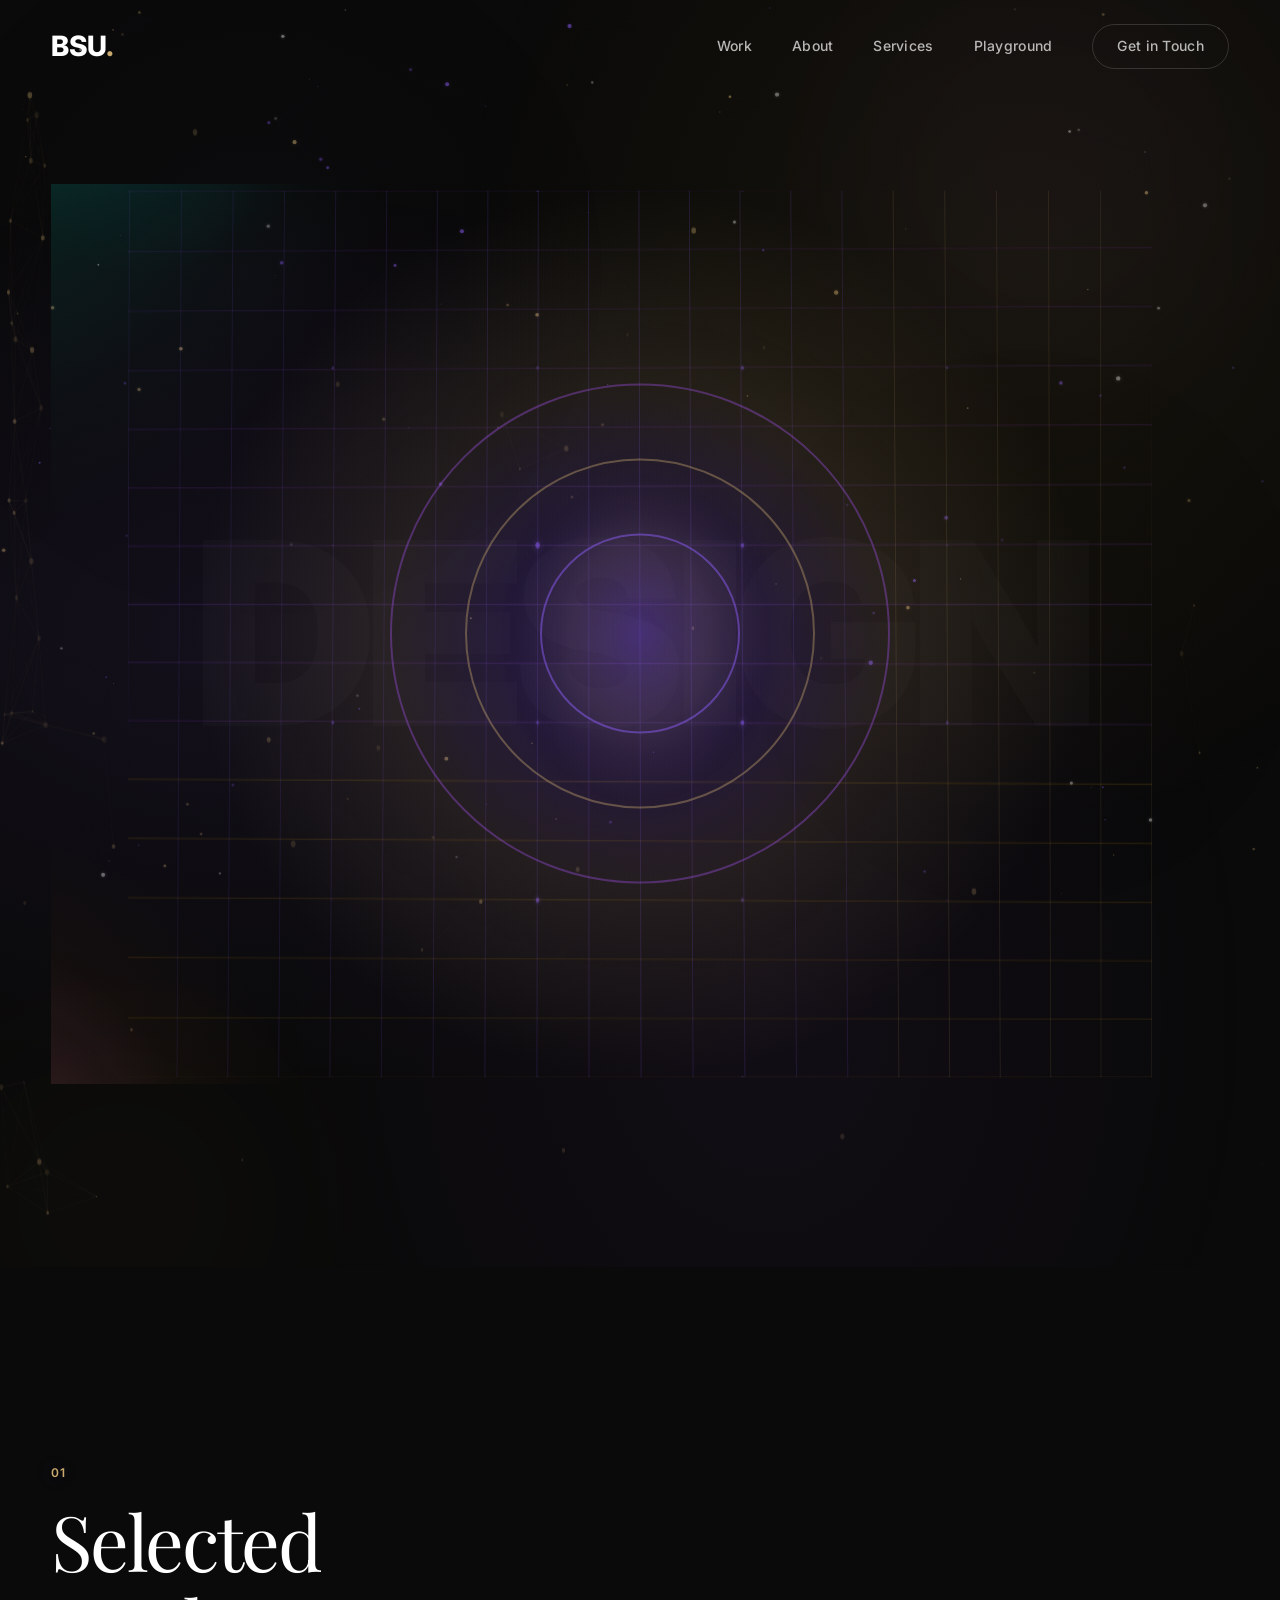
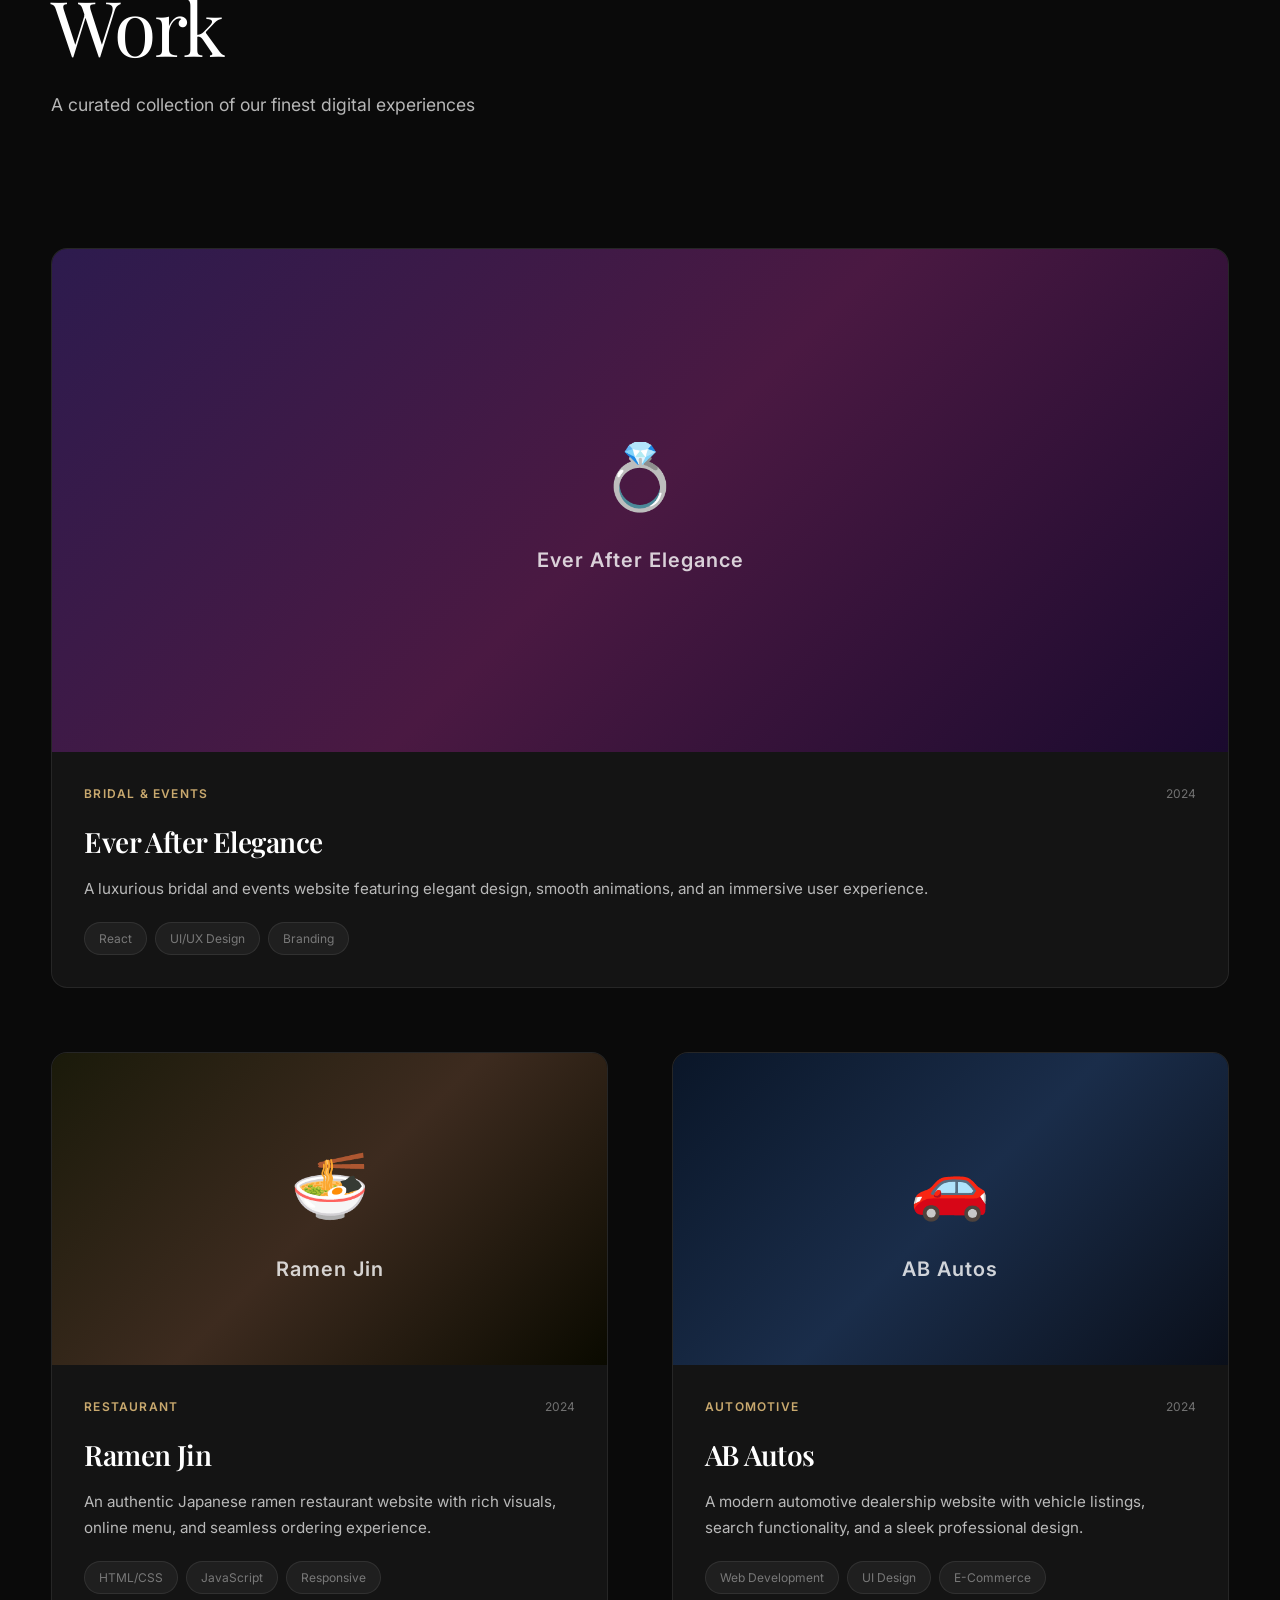
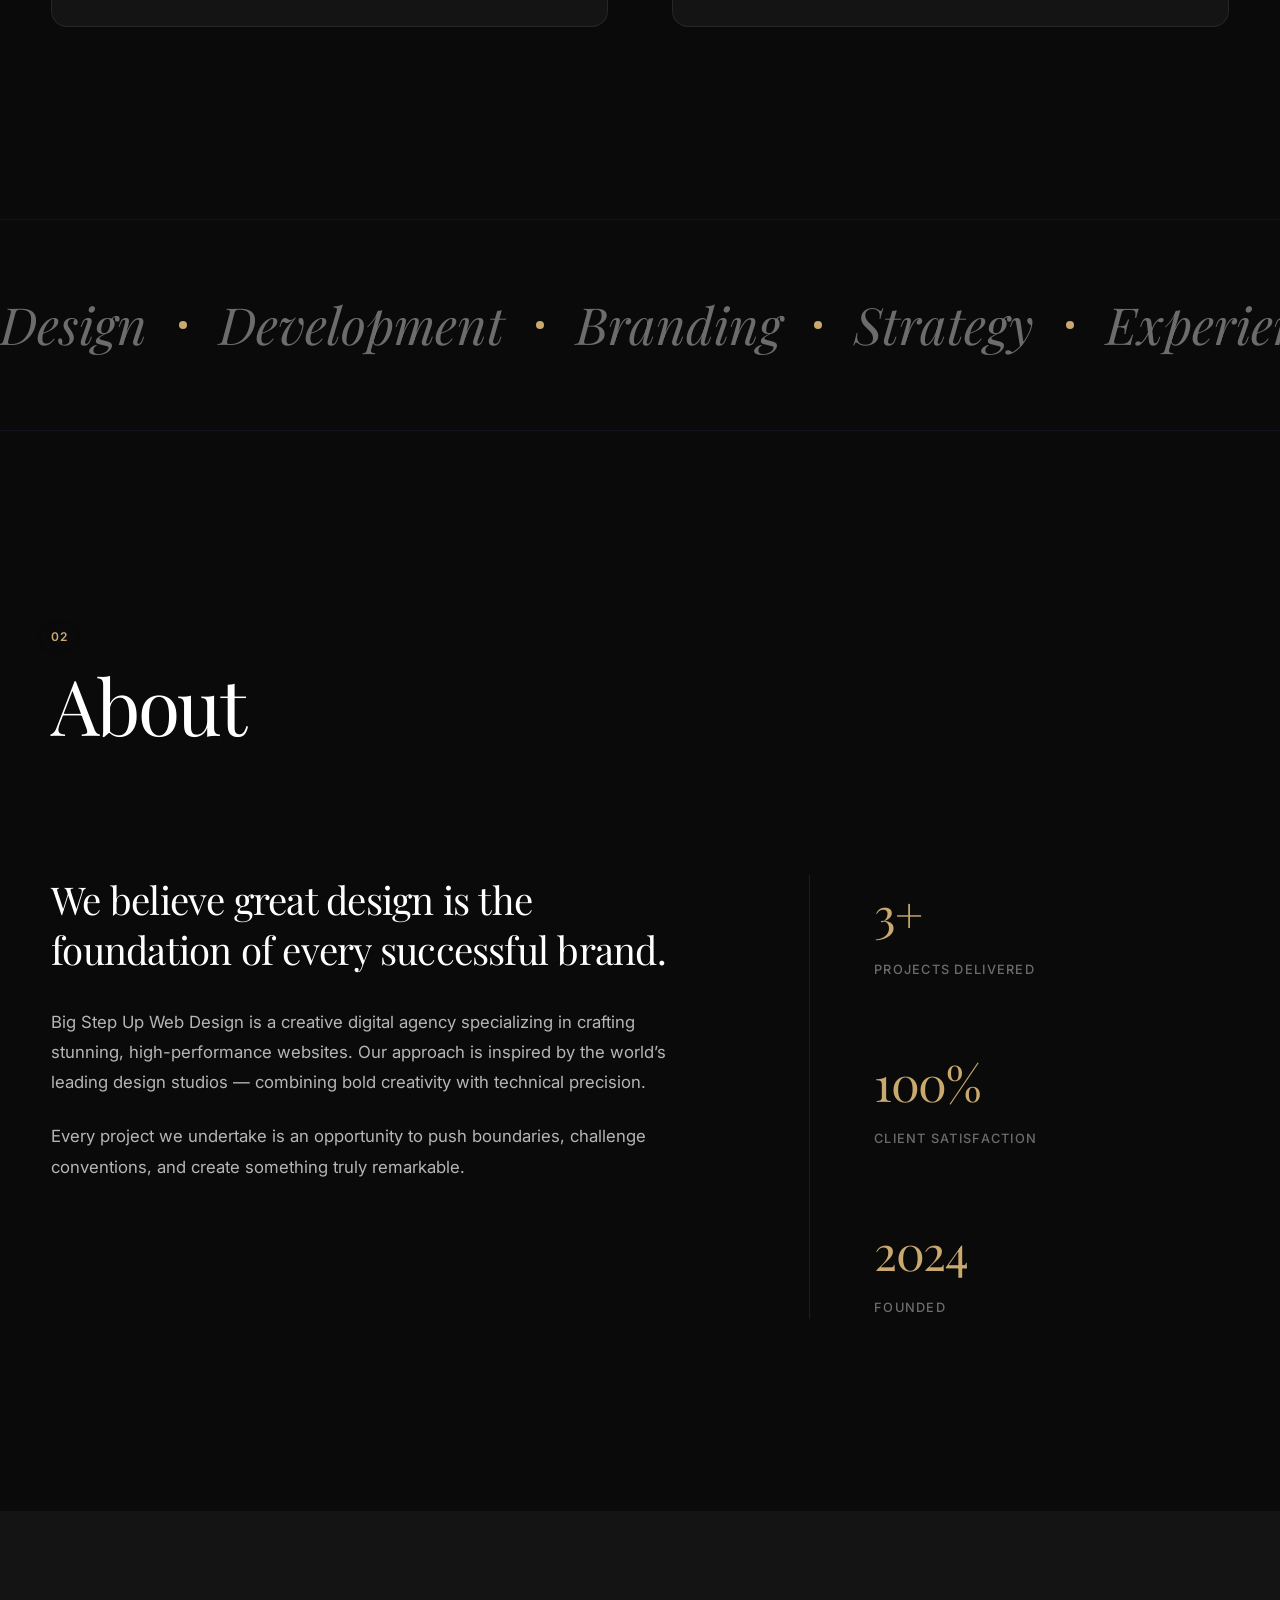
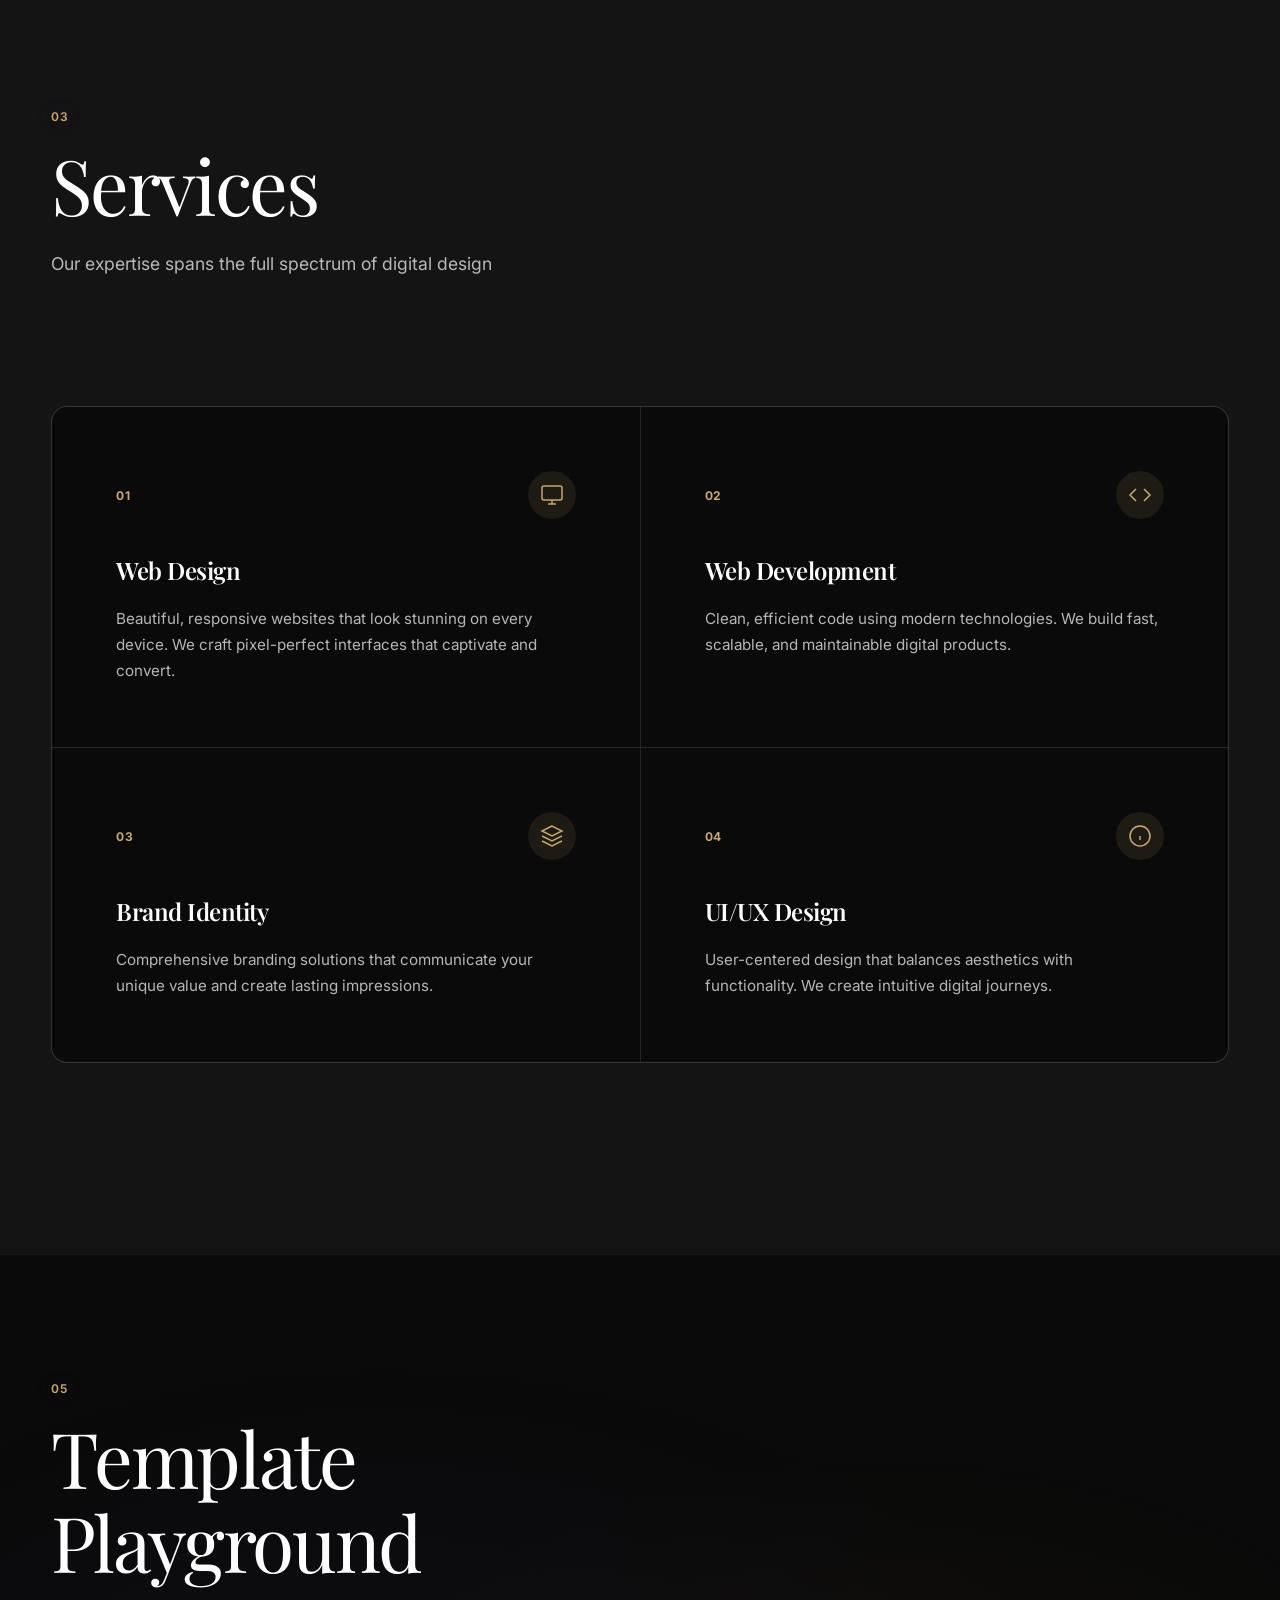
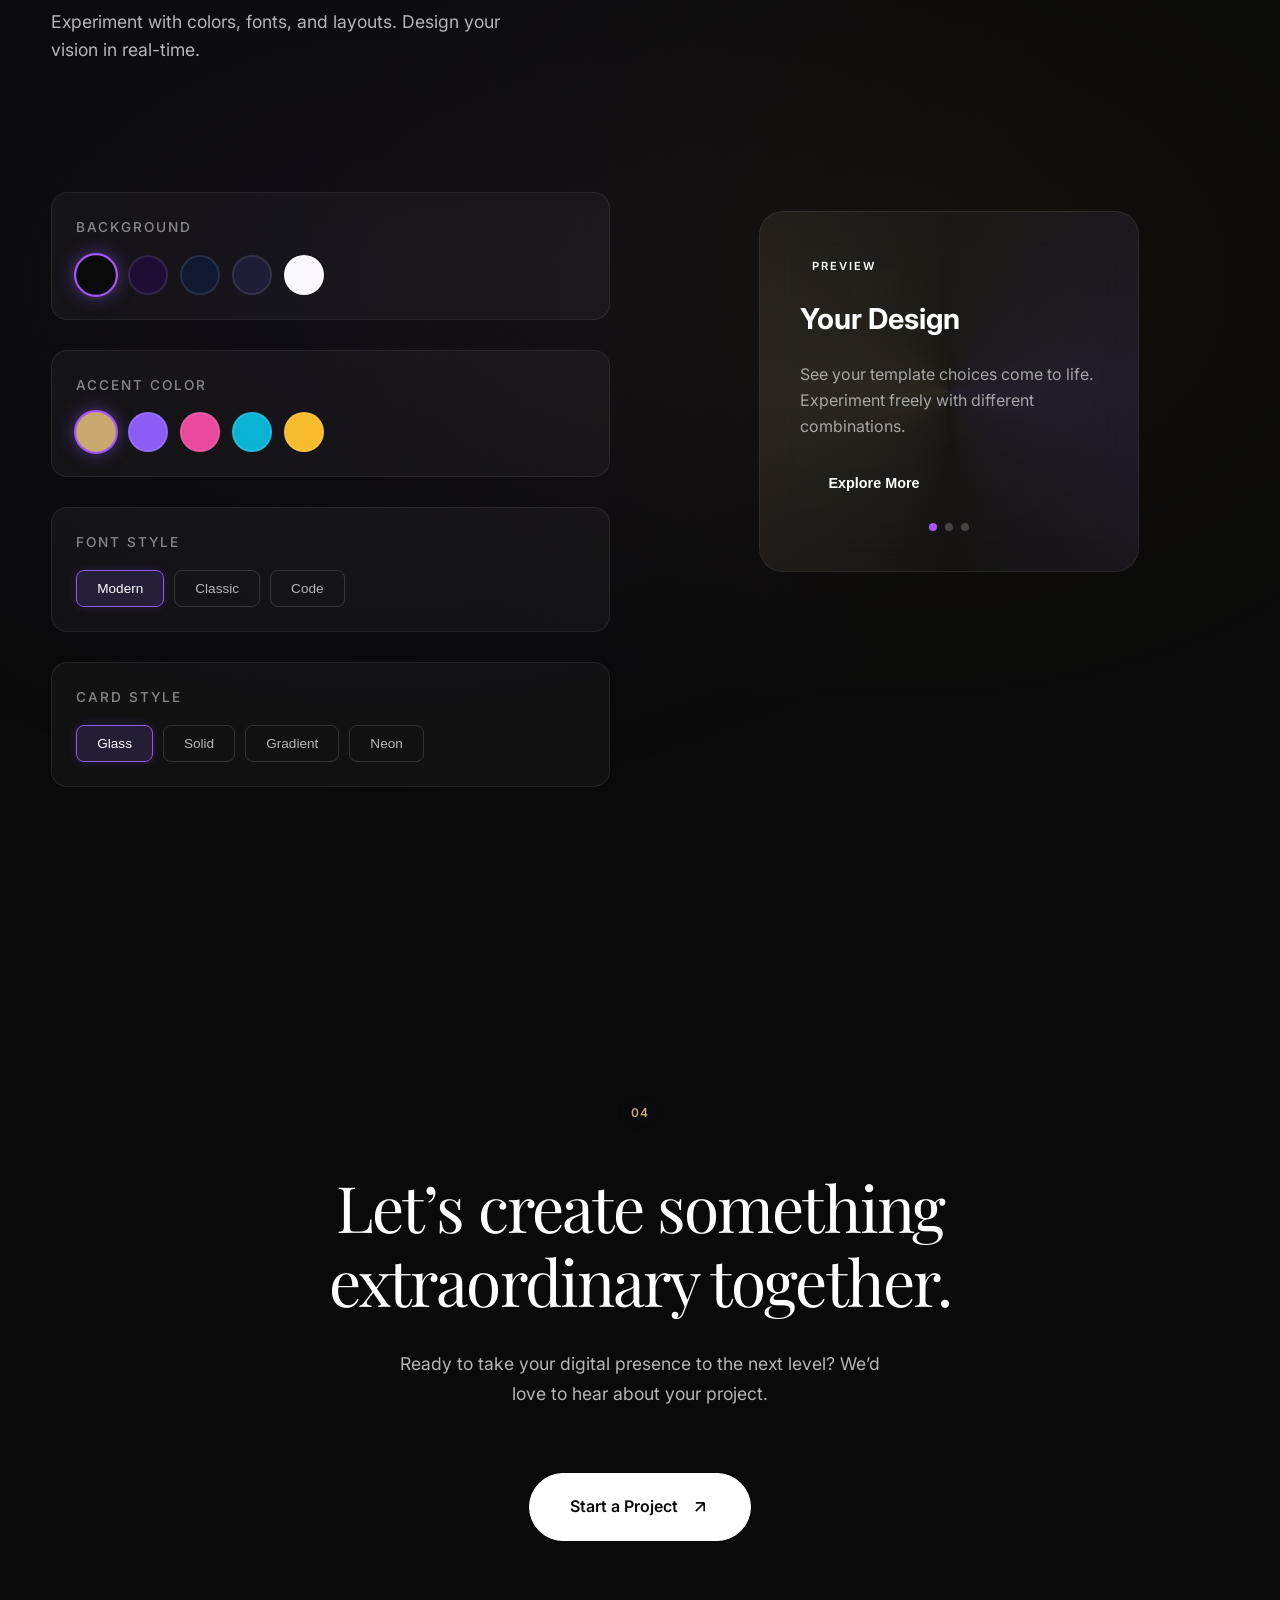
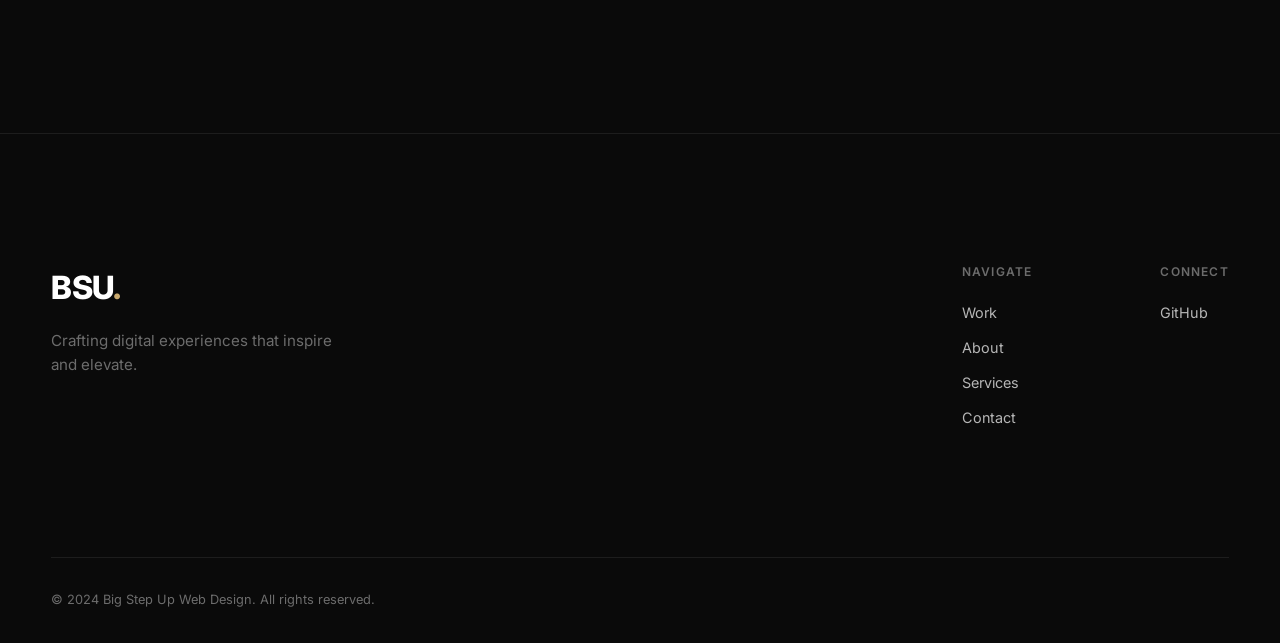
==== commit 7d2a7128: "Add bold Framer/Showit-inspired background animations: morphing blobs, gradient mesh, light streaks," ====
--- a/index.html
+++ b/index.html
@@ -34,6 +34,47 @@
 
     <section class="hero">
         <canvas id="hero-canvas" class="hero-canvas"></canvas>
+    <!-- Framer-Inspired Morphing Blob Backgrounds -->
+    <div class="blob-container">
+        <div class="morph-blob blob-1"></div>
+        <div class="morph-blob blob-2"></div>
+        <div class="morph-blob blob-3"></div>
+        <div class="morph-blob blob-4"></div>
+        <div class="morph-blob blob-5"></div>
+    </div>
+    
+    <!-- Showit-Inspired Flowing Gradient Mesh -->
+    <canvas id="gradient-mesh-canvas" class="gradient-mesh"></canvas>
+    
+    <!-- Kinetic Light Streaks -->
+    <div class="light-streaks">
+        <div class="streak streak-1"></div>
+        <div class="streak streak-2"></div>
+        <div class="streak streak-3"></div>
+        <div class="streak streak-4"></div>
+        <div class="streak streak-5"></div>
+        <div class="streak streak-6"></div>
+    </div>
+    
+    <!-- Floating Geometric Shapes (Framer-style) -->
+    <div class="floating-shapes">
+        <div class="float-shape shape-circle"></div>
+        <div class="float-shape shape-ring"></div>
+        <div class="float-shape shape-square"></div>
+        <div class="float-shape shape-triangle"></div>
+        <div class="float-shape shape-dot-grid"></div>
+    </div>
+    
+    <!-- Parallax Depth Layers -->
+    <div class="parallax-layers">
+        <div class="parallax-layer layer-far"></div>
+        <div class="parallax-layer layer-mid"></div>
+        <div class="parallax-layer layer-near"></div>
+    </div>
+    
+    <!-- Noise Texture Overlay -->
+    <div class="noise-overlay"></div>
+
         <div class="hero-gradient-orbs">
             <div class="gradient-orb orb-1"></div>
             <div class="gradient-orb orb-2"></div>
--- a/styles.css
+++ b/styles.css
@@ -1159,7 +1159,7 @@
     left: 0;
     width: 100%;
     height: 100%;
-    opacity: 0.6;
+    opacity: 1;
 }
 
 .radiant-glow {
@@ -1167,12 +1167,12 @@
     top: 50%;
     left: 50%;
     transform: translate(-50%, -50%);
-    width: 600px;
-    height: 600px;
+    width: 900px;
+    height: 900px;
     background: radial-gradient(ellipse at center,
-        rgba(139, 92, 246, 0.15) 0%,
-        rgba(139, 92, 246, 0.08) 20%,
-        rgba(201, 169, 110, 0.05) 40%,
+        rgba(139, 92, 246, 0.25) 0%,
+        rgba(139, 92, 246, 0.15) 20%,
+        rgba(201, 169, 110, 0.1) 40%,
         transparent 70%);
     animation: radiantPulse 4s ease-in-out infinite;
     border-radius: 50%;
@@ -1189,7 +1189,7 @@
     left: 50%;
     transform: translate(-50%, -50%);
     border-radius: 50%;
-    border: 1px solid rgba(139, 92, 246, 0.2);
+    border: 2px solid rgba(139, 92, 246, 0.4);
     animation: ringExpand 6s ease-out infinite;
 }
 
@@ -1197,21 +1197,21 @@
     width: 200px;
     height: 200px;
     animation-delay: 0s;
-    border-color: rgba(139, 92, 246, 0.25);
+    border-color: rgba(139, 92, 246, 0.5);
 }
 
 .energy-ring.ring-2 {
     width: 350px;
     height: 350px;
     animation-delay: 2s;
-    border-color: rgba(201, 169, 110, 0.2);
+    border-color: rgba(201, 169, 110, 0.4);
 }
 
 .energy-ring.ring-3 {
     width: 500px;
     height: 500px;
     animation-delay: 4s;
-    border-color: rgba(168, 85, 247, 0.15);
+    border-color: rgba(168, 85, 247, 0.35);
 }
 
 @keyframes ringExpand {
@@ -1232,7 +1232,9 @@
     -webkit-background-clip: text;
     -webkit-text-fill-color: transparent;
     background-clip: text;
-    animation: titleGradientFlow 6s ease-in-out infinite;
+    opacity: 1 !important;
+    animation: fadeSlideUp 0.8s var(--transition-smooth) forwards, titleGradientFlow 6s ease-in-out infinite;
+    animation-delay: 0.6s, 0s;
     filter: drop-shadow(0 0 20px rgba(139, 92, 246, 0.3));
 }
 
@@ -1257,5 +1259,483 @@
 
 @media (prefers-reduced-motion: reduce) {
     .radiant-glow, .energy-ring { animation: none !important; }
-    .hero-title .title-italic { animation: none !important; }
-}
+.hero-title .title-italic {
+    background: linear-gradient(135deg, #c9a96e 0%, #a855f7 40%, #fbbf24 70%, #8b5cf6 100%);
+    background-size: 300% auto;
+    -webkit-background-clip: text;
+    -webkit-text-fill-color: transparent;
+    background-clip: text;
+    opacity: 1 !important;
+    animation: fadeSlideUp 0.8s var(--transition-smooth) forwards, titleGradientFlow 6s ease-in-out infinite;
+    animation-delay: 0.6s, 0s;
+    filter: drop-shadow(0 0 20px rgba(139, 92, 246, 0.3));
+}
+
+/* ============================================
+   FRAMER & SHOWIT INSPIRED BACKGROUND ANIMATIONS
+   Bold, Dynamic, Visually Heavy
+   ============================================ */
+
+/* Morphing Blob Container */
+.blob-container {
+    position: absolute;
+    top: 0;
+    left: 0;
+    width: 100%;
+    height: 100%;
+    overflow: hidden;
+    z-index: 0;
+    pointer-events: none;
+}
+
+/* Framer-Inspired Morphing Blobs */
+.morph-blob {
+    position: absolute;
+    border-radius: 50%;
+    filter: blur(60px);
+    opacity: 0.6;
+    mix-blend-mode: screen;
+    will-change: transform, border-radius;
+}
+
+.blob-1 {
+    width: 600px;
+    height: 600px;
+    background: radial-gradient(circle, rgba(139, 92, 246, 0.8), rgba(59, 130, 246, 0.4), transparent);
+    top: -15%;
+    left: -10%;
+    animation: morphBlob1 12s ease-in-out infinite, floatBlob1 20s ease-in-out infinite;
+}
+
+.blob-2 {
+    width: 500px;
+    height: 500px;
+    background: radial-gradient(circle, rgba(236, 72, 153, 0.7), rgba(168, 85, 247, 0.4), transparent);
+    top: 20%;
+    right: -8%;
+    animation: morphBlob2 15s ease-in-out infinite, floatBlob2 18s ease-in-out infinite;
+}
+
+.blob-3 {
+    width: 450px;
+    height: 450px;
+    background: radial-gradient(circle, rgba(6, 182, 212, 0.6), rgba(59, 130, 246, 0.3), transparent);
+    bottom: -10%;
+    left: 20%;
+    animation: morphBlob3 18s ease-in-out infinite, floatBlob3 22s ease-in-out infinite;
+}
+
+.blob-4 {
+    width: 350px;
+    height: 350px;
+    background: radial-gradient(circle, rgba(249, 115, 22, 0.5), rgba(236, 72, 153, 0.3), transparent);
+    top: 50%;
+    left: 50%;
+    transform: translate(-50%, -50%);
+    animation: morphBlob4 20s ease-in-out infinite, pulseBlob 8s ease-in-out infinite;
+}
+
+.blob-5 {
+    width: 700px;
+    height: 700px;
+    background: radial-gradient(circle, rgba(99, 102, 241, 0.4), rgba(139, 92, 246, 0.2), transparent);
+    top: -20%;
+    right: -20%;
+    animation: morphBlob5 25s ease-in-out infinite, floatBlob1 30s ease-in-out infinite reverse;
+}
+
+/* Blob Morphing Keyframes */
+@keyframes morphBlob1 {
+    0%, 100% { border-radius: 60% 40% 30% 70% / 60% 30% 70% 40%; }
+    25% { border-radius: 30% 60% 70% 40% / 50% 60% 30% 60%; }
+    50% { border-radius: 50% 60% 30% 60% / 30% 50% 70% 60%; }
+    75% { border-radius: 40% 60% 60% 40% / 60% 40% 50% 50%; }
+}
+
+@keyframes morphBlob2 {
+    0%, 100% { border-radius: 40% 60% 60% 40% / 70% 30% 50% 50%; }
+    25% { border-radius: 60% 40% 40% 60% / 40% 70% 60% 30%; }
+    50% { border-radius: 30% 70% 50% 50% / 60% 40% 30% 70%; }
+    75% { border-radius: 70% 30% 60% 40% / 30% 60% 70% 40%; }
+}
+
+@keyframes morphBlob3 {
+    0%, 100% { border-radius: 50% 50% 40% 60% / 40% 60% 50% 50%; }
+    33% { border-radius: 60% 40% 70% 30% / 50% 50% 40% 60%; }
+    66% { border-radius: 40% 60% 30% 70% / 60% 40% 60% 40%; }
+}
+
+@keyframes morphBlob4 {
+    0%, 100% { border-radius: 45% 55% 60% 40% / 55% 45% 50% 50%; }
+    50% { border-radius: 55% 45% 40% 60% / 45% 55% 50% 50%; }
+}
+
+@keyframes morphBlob5 {
+    0%, 100% { border-radius: 60% 40% 50% 50% / 50% 50% 40% 60%; }
+    25% { border-radius: 40% 60% 60% 40% / 60% 40% 50% 50%; }
+    50% { border-radius: 50% 50% 40% 60% / 40% 60% 60% 40%; }
+    75% { border-radius: 55% 45% 55% 45% / 45% 55% 45% 55%; }
+}
+
+/* Float Animations */
+@keyframes floatBlob1 {
+    0%, 100% { transform: translate(0, 0) scale(1); }
+    25% { transform: translate(80px, 40px) scale(1.1); }
+    50% { transform: translate(-40px, 80px) scale(0.95); }
+    75% { transform: translate(40px, -40px) scale(1.05); }
+}
+
+@keyframes floatBlob2 {
+    0%, 100% { transform: translate(0, 0) scale(1) rotate(0deg); }
+    25% { transform: translate(-60px, 60px) scale(1.15) rotate(5deg); }
+    50% { transform: translate(80px, -20px) scale(0.9) rotate(-5deg); }
+    75% { transform: translate(-20px, -60px) scale(1.1) rotate(3deg); }
+}
+
+@keyframes floatBlob3 {
+    0%, 100% { transform: translate(0, 0) scale(1); }
+    33% { transform: translate(100px, -50px) scale(1.2); }
+    66% { transform: translate(-60px, 30px) scale(0.85); }
+}
+
+@keyframes pulseBlob {
+    0%, 100% { opacity: 0.4; transform: translate(-50%, -50%) scale(1); }
+    50% { opacity: 0.7; transform: translate(-50%, -50%) scale(1.3); }
+}
+
+/* Gradient Mesh Canvas */
+.gradient-mesh {
+    position: absolute;
+    top: 0;
+    left: 0;
+    width: 100%;
+    height: 100%;
+    z-index: 0;
+    pointer-events: none;
+    opacity: 0.7;
+}
+
+/* Kinetic Light Streaks - Showit Inspired */
+.light-streaks {
+    position: absolute;
+    top: 0;
+    left: 0;
+    width: 100%;
+    height: 100%;
+    overflow: hidden;
+    z-index: 1;
+    pointer-events: none;
+}
+
+.streak {
+    position: absolute;
+    height: 2px;
+    background: linear-gradient(90deg, transparent, rgba(139, 92, 246, 0.8), rgba(6, 182, 212, 0.6), transparent);
+    animation: streakMove 8s linear infinite;
+    opacity: 0;
+}
+
+.streak-1 {
+    top: 15%;
+    width: 40%;
+    animation-delay: 0s;
+    animation-duration: 6s;
+}
+.streak-2 {
+    top: 35%;
+    width: 60%;
+    animation-delay: 2s;
+    animation-duration: 8s;
+    background: linear-gradient(90deg, transparent, rgba(236, 72, 153, 0.7), rgba(139, 92, 246, 0.5), transparent);
+}
+.streak-3 {
+    top: 55%;
+    width: 35%;
+    animation-delay: 4s;
+    animation-duration: 7s;
+}
+.streak-4 {
+    top: 70%;
+    width: 50%;
+    animation-delay: 1s;
+    animation-duration: 9s;
+    background: linear-gradient(90deg, transparent, rgba(6, 182, 212, 0.8), rgba(59, 130, 246, 0.5), transparent);
+}
+.streak-5 {
+    top: 25%;
+    width: 45%;
+    animation-delay: 3s;
+    animation-duration: 10s;
+    height: 1px;
+}
+.streak-6 {
+    top: 80%;
+    width: 55%;
+    animation-delay: 5s;
+    animation-duration: 7.5s;
+    background: linear-gradient(90deg, transparent, rgba(249, 115, 22, 0.6), rgba(236, 72, 153, 0.4), transparent);
+}
+
+@keyframes streakMove {
+    0% { left: -60%; opacity: 0; }
+    10% { opacity: 1; }
+    90% { opacity: 1; }
+    100% { left: 120%; opacity: 0; }
+}
+
+/* Floating Geometric Shapes - Framer Style */
+.floating-shapes {
+    position: absolute;
+    top: 0;
+    left: 0;
+    width: 100%;
+    height: 100%;
+    z-index: 1;
+    pointer-events: none;
+    overflow: hidden;
+}
+
+.float-shape {
+    position: absolute;
+    opacity: 0.15;
+    will-change: transform;
+}
+
+.shape-circle {
+    width: 200px;
+    height: 200px;
+    border: 2px solid rgba(139, 92, 246, 0.6);
+    border-radius: 50%;
+    top: 10%;
+    right: 15%;
+    animation: floatRotate 20s linear infinite, fadeInOut 8s ease-in-out infinite;
+}
+
+.shape-ring {
+    width: 300px;
+    height: 300px;
+    border: 1px solid rgba(6, 182, 212, 0.4);
+    border-radius: 50%;
+    bottom: 20%;
+    left: 5%;
+    animation: floatRotate 30s linear infinite reverse, scaleBreath 10s ease-in-out infinite;
+}
+
+.shape-square {
+    width: 150px;
+    height: 150px;
+    border: 1px solid rgba(236, 72, 153, 0.5);
+    top: 40%;
+    right: 8%;
+    animation: floatRotate 25s linear infinite, floatUpDown 12s ease-in-out infinite;
+}
+
+.shape-triangle {
+    width: 0;
+    height: 0;
+    border-left: 80px solid transparent;
+    border-right: 80px solid transparent;
+    border-bottom: 140px solid rgba(139, 92, 246, 0.1);
+    top: 60%;
+    left: 15%;
+    animation: floatRotate 35s linear infinite reverse, floatUpDown 15s ease-in-out infinite;
+}
+
+.shape-dot-grid {
+    width: 200px;
+    height: 200px;
+    background-image: radial-gradient(circle, rgba(99, 102, 241, 0.4) 1px, transparent 1px);
+    background-size: 20px 20px;
+    top: 20%;
+    left: 60%;
+    animation: floatUpDown 18s ease-in-out infinite, fadeInOut 12s ease-in-out infinite;
+}
+
+@keyframes floatRotate {
+    from { transform: rotate(0deg); }
+    to { transform: rotate(360deg); }
+}
+
+@keyframes floatUpDown {
+    0%, 100% { transform: translateY(0) rotate(0deg); }
+    50% { transform: translateY(-40px) rotate(5deg); }
+}
+
+@keyframes scaleBreath {
+    0%, 100% { transform: scale(1) rotate(0deg); }
+    50% { transform: scale(1.15) rotate(180deg); }
+}
+
+@keyframes fadeInOut {
+    0%, 100% { opacity: 0.1; }
+    50% { opacity: 0.25; }
+}
+
+/* Parallax Depth Layers */
+.parallax-layers {
+    position: absolute;
+    top: 0;
+    left: 0;
+    width: 100%;
+    height: 100%;
+    z-index: 0;
+    pointer-events: none;
+    perspective: 1000px;
+}
+
+.parallax-layer {
+    position: absolute;
+    width: 100%;
+    height: 100%;
+    will-change: transform;
+}
+
+.layer-far {
+    background: radial-gradient(ellipse at 20% 50%, rgba(99, 102, 241, 0.15) 0%, transparent 50%),
+                radial-gradient(ellipse at 80% 20%, rgba(139, 92, 246, 0.1) 0%, transparent 40%);
+    animation: parallaxDrift 40s ease-in-out infinite;
+    transform: translateZ(-200px) scale(1.2);
+}
+
+.layer-mid {
+    background: radial-gradient(ellipse at 60% 70%, rgba(6, 182, 212, 0.12) 0%, transparent 45%),
+                radial-gradient(ellipse at 30% 30%, rgba(236, 72, 153, 0.08) 0%, transparent 35%);
+    animation: parallaxDrift 30s ease-in-out infinite reverse;
+    transform: translateZ(-100px) scale(1.1);
+}
+
+.layer-near {
+    background: radial-gradient(ellipse at 70% 40%, rgba(249, 115, 22, 0.06) 0%, transparent 30%),
+                radial-gradient(ellipse at 20% 80%, rgba(99, 102, 241, 0.08) 0%, transparent 35%);
+    animation: parallaxDrift 20s ease-in-out infinite;
+    transform: translateZ(-50px) scale(1.05);
+}
+
+@keyframes parallaxDrift {
+    0%, 100% { transform: translate(0, 0); }
+    25% { transform: translate(20px, -15px); }
+    50% { transform: translate(-15px, 20px); }
+    75% { transform: translate(10px, 10px); }
+}
+
+/* Noise Texture Overlay */
+.noise-overlay {
+    position: absolute;
+    top: 0;
+    left: 0;
+    width: 100%;
+    height: 100%;
+    z-index: 2;
+    pointer-events: none;
+    opacity: 0.03;
+    background-image: url("data:image/svg+xml,%3Csvg viewBox='0 0 256 256' xmlns='http://www.w3.org/2000/svg'%3E%3Cfilter id='noise'%3E%3CfeTurbulence type='fractalNoise' baseFrequency='0.65' numOctaves='3' stitchTiles='stitch'/%3E%3C/filter%3E%3Crect width='100%25' height='100%25' filter='url(%23noise)' opacity='1'/%3E%3C/svg%3E");
+    animation: noiseShift 0.5s steps(10) infinite;
+}
+
+@keyframes noiseShift {
+    0% { transform: translate(0, 0); }
+    10% { transform: translate(-5%, -5%); }
+    20% { transform: translate(5%, 5%); }
+    30% { transform: translate(-3%, 3%); }
+    40% { transform: translate(3%, -3%); }
+    50% { transform: translate(-5%, 5%); }
+    60% { transform: translate(5%, -5%); }
+    70% { transform: translate(3%, 3%); }
+    80% { transform: translate(-3%, -3%); }
+    90% { transform: translate(5%, 0%); }
+    100% { transform: translate(0, 0); }
+}
+
+/* Enhanced Aurora Effect */
+.aurora-overlay {
+    background: linear-gradient(135deg, 
+        rgba(139, 92, 246, 0.15) 0%, 
+        rgba(6, 182, 212, 0.1) 25%, 
+        rgba(236, 72, 153, 0.12) 50%, 
+        rgba(99, 102, 241, 0.1) 75%, 
+        rgba(249, 115, 22, 0.08) 100%);
+    animation: auroraShift 15s ease-in-out infinite alternate;
+}
+
+@keyframes auroraShift {
+    0% { 
+        background-position: 0% 50%;
+        filter: hue-rotate(0deg);
+    }
+    50% { 
+        background-position: 100% 50%;
+        filter: hue-rotate(30deg);
+    }
+    100% { 
+        background-position: 50% 100%;
+        filter: hue-rotate(-20deg);
+    }
+}
+
+/* Enhanced Energy Rings */
+.energy-ring {
+    animation-duration: 4s;
+    box-shadow: 0 0 40px rgba(139, 92, 246, 0.3), inset 0 0 40px rgba(139, 92, 246, 0.1);
+}
+
+.energy-ring.ring-1 {
+    animation: energyPulse1 4s ease-in-out infinite, energyRotate 20s linear infinite;
+}
+.energy-ring.ring-2 {
+    animation: energyPulse2 5s ease-in-out infinite, energyRotate 25s linear infinite reverse;
+}
+.energy-ring.ring-3 {
+    animation: energyPulse3 6s ease-in-out infinite, energyRotate 30s linear infinite;
+}
+
+@keyframes energyPulse1 {
+    0%, 100% { transform: scale(1); opacity: 0.3; box-shadow: 0 0 30px rgba(139, 92, 246, 0.3); }
+    50% { transform: scale(1.2); opacity: 0.6; box-shadow: 0 0 60px rgba(139, 92, 246, 0.5); }
+}
+@keyframes energyPulse2 {
+    0%, 100% { transform: scale(1.1); opacity: 0.2; box-shadow: 0 0 25px rgba(6, 182, 212, 0.3); }
+    50% { transform: scale(0.9); opacity: 0.5; box-shadow: 0 0 50px rgba(6, 182, 212, 0.5); }
+}
+@keyframes energyPulse3 {
+    0%, 100% { transform: scale(0.9); opacity: 0.25; box-shadow: 0 0 20px rgba(236, 72, 153, 0.3); }
+    50% { transform: scale(1.15); opacity: 0.5; box-shadow: 0 0 55px rgba(236, 72, 153, 0.5); }
+}
+@keyframes energyRotate {
+    from { transform: rotate(0deg) scale(1); }
+    to { transform: rotate(360deg) scale(1); }
+}
+
+/* Enhanced Gradient Orbs - More Dynamic */
+.gradient-orb {
+    animation-timing-function: cubic-bezier(0.4, 0, 0.2, 1);
+    transition: all 0.3s ease;
+}
+.gradient-orb.orb-1 {
+    animation: orbFloat1 10s cubic-bezier(0.4, 0, 0.2, 1) infinite, orbPulse 5s ease-in-out infinite;
+}
+.gradient-orb.orb-2 {
+    animation: orbFloat2 12s cubic-bezier(0.4, 0, 0.2, 1) infinite, orbPulse 6s ease-in-out infinite 1s;
+}
+.gradient-orb.orb-3 {
+    animation: orbFloat3 14s cubic-bezier(0.4, 0, 0.2, 1) infinite, orbPulse 7s ease-in-out infinite 2s;
+}
+
+@keyframes orbFloat1 {
+    0%, 100% { transform: translate(0, 0) scale(1); }
+    25% { transform: translate(100px, -50px) scale(1.2); }
+    50% { transform: translate(-50px
+, 100px) scale(0.8); }
+    75% { transform: translate(50px, 50px) scale(1.1); }
+}
+@keyframes orbFloat2 {
+    0%, 100% { transform: translate(0, 0) scale(1); }
+    50% { transform: translate(60px, -80px) scale(0.85); }
+}
+@keyframes orbFloat3 {
+    0%, 100% { transform: translate(0, 0) scale(1); }
+    50% { transform: translate(-80px, -60px) scale(0.75); }
+}
+@keyframes orbPulse {
+    0%, 100% { opacity: 0.6; filter: blur(60px); }
+    50% { opacity: 0.9; filter: blur(80px); }
+}
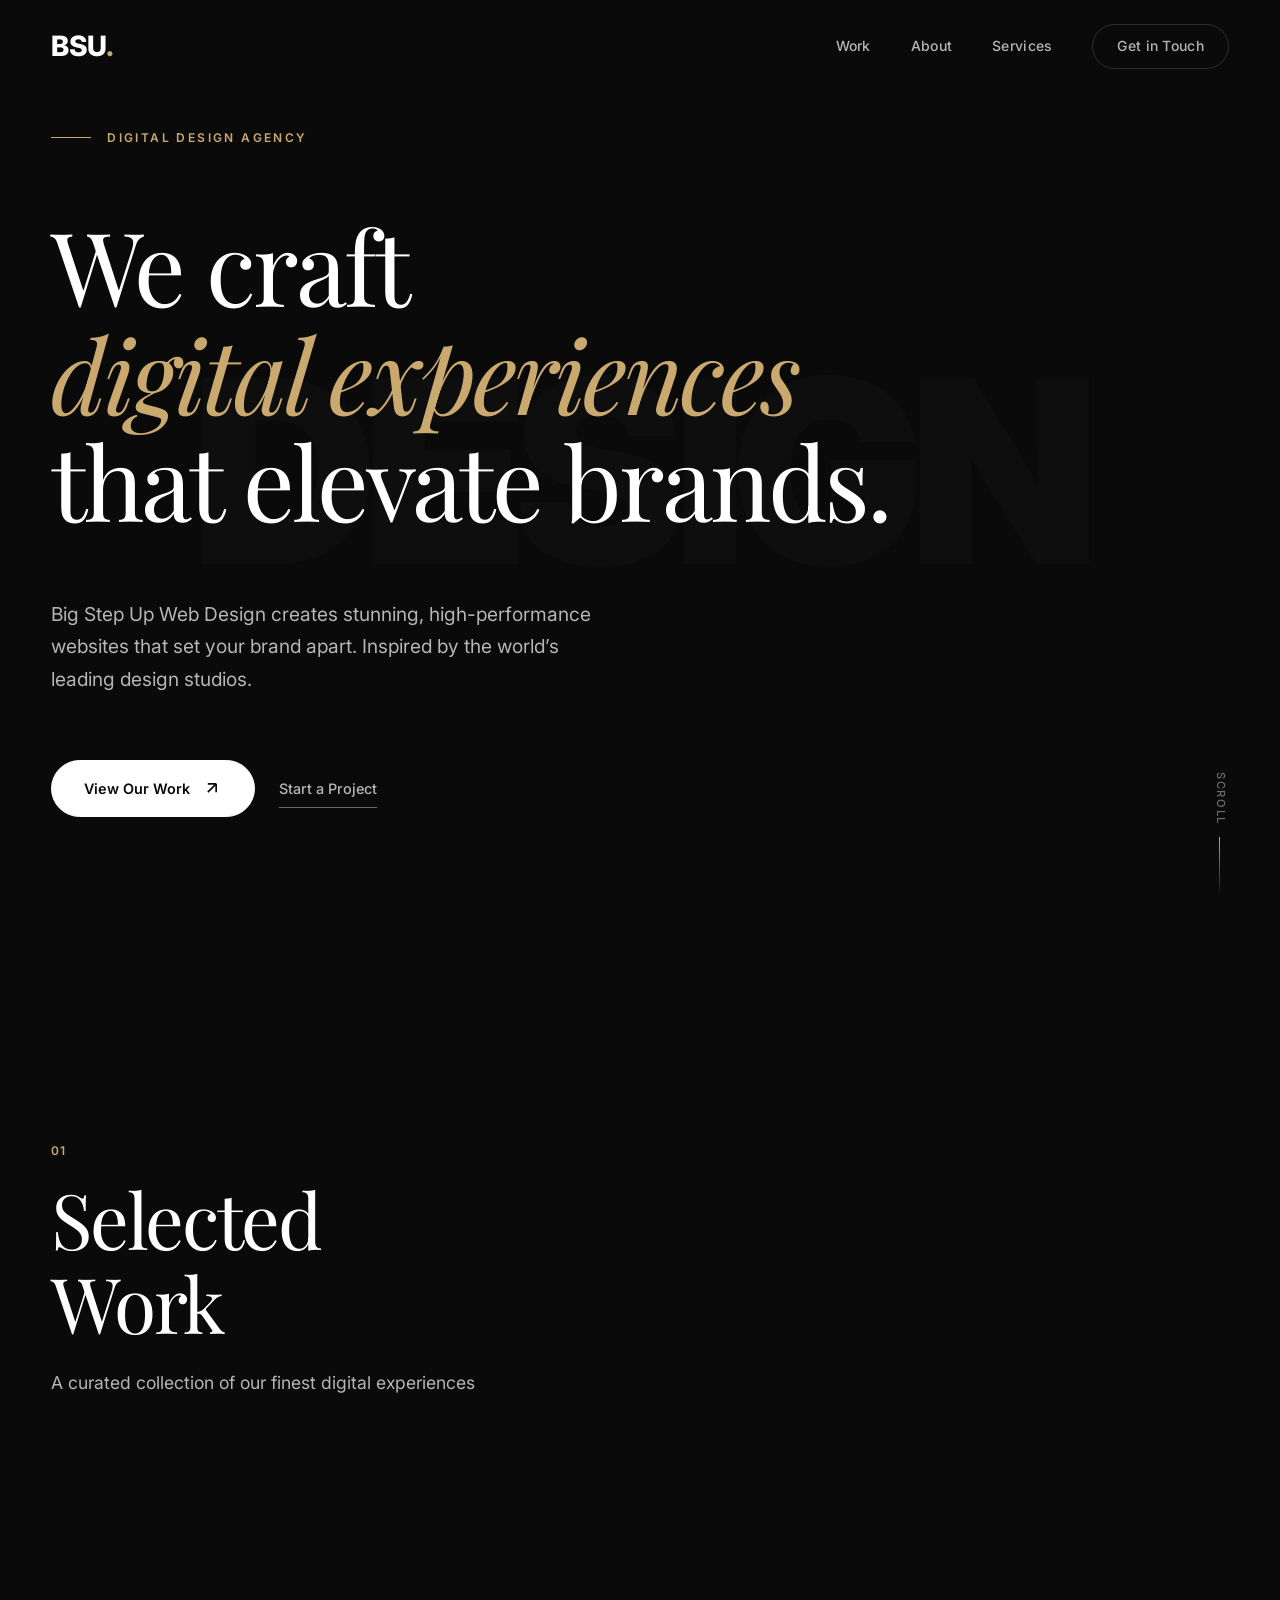
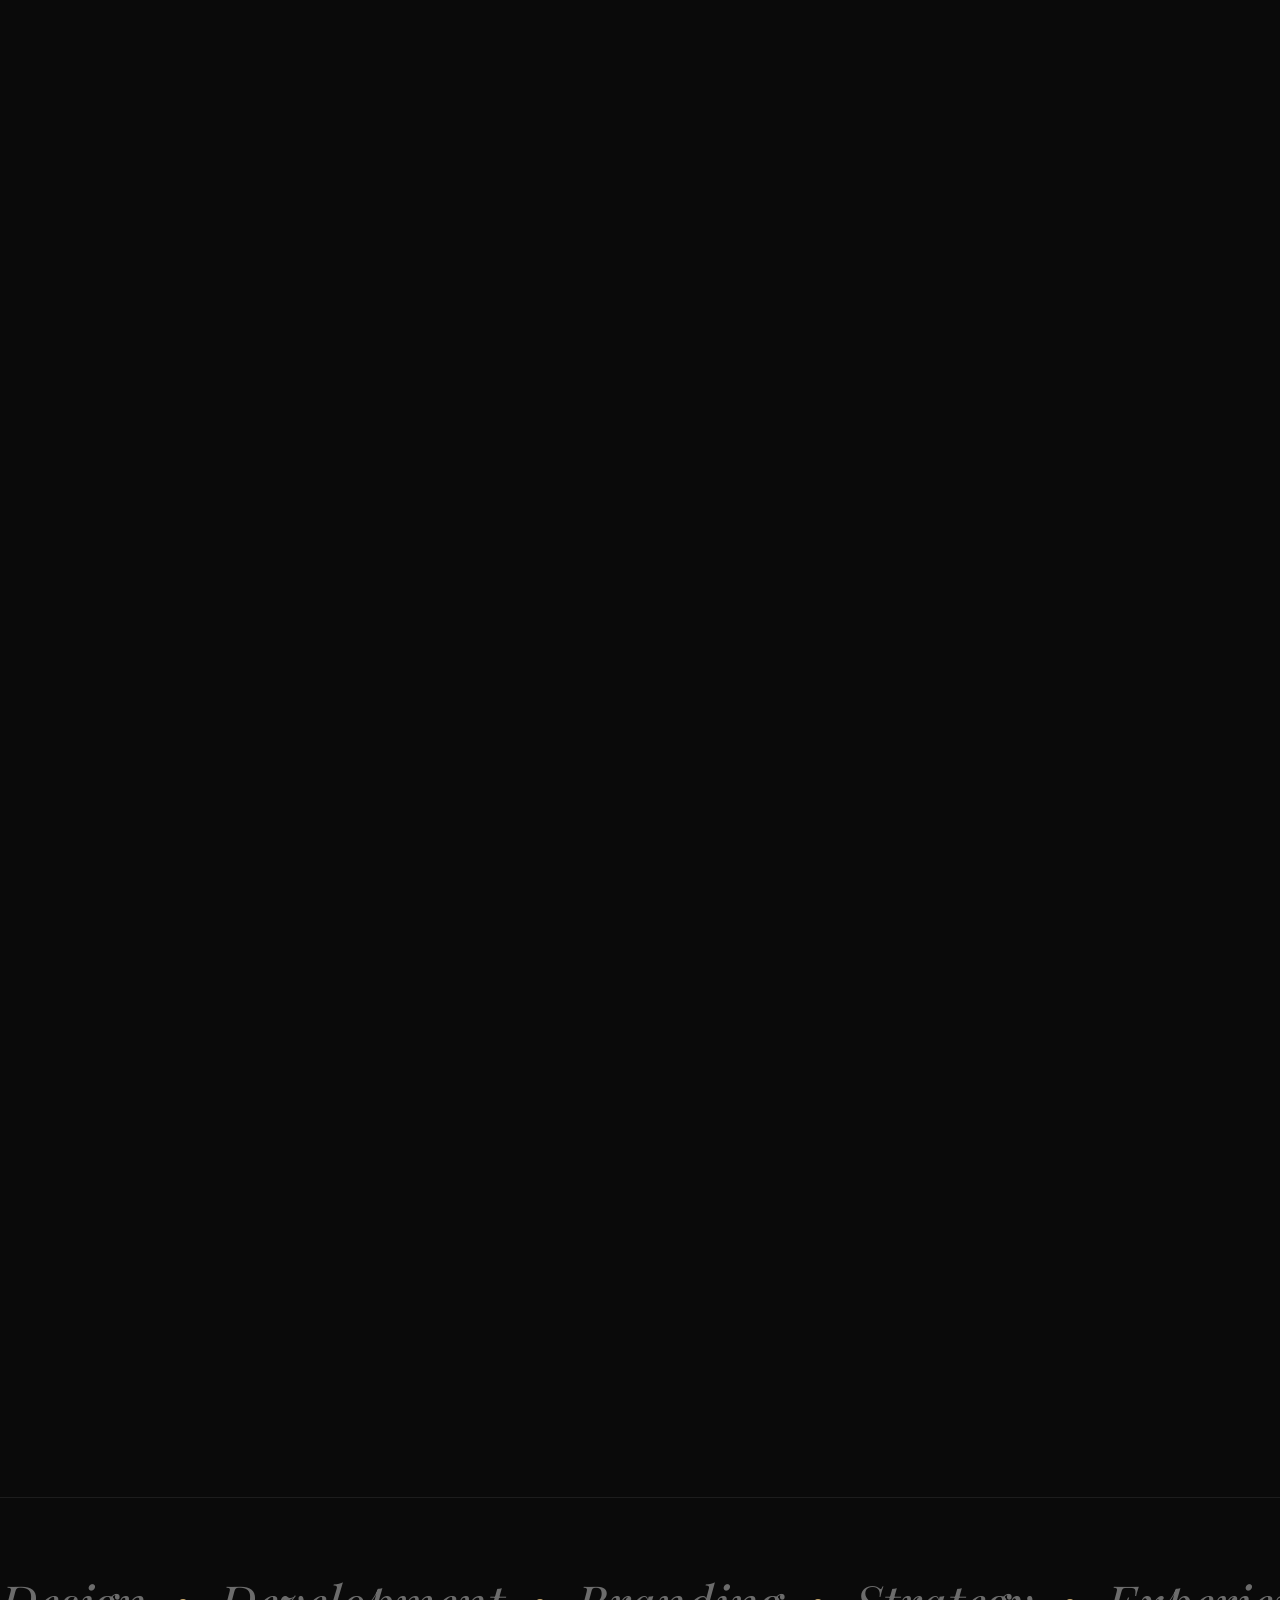
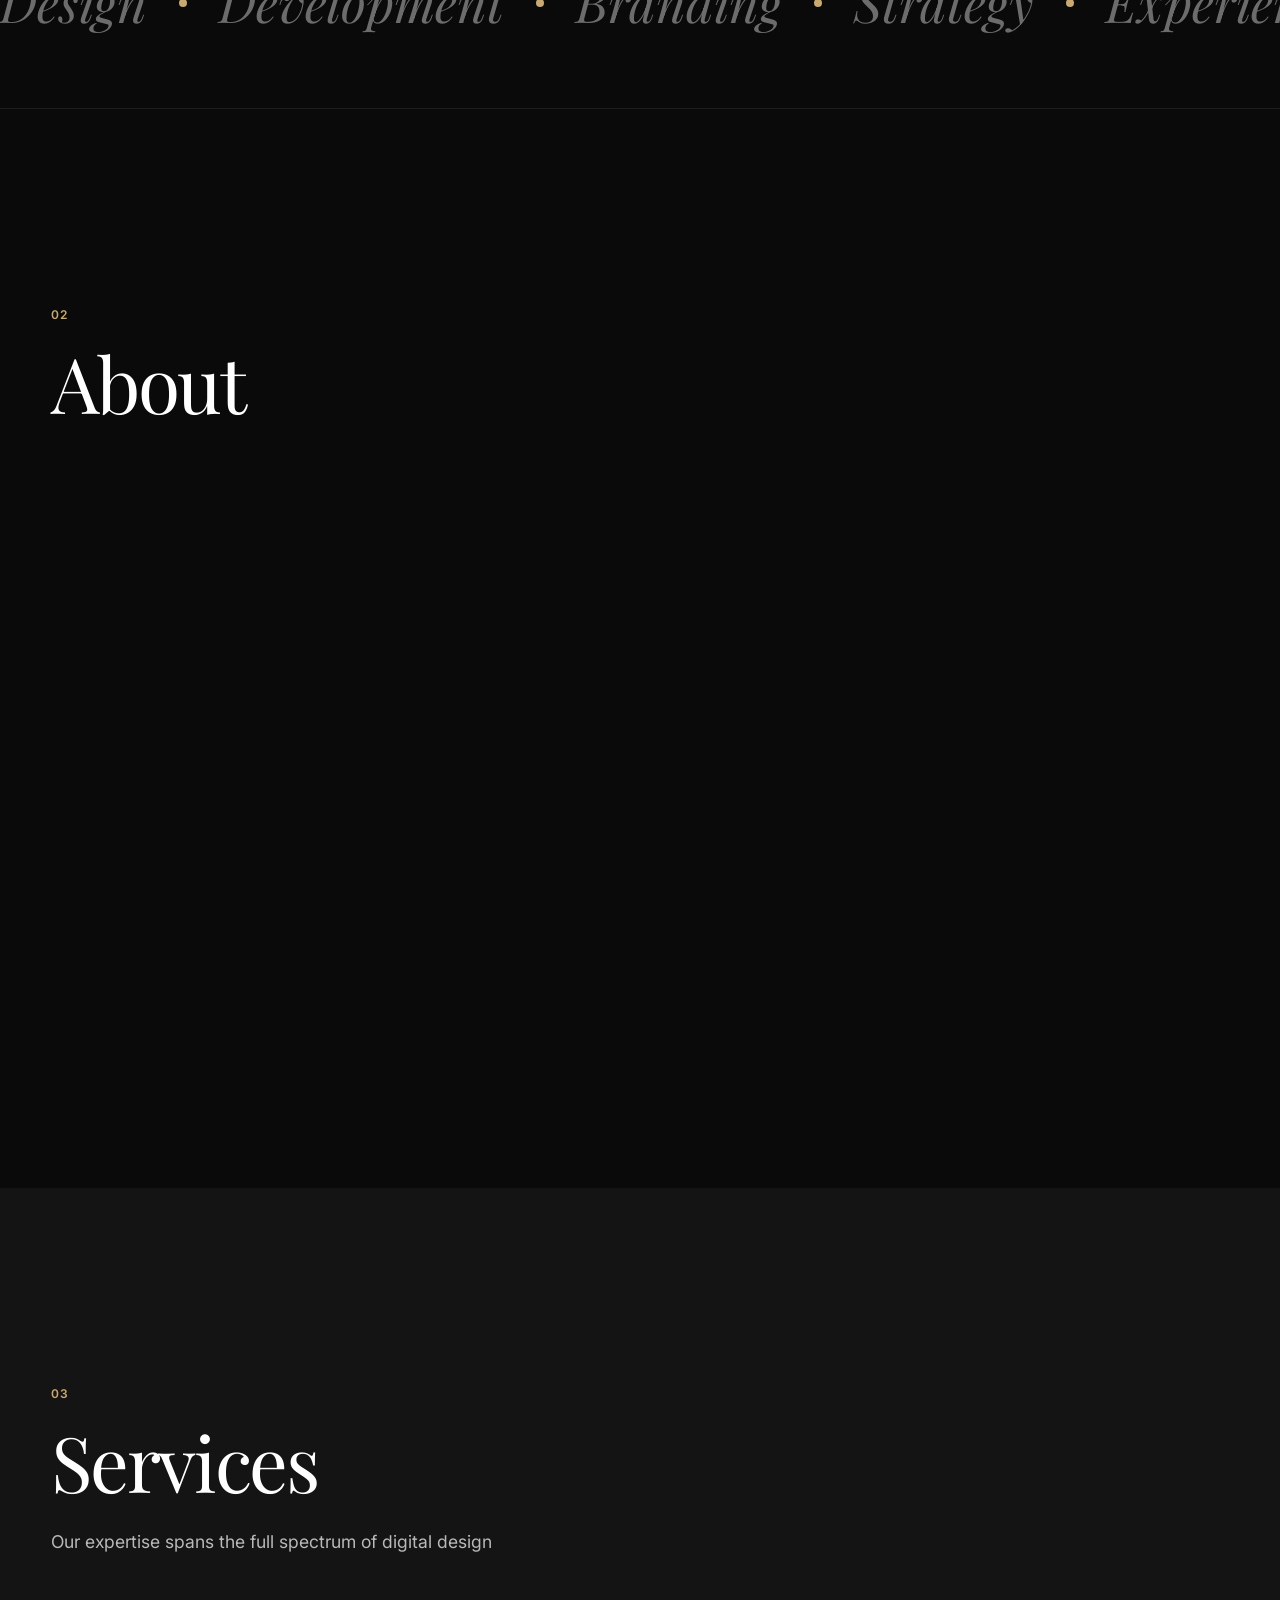
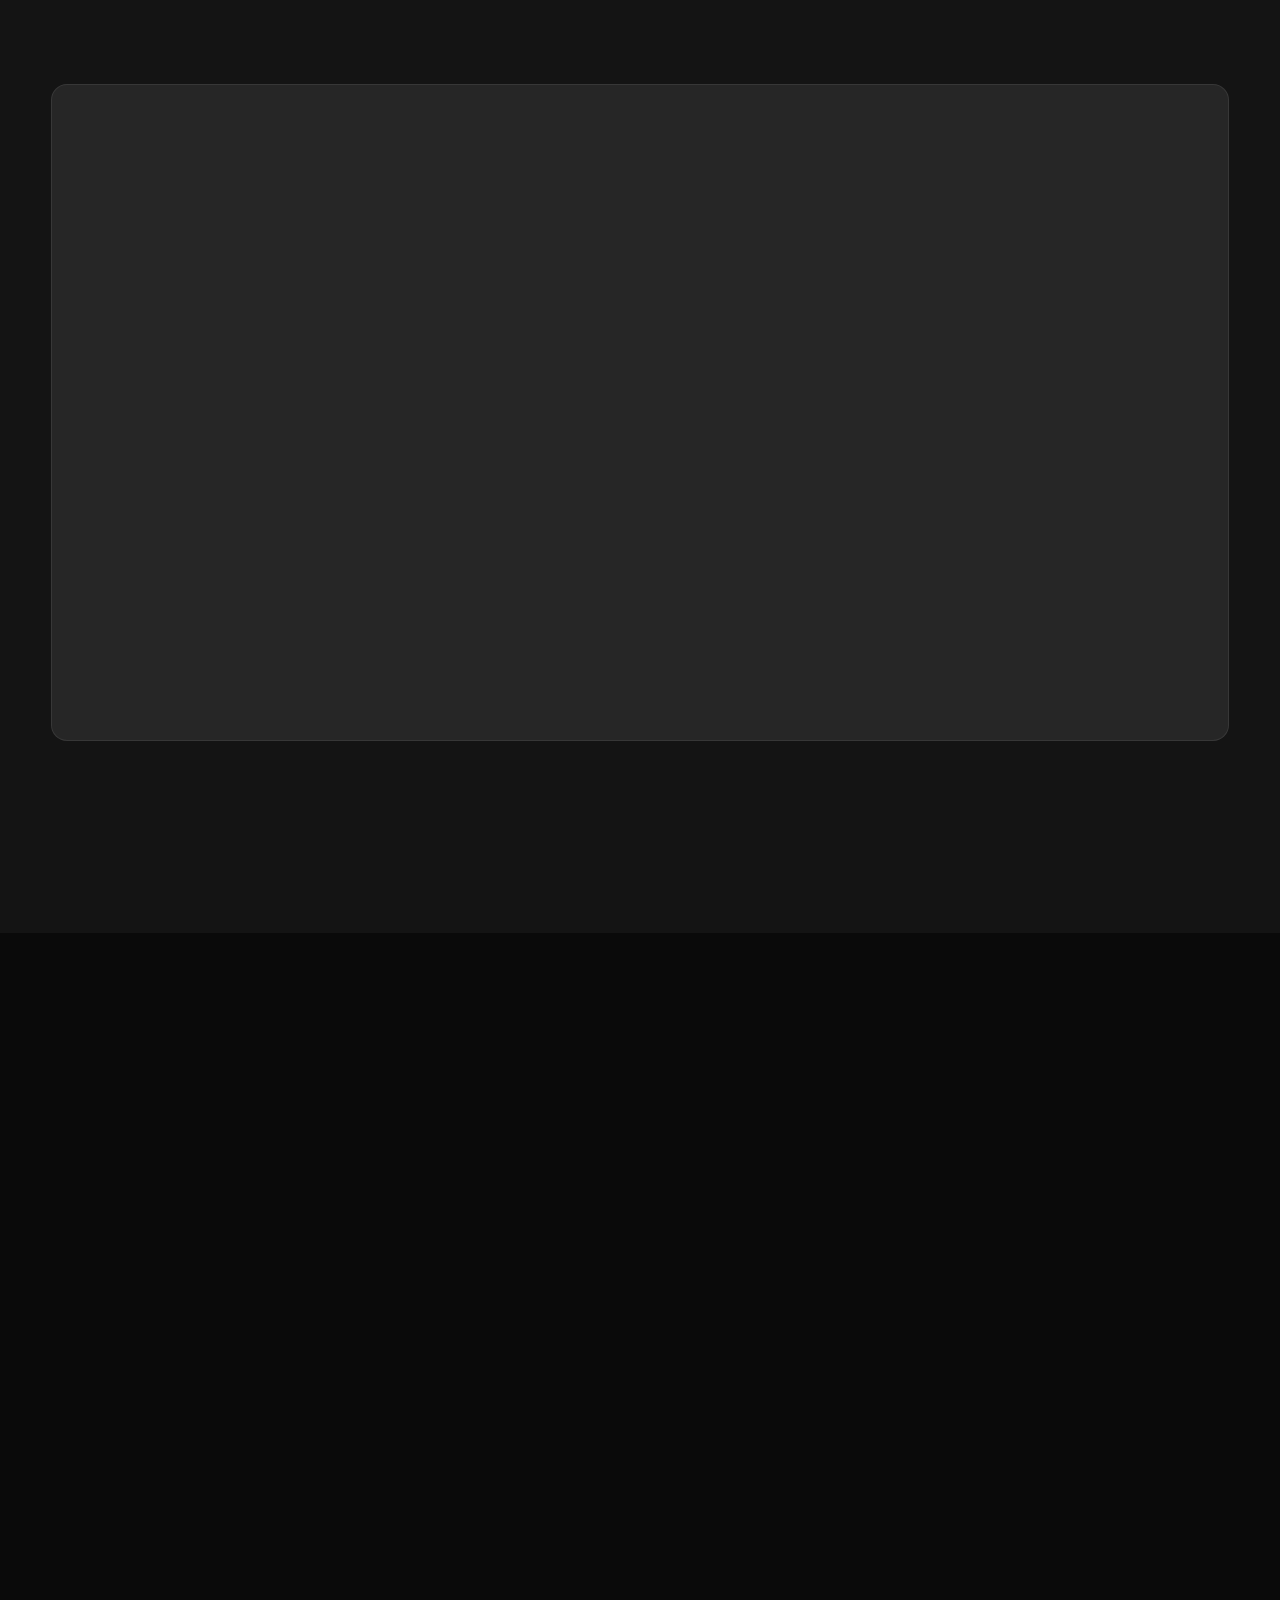
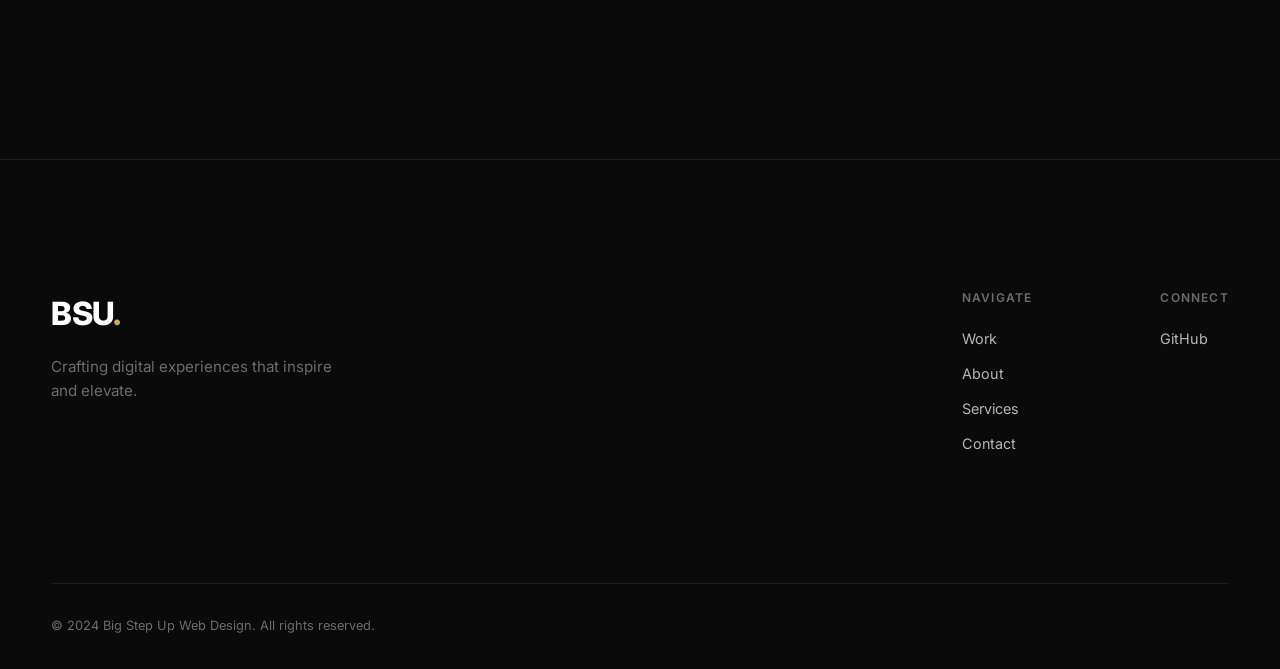
==== commit 7fcbe920: "Complete base64 encoding - regenerated write_files.py with verified chunks" ====
--- a/index.html
+++ b/index.html
@@ -10,8 +10,6 @@
     <link href="https://fonts.googleapis.com/css2?family=Inter:wght@300;400;500;600;700;800;900&family=Playfair+Display:ital,wght@0,400;0,700;0,900;1,400;1,700;1,900&display=swap" rel="stylesheet">
 </head>
 <body>
-    <canvas id="galaxy-canvas" class="galaxy-canvas"></canvas>
-    <div class="floating-particles" id="floating-particles"></div>
     <div class="cursor-dot"></div>
     <div class="cursor-outline"></div>
     
@@ -26,69 +24,13 @@
                 <a href="#work">Work</a>
                 <a href="#about">About</a>
                 <a href="#services">Services</a>
-                <a href="#playground">Playground</a>
                 <a href="#contact" class="nav-cta">Get in Touch</a>
             </div>
         </div>
     </nav>
 
     <section class="hero">
-        <canvas id="hero-canvas" class="hero-canvas"></canvas>
-    <!-- Framer-Inspired Morphing Blob Backgrounds -->
-    <div class="blob-container">
-        <div class="morph-blob blob-1"></div>
-        <div class="morph-blob blob-2"></div>
-        <div class="morph-blob blob-3"></div>
-        <div class="morph-blob blob-4"></div>
-        <div class="morph-blob blob-5"></div>
-    </div>
-    
-    <!-- Showit-Inspired Flowing Gradient Mesh -->
-    <canvas id="gradient-mesh-canvas" class="gradient-mesh"></canvas>
-    
-    <!-- Kinetic Light Streaks -->
-    <div class="light-streaks">
-        <div class="streak streak-1"></div>
-        <div class="streak streak-2"></div>
-        <div class="streak streak-3"></div>
-        <div class="streak streak-4"></div>
-        <div class="streak streak-5"></div>
-        <div class="streak streak-6"></div>
-    </div>
-    
-    <!-- Floating Geometric Shapes (Framer-style) -->
-    <div class="floating-shapes">
-        <div class="float-shape shape-circle"></div>
-        <div class="float-shape shape-ring"></div>
-        <div class="float-shape shape-square"></div>
-        <div class="float-shape shape-triangle"></div>
-        <div class="float-shape shape-dot-grid"></div>
-    </div>
-    
-    <!-- Parallax Depth Layers -->
-    <div class="parallax-layers">
-        <div class="parallax-layer layer-far"></div>
-        <div class="parallax-layer layer-mid"></div>
-        <div class="parallax-layer layer-near"></div>
-    </div>
-    
-    <!-- Noise Texture Overlay -->
-    <div class="noise-overlay"></div>
-
-        <div class="hero-gradient-orbs">
-            <div class="gradient-orb orb-1"></div>
-            <div class="gradient-orb orb-2"></div>
-            <div class="gradient-orb orb-3"></div>
-        </div>
-        <div class="aurora-overlay"></div>
         <div class="hero-bg-text" aria-hidden="true">DESIGN</div>
-        <div class="title-backdrop">
-            <canvas id="grid-canvas" class="grid-canvas"></canvas>
-            <div class="radiant-glow"></div>
-            <div class="energy-ring ring-1"></div>
-            <div class="energy-ring ring-2"></div>
-            <div class="energy-ring ring-3"></div>
-        </div>
         <div class="hero-content">
             <div class="hero-eyebrow">
                 <span class="eyebrow-line"></span>
@@ -321,77 +263,6 @@
         </div>
     </section>
 
-
-    <!-- Template Playground Section -->
-    <section id="playground" class="playground-section">
-        <div class="section-container">
-            <div class="section-header">
-                <span class="section-number">05</span>
-                <h2 class="section-title">Template<br>Playground</h2>
-                <p class="section-subtitle">Experiment with colors, fonts, and layouts. Design your vision in real-time.</p>
-            </div>
-            <div class="playground-content">
-                <div class="playground-controls">
-                    <div class="control-group">
-                        <label class="control-label">Background</label>
-                        <div class="color-swatches" data-target="bg">
-                            <button class="swatch active" data-color="#0a0a0a" style="background:#0a0a0a"></button>
-                            <button class="swatch" data-color="#1a0a2e" style="background:#1a0a2e"></button>
-                            <button class="swatch" data-color="#0a1628" style="background:#0a1628"></button>
-                            <button class="swatch" data-color="#1a1a2e" style="background:#1a1a2e"></button>
-                            <button class="swatch" data-color="#ffffff" style="background:#ffffff"></button>
-                        </div>
-                    </div>
-                    <div class="control-group">
-                        <label class="control-label">Accent Color</label>
-                        <div class="color-swatches" data-target="accent">
-                            <button class="swatch active" data-color="#c9a96e" style="background:#c9a96e"></button>
-                            <button class="swatch" data-color="#8b5cf6" style="background:#8b5cf6"></button>
-                            <button class="swatch" data-color="#ec4899" style="background:#ec4899"></button>
-                            <button class="swatch" data-color="#06b6d4" style="background:#06b6d4"></button>
-                            <button class="swatch" data-color="#fbbf24" style="background:#fbbf24"></button>
-                        </div>
-                    </div>
-                    <div class="control-group">
-                        <label class="control-label">Font Style</label>
-                        <div class="font-options">
-                            <button class="font-btn active" data-font="'Inter', sans-serif">Modern</button>
-                            <button class="font-btn" data-font="'Playfair Display', serif">Classic</button>
-                            <button class="font-btn" data-font="'Courier New', monospace">Code</button>
-                        </div>
-                    </div>
-                    <div class="control-group">
-                        <label class="control-label">Card Style</label>
-                        <div class="style-options">
-                            <button class="style-btn active" data-style="glass">Glass</button>
-                            <button class="style-btn" data-style="solid">Solid</button>
-                            <button class="style-btn" data-style="gradient">Gradient</button>
-                            <button class="style-btn" data-style="neon">Neon</button>
-                        </div>
-                    </div>
-                </div>
-                <div class="playground-preview">
-                    <div class="preview-card" id="preview-card">
-                        <div class="preview-card-glow"></div>
-                        <div class="preview-header">
-                            <span class="preview-badge">Preview</span>
-                            <h3 class="preview-title">Your Design</h3>
-                        </div>
-                        <p class="preview-text">See your template choices come to life. Experiment freely with different combinations.</p>
-                        <div class="preview-cta">
-                            <button class="preview-btn">Explore More</button>
-                        </div>
-                        <div class="preview-dots">
-                            <span class="dot"></span>
-                            <span class="dot"></span>
-                            <span class="dot"></span>
-                        </div>
-                    </div>
-                </div>
-            </div>
-        </div>
-    </section>
-
     <section id="contact" class="contact-section">
         <div class="section-container">
             <div class="contact-content fade-in">
--- a/styles.css
+++ b/styles.css
@@ -1020,722 +1020,3 @@
         padding: var(--space-md);
     }
 }
-
-/* Hero Background Animations */
-.hero-canvas { position: absolute; top: 0; left: 0; width: 100%; height: 100%; z-index: 0; pointer-events: none; opacity: 0.6; }
-.hero-gradient-orbs { position: absolute; top: 0; left: 0; width: 100%; height: 100%; z-index: 0; pointer-events: none; overflow: hidden; }
-.gradient-orb { position: absolute; border-radius: 50%; filter: blur(80px); opacity: 0.15; animation-timing-function: ease-in-out; animation-iteration-count: infinite; animation-direction: alternate; }
-.orb-1 { width: 600px; height: 600px; background: radial-gradient(circle, var(--color-accent-warm) 0%, transparent 70%); top: -10%; right: -5%; animation: floatOrb1 12s ease-in-out infinite alternate; }
-.orb-2 { width: 500px; height: 500px; background: radial-gradient(circle, var(--color-accent) 0%, transparent 70%); bottom: -15%; left: -10%; animation: floatOrb2 15s ease-in-out infinite alternate; }
-.orb-3 { width: 400px; height: 400px; background: radial-gradient(circle, rgba(200, 180, 255, 0.5) 0%, transparent 70%); top: 40%; left: 50%; transform: translateX(-50%); animation: floatOrb3 10s ease-in-out infinite alternate; }
-@keyframes floatOrb1 { 0% { transform: translate(0, 0) scale(1); opacity: 0.12; } 50% { transform: translate(-40px, 30px) scale(1.1); opacity: 0.18; } 100% { transform: translate(-80px, 60px) scale(1.05); opacity: 0.12; } }
-@keyframes floatOrb2 { 0% { transform: translate(0, 0) scale(1); opacity: 0.1; } 50% { transform: translate(50px, -40px) scale(1.15); opacity: 0.16; } 100% { transform: translate(30px, -70px) scale(1); opacity: 0.1; } }
-@keyframes floatOrb3 { 0% { transform: translateX(-50%) translate(0, 0) scale(0.8); opacity: 0.08; } 50% { transform: translateX(-50%) translate(20px, -30px) scale(1); opacity: 0.14; } 100% { transform: translateX(-50%) translate(-20px, 20px) scale(0.9); opacity: 0.08; } }
-
-/* Micro-interactions - Buttons */
-.btn-primary, .btn-secondary { position: relative; overflow: hidden; transition: transform 0.4s var(--transition-smooth), box-shadow 0.4s var(--transition-smooth), border-color 0.3s ease !important; }
-.btn-primary::after, .btn-secondary::after { content: ''; position: absolute; top: 50%; left: 50%; width: 0; height: 0; background: rgba(255, 255, 255, 0.1); border-radius: 50%; transform: translate(-50%, -50%); transition: width 0.6s ease, height 0.6s ease, opacity 0.6s ease; opacity: 0; pointer-events: none; }
-.btn-primary:hover::after, .btn-secondary:hover::after { width: 300px; height: 300px; opacity: 1; }
-.btn-primary:hover { transform: translateY(-2px) scale(1.02); box-shadow: 0 10px 40px rgba(201, 169, 110, 0.3); }
-.btn-secondary:hover { transform: translateY(-2px) scale(1.02); box-shadow: 0 10px 40px rgba(255, 255, 255, 0.1); }
-
-/* Micro-interactions - Cards */
-.project-card { transition: transform 0.5s var(--transition-smooth), box-shadow 0.5s var(--transition-smooth) !important; }
-.project-card:hover { transform: translateY(-8px) scale(1.01); box-shadow: 0 30px 60px rgba(0, 0, 0, 0.4), 0 0 40px rgba(201, 169, 110, 0.05); }
-.project-card::before { content: ''; position: absolute; top: 0; left: 0; right: 0; bottom: 0; border-radius: inherit; background: linear-gradient(135deg, rgba(201, 169, 110, 0.05) 0%, transparent 50%); opacity: 0; transition: opacity 0.5s ease; pointer-events: none; z-index: 1; }
-.project-card:hover::before { opacity: 1; }
-
-/* Micro-interactions - Nav Links */
-.nav-links a { position: relative; transition: color 0.3s ease, transform 0.3s ease !important; }
-.nav-links a::after { content: ''; position: absolute; bottom: -4px; left: 0; width: 0; height: 1px; background: var(--color-accent-warm); transition: width 0.4s var(--transition-smooth); }
-.nav-links a:hover::after { width: 100%; }
-.nav-links a:hover { transform: translateY(-1px); }
-.nav-cta { position: relative; overflow: hidden; }
-.nav-cta::before { content: ''; position: absolute; top: 0; left: -100%; width: 100%; height: 100%; background: linear-gradient(90deg, transparent, rgba(255, 255, 255, 0.1), transparent); transition: left 0.6s ease; }
-.nav-cta:hover::before { left: 100%; }
-
-/* Service items hover */
-.service-item, .stat-item { transition: transform 0.4s var(--transition-smooth), background-color 0.4s ease !important; }
-.service-item:hover, .stat-item:hover { transform: translateY(-4px); background-color: rgba(255, 255, 255, 0.03); }
-
-/* Hero z-index layering */
-.hero { position: relative; }
-.hero-bg-text { z-index: 1; }
-.hero-content { position: relative; z-index: 2; }
-.hero-scroll-indicator { position: relative; z-index: 2; animation: subtlePulse 3s ease-in-out infinite; }
-@keyframes subtlePulse { 0%, 100% { opacity: 0.7; transform: translateY(0); } 50% { opacity: 1; transform: translateY(5px); } }
-
-/* Responsive */
-@media (max-width: 768px) { .gradient-orb { filter: blur(60px); opacity: 0.1; } .orb-1 { width: 300px; height: 300px; } .orb-2 { width: 250px; height: 250px; } .orb-3 { width: 200px; height: 200px; } .hero-canvas { opacity: 0.4; } }
-@media (prefers-reduced-motion: reduce) { .gradient-orb, .hero-scroll-indicator { animation: none; } .hero-canvas { display: none; } }
-
-
-
-/* ENHANCED VISUAL EFFECTS */
-:root {
-    --color-purple: #8b5cf6;
-    --color-purple-light: #a855f7;
-    --color-purple-dark: #6d28d9;
-    --color-gold: #fbbf24;
-    --color-electric-purple: #bf5af2;
-    --color-nebula: #4c1d95;
-}
-.galaxy-canvas { position: fixed; top: 0; left: 0; width: 100%; height: 100%; z-index: -2; pointer-events: none; }
-.floating-particles { position: fixed; top: 0; left: 0; width: 100%; height: 100%; z-index: 0; pointer-events: none; overflow: hidden; }
-.floating-particle { position: absolute; border-radius: 50%; pointer-events: none; animation: floatParticle linear infinite; opacity: 0; }
-@keyframes floatParticle { 0% { transform: translateY(100vh) rotate(0deg); opacity: 0; } 10% { opacity: 1; } 90% { opacity: 1; } 100% { transform: translateY(-100px) rotate(720deg); opacity: 0; } }
-.aurora-overlay { position: absolute; top: 0; left: 0; width: 100%; height: 100%; z-index: 0; pointer-events: none; background: radial-gradient(ellipse at 20% 50%, rgba(139,92,246,0.08) 0%, transparent 50%), radial-gradient(ellipse at 80% 20%, rgba(251,191,36,0.06) 0%, transparent 40%), radial-gradient(ellipse at 60% 80%, rgba(168,85,247,0.05) 0%, transparent 45%); animation: auroraShift 15s ease-in-out infinite alternate; }
-@keyframes auroraShift { 0% { opacity: 0.6; transform: scale(1); } 50% { opacity: 0.8; } 100% { opacity: 0.7; transform: scale(1.05) rotate(1deg); } }
-.gradient-orb.orb-1 { background: radial-gradient(circle, rgba(139,92,246,0.3) 0%, transparent 70%) !important; }
-.gradient-orb.orb-2 { background: radial-gradient(circle, rgba(201,169,110,0.25) 0%, transparent 70%) !important; }
-.gradient-orb.orb-3 { background: radial-gradient(circle, rgba(168,85,247,0.2) 0%, transparent 70%) !important; }
-.title-italic { background: linear-gradient(135deg, var(--color-gold-warm), var(--color-purple-light), var(--color-gold)); background-size: 200% auto; -webkit-background-clip: text; -webkit-text-fill-color: transparent; background-clip: text; animation: textShimmer 4s ease-in-out infinite; }
-@keyframes textShimmer { 0% { background-position: 0% center; } 50% { background-position: 100% center; } 100% { background-position: 0% center; } }
-.section-number { text-shadow: 0 0 20px rgba(139,92,246,0.3); }
-.btn-primary:hover { box-shadow: 0 0 30px rgba(139,92,246,0.3), 0 0 60px rgba(201,169,110,0.2) !important; }
-.btn-secondary:hover { border-color: var(--color-purple-light) !important; color: var(--color-purple-light) !important; box-shadow: 0 0 20px rgba(139,92,246,0.2); }
-.nav-cta:hover { background: linear-gradient(135deg, var(--color-gold-warm), var(--color-purple)) !important; box-shadow: 0 4px 20px rgba(139,92,246,0.3); }
-.service-item:hover { border-color: rgba(139,92,246,0.3) !important; box-shadow: 0 10px 40px rgba(139,92,246,0.1), 0 0 80px rgba(201,169,110,0.05); }
-.project-card:hover { box-shadow: 0 20px 60px rgba(139,92,246,0.15), 0 0 100px rgba(201,169,110,0.08) !important; }
-.marquee-section { border-top: 1px solid rgba(139,92,246,0.1) !important; border-bottom: 1px solid rgba(139,92,246,0.1) !important; }
-
-
-.playground-section { padding: 120px 0; position: relative; overflow: hidden; }
-.playground-section::before { content: ""; position: absolute; top: 0; left: 0; width: 100%; height: 100%; background: radial-gradient(ellipse at 30% 50%, rgba(139,92,246,0.05) 0%, transparent 60%), radial-gradient(ellipse at 70% 50%, rgba(251,191,36,0.04) 0%, transparent 50%); pointer-events: none; }
-.playground-content { display: grid; grid-template-columns: 1fr 1fr; gap: 60px; margin-top: 60px; align-items: start; }
-.playground-controls { display: flex; flex-direction: column; gap: 30px; }
-.control-group { background: rgba(255,255,255,0.03); border: 1px solid rgba(255,255,255,0.08); border-radius: 16px; padding: 24px; transition: all 0.3s ease; }
-.control-group:hover { border-color: rgba(139,92,246,0.3); background: rgba(139,92,246,0.03); }
-.control-label { display: block; font-size: 0.85rem; text-transform: uppercase; letter-spacing: 2px; color: rgba(255,255,255,0.5); margin-bottom: 16px; font-weight: 500; }
-.color-swatches { display: flex; gap: 12px; flex-wrap: wrap; }
-.swatch { width: 40px; height: 40px; border-radius: 50%; border: 2px solid rgba(255,255,255,0.1); cursor: pointer; transition: all 0.3s ease; }
-.swatch:hover { transform: scale(1.2); border-color: rgba(255,255,255,0.5); }
-.swatch.active { border-color: var(--color-purple-light); box-shadow: 0 0 15px rgba(139,92,246,0.5); transform: scale(1.1); }
-.font-options, .style-options { display: flex; gap: 10px; flex-wrap: wrap; }
-.font-btn, .style-btn { padding: 10px 20px; border: 1px solid rgba(255,255,255,0.15); border-radius: 8px; background: transparent; color: rgba(255,255,255,0.7); cursor: pointer; font-size: 0.85rem; transition: all 0.3s ease; }
-.font-btn:hover, .style-btn:hover { border-color: var(--color-purple-light); color: white; background: rgba(139,92,246,0.1); }
-.font-btn.active, .style-btn.active { border-color: var(--color-purple); background: rgba(139,92,246,0.15); color: white; box-shadow: 0 0 10px rgba(139,92,246,0.2); }
-.playground-preview { position: sticky; top: 120px; display: flex; justify-content: center; align-items: center; min-height: 400px; }
-.preview-card { position: relative; width: 100%; max-width: 380px; padding: 40px; border-radius: 24px; background: rgba(255,255,255,0.03); border: 1px solid rgba(255,255,255,0.1); backdrop-filter: blur(20px); transition: all 0.5s cubic-bezier(0.4,0,0.2,1); overflow: hidden; }
-.preview-card-glow { position: absolute; top: -50%; left: -50%; width: 200%; height: 200%; background: conic-gradient(from 0deg, transparent, rgba(139,92,246,0.1), transparent, rgba(201,169,110,0.1), transparent); animation: glowRotate 8s linear infinite; pointer-events: none; }
-@keyframes glowRotate { from { transform: rotate(0deg); } to { transform: rotate(360deg); } }
-.preview-header { position: relative; z-index: 1; margin-bottom: 20px; }
-.preview-badge { display: inline-block; padding: 4px 12px; border-radius: 20px; font-size: 0.7rem; text-transform: uppercase; letter-spacing: 2px; background: linear-gradient(135deg, var(--color-purple), var(--color-gold-warm)); color: white; margin-bottom: 16px; font-weight: 600; }
-.preview-title { font-size: 1.8rem; font-weight: 700; color: white; transition: all 0.3s ease; }
-.preview-text { position: relative; z-index: 1; color: rgba(255,255,255,0.6); line-height: 1.6; margin-bottom: 24px; transition: all 0.3s ease; }
-.preview-cta { position: relative; z-index: 1; margin-bottom: 20px; }
-.preview-btn { padding: 12px 28px; border: none; border-radius: 8px; background: linear-gradient(135deg, var(--color-purple), var(--color-gold-warm)); color: white; font-weight: 600; cursor: pointer; transition: all 0.3s ease; font-size: 0.9rem; }
-.preview-btn:hover { transform: translateY(-2px); box-shadow: 0 8px 25px rgba(139,92,246,0.4); }
-.preview-dots { position: relative; z-index: 1; display: flex; gap: 8px; justify-content: center; }
-.preview-dots .dot { width: 8px; height: 8px; border-radius: 50%; background: rgba(255,255,255,0.2); transition: all 0.3s ease; }
-.preview-dots .dot:first-child { background: var(--color-purple-light); }
-.preview-card.style-glass { background: rgba(255,255,255,0.03); backdrop-filter: blur(20px); border: 1px solid rgba(255,255,255,0.1); }
-.preview-card.style-solid { background: #1a1a2e; backdrop-filter: none; border: 1px solid rgba(255,255,255,0.05); }
-.preview-card.style-gradient { background: linear-gradient(135deg, rgba(139,92,246,0.15), rgba(201,169,110,0.1)); border: 1px solid rgba(139,92,246,0.2); }
-.preview-card.style-neon { background: rgba(0,0,0,0.8); border: 1px solid var(--color-purple); box-shadow: 0 0 30px rgba(139,92,246,0.3), inset 0 0 30px rgba(139,92,246,0.05); }
-@media (max-width: 768px) { .playground-content { grid-template-columns: 1fr; gap: 40px; } .playground-preview { position: relative; top: 0; } .floating-particle { display: none; } }
-@media (prefers-reduced-motion: reduce) { .aurora-overlay, .floating-particle, .preview-card-glow { animation: none !important; } .title-italic { animation: none !important; -webkit-text-fill-color: var(--color-gold-warm); } }
-
-
-/* ============================================
-   DRAMATIC TITLE BACKDROP - Neon Grid & Glow
-   ============================================ */
-
-.title-backdrop {
-    position: absolute;
-    top: 50%;
-    left: 50%;
-    transform: translate(-50%, -50%);
-    width: 80%;
-    height: 70%;
-    z-index: 1;
-    pointer-events: none;
-    overflow: hidden;
-}
-
-.grid-canvas {
-    position: absolute;
-    top: 0;
-    left: 0;
-    width: 100%;
-    height: 100%;
-    opacity: 1;
-}
-
-.radiant-glow {
-    position: absolute;
-    top: 50%;
-    left: 50%;
-    transform: translate(-50%, -50%);
-    width: 900px;
-    height: 900px;
-    background: radial-gradient(ellipse at center,
-        rgba(139, 92, 246, 0.25) 0%,
-        rgba(139, 92, 246, 0.15) 20%,
-        rgba(201, 169, 110, 0.1) 40%,
-        transparent 70%);
-    animation: radiantPulse 4s ease-in-out infinite;
-    border-radius: 50%;
-}
-
-@keyframes radiantPulse {
-    0%, 100% { transform: translate(-50%, -50%) scale(1); opacity: 0.8; }
-    50% { transform: translate(-50%, -50%) scale(1.15); opacity: 1; }
-}
-
-.energy-ring {
-    position: absolute;
-    top: 50%;
-    left: 50%;
-    transform: translate(-50%, -50%);
-    border-radius: 50%;
-    border: 2px solid rgba(139, 92, 246, 0.4);
-    animation: ringExpand 6s ease-out infinite;
-}
-
-.energy-ring.ring-1 {
-    width: 200px;
-    height: 200px;
-    animation-delay: 0s;
-    border-color: rgba(139, 92, 246, 0.5);
-}
-
-.energy-ring.ring-2 {
-    width: 350px;
-    height: 350px;
-    animation-delay: 2s;
-    border-color: rgba(201, 169, 110, 0.4);
-}
-
-.energy-ring.ring-3 {
-    width: 500px;
-    height: 500px;
-    animation-delay: 4s;
-    border-color: rgba(168, 85, 247, 0.35);
-}
-
-@keyframes ringExpand {
-    0% { transform: translate(-50%, -50%) scale(0.5); opacity: 1; }
-    100% { transform: translate(-50%, -50%) scale(2); opacity: 0; }
-}
-
-/* Enhanced Title Styling */
-.hero-title {
-    position: relative;
-    z-index: 2;
-    text-shadow: 0 0 40px rgba(139, 92, 246, 0.15), 0 0 80px rgba(139, 92, 246, 0.05);
-}
-
-.hero-title .title-italic {
-    background: linear-gradient(135deg, #c9a96e 0%, #a855f7 40%, #fbbf24 70%, #8b5cf6 100%);
-    background-size: 300% auto;
-    -webkit-background-clip: text;
-    -webkit-text-fill-color: transparent;
-    background-clip: text;
-    opacity: 1 !important;
-    animation: fadeSlideUp 0.8s var(--transition-smooth) forwards, titleGradientFlow 6s ease-in-out infinite;
-    animation-delay: 0.6s, 0s;
-    filter: drop-shadow(0 0 20px rgba(139, 92, 246, 0.3));
-}
-
-@keyframes titleGradientFlow {
-    0% { background-position: 0% center; }
-    50% { background-position: 100% center; }
-    100% { background-position: 0% center; }
-}
-
-.hero-content {
-    position: relative;
-    z-index: 2;
-}
-
-@media (max-width: 768px) {
-    .title-backdrop { width: 95%; height: 60%; }
-    .radiant-glow { width: 300px; height: 300px; }
-    .energy-ring.ring-1 { width: 120px; height: 120px; }
-    .energy-ring.ring-2 { width: 200px; height: 200px; }
-    .energy-ring.ring-3 { width: 300px; height: 300px; }
-}
-
-@media (prefers-reduced-motion: reduce) {
-    .radiant-glow, .energy-ring { animation: none !important; }
-.hero-title .title-italic {
-    background: linear-gradient(135deg, #c9a96e 0%, #a855f7 40%, #fbbf24 70%, #8b5cf6 100%);
-    background-size: 300% auto;
-    -webkit-background-clip: text;
-    -webkit-text-fill-color: transparent;
-    background-clip: text;
-    opacity: 1 !important;
-    animation: fadeSlideUp 0.8s var(--transition-smooth) forwards, titleGradientFlow 6s ease-in-out infinite;
-    animation-delay: 0.6s, 0s;
-    filter: drop-shadow(0 0 20px rgba(139, 92, 246, 0.3));
-}
-
-/* ============================================
-   FRAMER & SHOWIT INSPIRED BACKGROUND ANIMATIONS
-   Bold, Dynamic, Visually Heavy
-   ============================================ */
-
-/* Morphing Blob Container */
-.blob-container {
-    position: absolute;
-    top: 0;
-    left: 0;
-    width: 100%;
-    height: 100%;
-    overflow: hidden;
-    z-index: 0;
-    pointer-events: none;
-}
-
-/* Framer-Inspired Morphing Blobs */
-.morph-blob {
-    position: absolute;
-    border-radius: 50%;
-    filter: blur(60px);
-    opacity: 0.6;
-    mix-blend-mode: screen;
-    will-change: transform, border-radius;
-}
-
-.blob-1 {
-    width: 600px;
-    height: 600px;
-    background: radial-gradient(circle, rgba(139, 92, 246, 0.8), rgba(59, 130, 246, 0.4), transparent);
-    top: -15%;
-    left: -10%;
-    animation: morphBlob1 12s ease-in-out infinite, floatBlob1 20s ease-in-out infinite;
-}
-
-.blob-2 {
-    width: 500px;
-    height: 500px;
-    background: radial-gradient(circle, rgba(236, 72, 153, 0.7), rgba(168, 85, 247, 0.4), transparent);
-    top: 20%;
-    right: -8%;
-    animation: morphBlob2 15s ease-in-out infinite, floatBlob2 18s ease-in-out infinite;
-}
-
-.blob-3 {
-    width: 450px;
-    height: 450px;
-    background: radial-gradient(circle, rgba(6, 182, 212, 0.6), rgba(59, 130, 246, 0.3), transparent);
-    bottom: -10%;
-    left: 20%;
-    animation: morphBlob3 18s ease-in-out infinite, floatBlob3 22s ease-in-out infinite;
-}
-
-.blob-4 {
-    width: 350px;
-    height: 350px;
-    background: radial-gradient(circle, rgba(249, 115, 22, 0.5), rgba(236, 72, 153, 0.3), transparent);
-    top: 50%;
-    left: 50%;
-    transform: translate(-50%, -50%);
-    animation: morphBlob4 20s ease-in-out infinite, pulseBlob 8s ease-in-out infinite;
-}
-
-.blob-5 {
-    width: 700px;
-    height: 700px;
-    background: radial-gradient(circle, rgba(99, 102, 241, 0.4), rgba(139, 92, 246, 0.2), transparent);
-    top: -20%;
-    right: -20%;
-    animation: morphBlob5 25s ease-in-out infinite, floatBlob1 30s ease-in-out infinite reverse;
-}
-
-/* Blob Morphing Keyframes */
-@keyframes morphBlob1 {
-    0%, 100% { border-radius: 60% 40% 30% 70% / 60% 30% 70% 40%; }
-    25% { border-radius: 30% 60% 70% 40% / 50% 60% 30% 60%; }
-    50% { border-radius: 50% 60% 30% 60% / 30% 50% 70% 60%; }
-    75% { border-radius: 40% 60% 60% 40% / 60% 40% 50% 50%; }
-}
-
-@keyframes morphBlob2 {
-    0%, 100% { border-radius: 40% 60% 60% 40% / 70% 30% 50% 50%; }
-    25% { border-radius: 60% 40% 40% 60% / 40% 70% 60% 30%; }
-    50% { border-radius: 30% 70% 50% 50% / 60% 40% 30% 70%; }
-    75% { border-radius: 70% 30% 60% 40% / 30% 60% 70% 40%; }
-}
-
-@keyframes morphBlob3 {
-    0%, 100% { border-radius: 50% 50% 40% 60% / 40% 60% 50% 50%; }
-    33% { border-radius: 60% 40% 70% 30% / 50% 50% 40% 60%; }
-    66% { border-radius: 40% 60% 30% 70% / 60% 40% 60% 40%; }
-}
-
-@keyframes morphBlob4 {
-    0%, 100% { border-radius: 45% 55% 60% 40% / 55% 45% 50% 50%; }
-    50% { border-radius: 55% 45% 40% 60% / 45% 55% 50% 50%; }
-}
-
-@keyframes morphBlob5 {
-    0%, 100% { border-radius: 60% 40% 50% 50% / 50% 50% 40% 60%; }
-    25% { border-radius: 40% 60% 60% 40% / 60% 40% 50% 50%; }
-    50% { border-radius: 50% 50% 40% 60% / 40% 60% 60% 40%; }
-    75% { border-radius: 55% 45% 55% 45% / 45% 55% 45% 55%; }
-}
-
-/* Float Animations */
-@keyframes floatBlob1 {
-    0%, 100% { transform: translate(0, 0) scale(1); }
-    25% { transform: translate(80px, 40px) scale(1.1); }
-    50% { transform: translate(-40px, 80px) scale(0.95); }
-    75% { transform: translate(40px, -40px) scale(1.05); }
-}
-
-@keyframes floatBlob2 {
-    0%, 100% { transform: translate(0, 0) scale(1) rotate(0deg); }
-    25% { transform: translate(-60px, 60px) scale(1.15) rotate(5deg); }
-    50% { transform: translate(80px, -20px) scale(0.9) rotate(-5deg); }
-    75% { transform: translate(-20px, -60px) scale(1.1) rotate(3deg); }
-}
-
-@keyframes floatBlob3 {
-    0%, 100% { transform: translate(0, 0) scale(1); }
-    33% { transform: translate(100px, -50px) scale(1.2); }
-    66% { transform: translate(-60px, 30px) scale(0.85); }
-}
-
-@keyframes pulseBlob {
-    0%, 100% { opacity: 0.4; transform: translate(-50%, -50%) scale(1); }
-    50% { opacity: 0.7; transform: translate(-50%, -50%) scale(1.3); }
-}
-
-/* Gradient Mesh Canvas */
-.gradient-mesh {
-    position: absolute;
-    top: 0;
-    left: 0;
-    width: 100%;
-    height: 100%;
-    z-index: 0;
-    pointer-events: none;
-    opacity: 0.7;
-}
-
-/* Kinetic Light Streaks - Showit Inspired */
-.light-streaks {
-    position: absolute;
-    top: 0;
-    left: 0;
-    width: 100%;
-    height: 100%;
-    overflow: hidden;
-    z-index: 1;
-    pointer-events: none;
-}
-
-.streak {
-    position: absolute;
-    height: 2px;
-    background: linear-gradient(90deg, transparent, rgba(139, 92, 246, 0.8), rgba(6, 182, 212, 0.6), transparent);
-    animation: streakMove 8s linear infinite;
-    opacity: 0;
-}
-
-.streak-1 {
-    top: 15%;
-    width: 40%;
-    animation-delay: 0s;
-    animation-duration: 6s;
-}
-.streak-2 {
-    top: 35%;
-    width: 60%;
-    animation-delay: 2s;
-    animation-duration: 8s;
-    background: linear-gradient(90deg, transparent, rgba(236, 72, 153, 0.7), rgba(139, 92, 246, 0.5), transparent);
-}
-.streak-3 {
-    top: 55%;
-    width: 35%;
-    animation-delay: 4s;
-    animation-duration: 7s;
-}
-.streak-4 {
-    top: 70%;
-    width: 50%;
-    animation-delay: 1s;
-    animation-duration: 9s;
-    background: linear-gradient(90deg, transparent, rgba(6, 182, 212, 0.8), rgba(59, 130, 246, 0.5), transparent);
-}
-.streak-5 {
-    top: 25%;
-    width: 45%;
-    animation-delay: 3s;
-    animation-duration: 10s;
-    height: 1px;
-}
-.streak-6 {
-    top: 80%;
-    width: 55%;
-    animation-delay: 5s;
-    animation-duration: 7.5s;
-    background: linear-gradient(90deg, transparent, rgba(249, 115, 22, 0.6), rgba(236, 72, 153, 0.4), transparent);
-}
-
-@keyframes streakMove {
-    0% { left: -60%; opacity: 0; }
-    10% { opacity: 1; }
-    90% { opacity: 1; }
-    100% { left: 120%; opacity: 0; }
-}
-
-/* Floating Geometric Shapes - Framer Style */
-.floating-shapes {
-    position: absolute;
-    top: 0;
-    left: 0;
-    width: 100%;
-    height: 100%;
-    z-index: 1;
-    pointer-events: none;
-    overflow: hidden;
-}
-
-.float-shape {
-    position: absolute;
-    opacity: 0.15;
-    will-change: transform;
-}
-
-.shape-circle {
-    width: 200px;
-    height: 200px;
-    border: 2px solid rgba(139, 92, 246, 0.6);
-    border-radius: 50%;
-    top: 10%;
-    right: 15%;
-    animation: floatRotate 20s linear infinite, fadeInOut 8s ease-in-out infinite;
-}
-
-.shape-ring {
-    width: 300px;
-    height: 300px;
-    border: 1px solid rgba(6, 182, 212, 0.4);
-    border-radius: 50%;
-    bottom: 20%;
-    left: 5%;
-    animation: floatRotate 30s linear infinite reverse, scaleBreath 10s ease-in-out infinite;
-}
-
-.shape-square {
-    width: 150px;
-    height: 150px;
-    border: 1px solid rgba(236, 72, 153, 0.5);
-    top: 40%;
-    right: 8%;
-    animation: floatRotate 25s linear infinite, floatUpDown 12s ease-in-out infinite;
-}
-
-.shape-triangle {
-    width: 0;
-    height: 0;
-    border-left: 80px solid transparent;
-    border-right: 80px solid transparent;
-    border-bottom: 140px solid rgba(139, 92, 246, 0.1);
-    top: 60%;
-    left: 15%;
-    animation: floatRotate 35s linear infinite reverse, floatUpDown 15s ease-in-out infinite;
-}
-
-.shape-dot-grid {
-    width: 200px;
-    height: 200px;
-    background-image: radial-gradient(circle, rgba(99, 102, 241, 0.4) 1px, transparent 1px);
-    background-size: 20px 20px;
-    top: 20%;
-    left: 60%;
-    animation: floatUpDown 18s ease-in-out infinite, fadeInOut 12s ease-in-out infinite;
-}
-
-@keyframes floatRotate {
-    from { transform: rotate(0deg); }
-    to { transform: rotate(360deg); }
-}
-
-@keyframes floatUpDown {
-    0%, 100% { transform: translateY(0) rotate(0deg); }
-    50% { transform: translateY(-40px) rotate(5deg); }
-}
-
-@keyframes scaleBreath {
-    0%, 100% { transform: scale(1) rotate(0deg); }
-    50% { transform: scale(1.15) rotate(180deg); }
-}
-
-@keyframes fadeInOut {
-    0%, 100% { opacity: 0.1; }
-    50% { opacity: 0.25; }
-}
-
-/* Parallax Depth Layers */
-.parallax-layers {
-    position: absolute;
-    top: 0;
-    left: 0;
-    width: 100%;
-    height: 100%;
-    z-index: 0;
-    pointer-events: none;
-    perspective: 1000px;
-}
-
-.parallax-layer {
-    position: absolute;
-    width: 100%;
-    height: 100%;
-    will-change: transform;
-}
-
-.layer-far {
-    background: radial-gradient(ellipse at 20% 50%, rgba(99, 102, 241, 0.15) 0%, transparent 50%),
-                radial-gradient(ellipse at 80% 20%, rgba(139, 92, 246, 0.1) 0%, transparent 40%);
-    animation: parallaxDrift 40s ease-in-out infinite;
-    transform: translateZ(-200px) scale(1.2);
-}
-
-.layer-mid {
-    background: radial-gradient(ellipse at 60% 70%, rgba(6, 182, 212, 0.12) 0%, transparent 45%),
-                radial-gradient(ellipse at 30% 30%, rgba(236, 72, 153, 0.08) 0%, transparent 35%);
-    animation: parallaxDrift 30s ease-in-out infinite reverse;
-    transform: translateZ(-100px) scale(1.1);
-}
-
-.layer-near {
-    background: radial-gradient(ellipse at 70% 40%, rgba(249, 115, 22, 0.06) 0%, transparent 30%),
-                radial-gradient(ellipse at 20% 80%, rgba(99, 102, 241, 0.08) 0%, transparent 35%);
-    animation: parallaxDrift 20s ease-in-out infinite;
-    transform: translateZ(-50px) scale(1.05);
-}
-
-@keyframes parallaxDrift {
-    0%, 100% { transform: translate(0, 0); }
-    25% { transform: translate(20px, -15px); }
-    50% { transform: translate(-15px, 20px); }
-    75% { transform: translate(10px, 10px); }
-}
-
-/* Noise Texture Overlay */
-.noise-overlay {
-    position: absolute;
-    top: 0;
-    left: 0;
-    width: 100%;
-    height: 100%;
-    z-index: 2;
-    pointer-events: none;
-    opacity: 0.03;
-    background-image: url("data:image/svg+xml,%3Csvg viewBox='0 0 256 256' xmlns='http://www.w3.org/2000/svg'%3E%3Cfilter id='noise'%3E%3CfeTurbulence type='fractalNoise' baseFrequency='0.65' numOctaves='3' stitchTiles='stitch'/%3E%3C/filter%3E%3Crect width='100%25' height='100%25' filter='url(%23noise)' opacity='1'/%3E%3C/svg%3E");
-    animation: noiseShift 0.5s steps(10) infinite;
-}
-
-@keyframes noiseShift {
-    0% { transform: translate(0, 0); }
-    10% { transform: translate(-5%, -5%); }
-    20% { transform: translate(5%, 5%); }
-    30% { transform: translate(-3%, 3%); }
-    40% { transform: translate(3%, -3%); }
-    50% { transform: translate(-5%, 5%); }
-    60% { transform: translate(5%, -5%); }
-    70% { transform: translate(3%, 3%); }
-    80% { transform: translate(-3%, -3%); }
-    90% { transform: translate(5%, 0%); }
-    100% { transform: translate(0, 0); }
-}
-
-/* Enhanced Aurora Effect */
-.aurora-overlay {
-    background: linear-gradient(135deg, 
-        rgba(139, 92, 246, 0.15) 0%, 
-        rgba(6, 182, 212, 0.1) 25%, 
-        rgba(236, 72, 153, 0.12) 50%, 
-        rgba(99, 102, 241, 0.1) 75%, 
-        rgba(249, 115, 22, 0.08) 100%);
-    animation: auroraShift 15s ease-in-out infinite alternate;
-}
-
-@keyframes auroraShift {
-    0% { 
-        background-position: 0% 50%;
-        filter: hue-rotate(0deg);
-    }
-    50% { 
-        background-position: 100% 50%;
-        filter: hue-rotate(30deg);
-    }
-    100% { 
-        background-position: 50% 100%;
-        filter: hue-rotate(-20deg);
-    }
-}
-
-/* Enhanced Energy Rings */
-.energy-ring {
-    animation-duration: 4s;
-    box-shadow: 0 0 40px rgba(139, 92, 246, 0.3), inset 0 0 40px rgba(139, 92, 246, 0.1);
-}
-
-.energy-ring.ring-1 {
-    animation: energyPulse1 4s ease-in-out infinite, energyRotate 20s linear infinite;
-}
-.energy-ring.ring-2 {
-    animation: energyPulse2 5s ease-in-out infinite, energyRotate 25s linear infinite reverse;
-}
-.energy-ring.ring-3 {
-    animation: energyPulse3 6s ease-in-out infinite, energyRotate 30s linear infinite;
-}
-
-@keyframes energyPulse1 {
-    0%, 100% { transform: scale(1); opacity: 0.3; box-shadow: 0 0 30px rgba(139, 92, 246, 0.3); }
-    50% { transform: scale(1.2); opacity: 0.6; box-shadow: 0 0 60px rgba(139, 92, 246, 0.5); }
-}
-@keyframes energyPulse2 {
-    0%, 100% { transform: scale(1.1); opacity: 0.2; box-shadow: 0 0 25px rgba(6, 182, 212, 0.3); }
-    50% { transform: scale(0.9); opacity: 0.5; box-shadow: 0 0 50px rgba(6, 182, 212, 0.5); }
-}
-@keyframes energyPulse3 {
-    0%, 100% { transform: scale(0.9); opacity: 0.25; box-shadow: 0 0 20px rgba(236, 72, 153, 0.3); }
-    50% { transform: scale(1.15); opacity: 0.5; box-shadow: 0 0 55px rgba(236, 72, 153, 0.5); }
-}
-@keyframes energyRotate {
-    from { transform: rotate(0deg) scale(1); }
-    to { transform: rotate(360deg) scale(1); }
-}
-
-/* Enhanced Gradient Orbs - More Dynamic */
-.gradient-orb {
-    animation-timing-function: cubic-bezier(0.4, 0, 0.2, 1);
-    transition: all 0.3s ease;
-}
-.gradient-orb.orb-1 {
-    animation: orbFloat1 10s cubic-bezier(0.4, 0, 0.2, 1) infinite, orbPulse 5s ease-in-out infinite;
-}
-.gradient-orb.orb-2 {
-    animation: orbFloat2 12s cubic-bezier(0.4, 0, 0.2, 1) infinite, orbPulse 6s ease-in-out infinite 1s;
-}
-.gradient-orb.orb-3 {
-    animation: orbFloat3 14s cubic-bezier(0.4, 0, 0.2, 1) infinite, orbPulse 7s ease-in-out infinite 2s;
-}
-
-@keyframes orbFloat1 {
-    0%, 100% { transform: translate(0, 0) scale(1); }
-    25% { transform: translate(100px, -50px) scale(1.2); }
-    50% { transform: translate(-50px
-, 100px) scale(0.8); }
-    75% { transform: translate(50px, 50px) scale(1.1); }
-}
-@keyframes orbFloat2 {
-    0%, 100% { transform: translate(0, 0) scale(1); }
-    50% { transform: translate(60px, -80px) scale(0.85); }
-}
-@keyframes orbFloat3 {
-    0%, 100% { transform: translate(0, 0) scale(1); }
-    50% { transform: translate(-80px, -60px) scale(0.75); }
-}
-@keyframes orbPulse {
-    0%, 100% { opacity: 0.6; filter: blur(60px); }
-    50% { opacity: 0.9; filter: blur(80px); }
-}
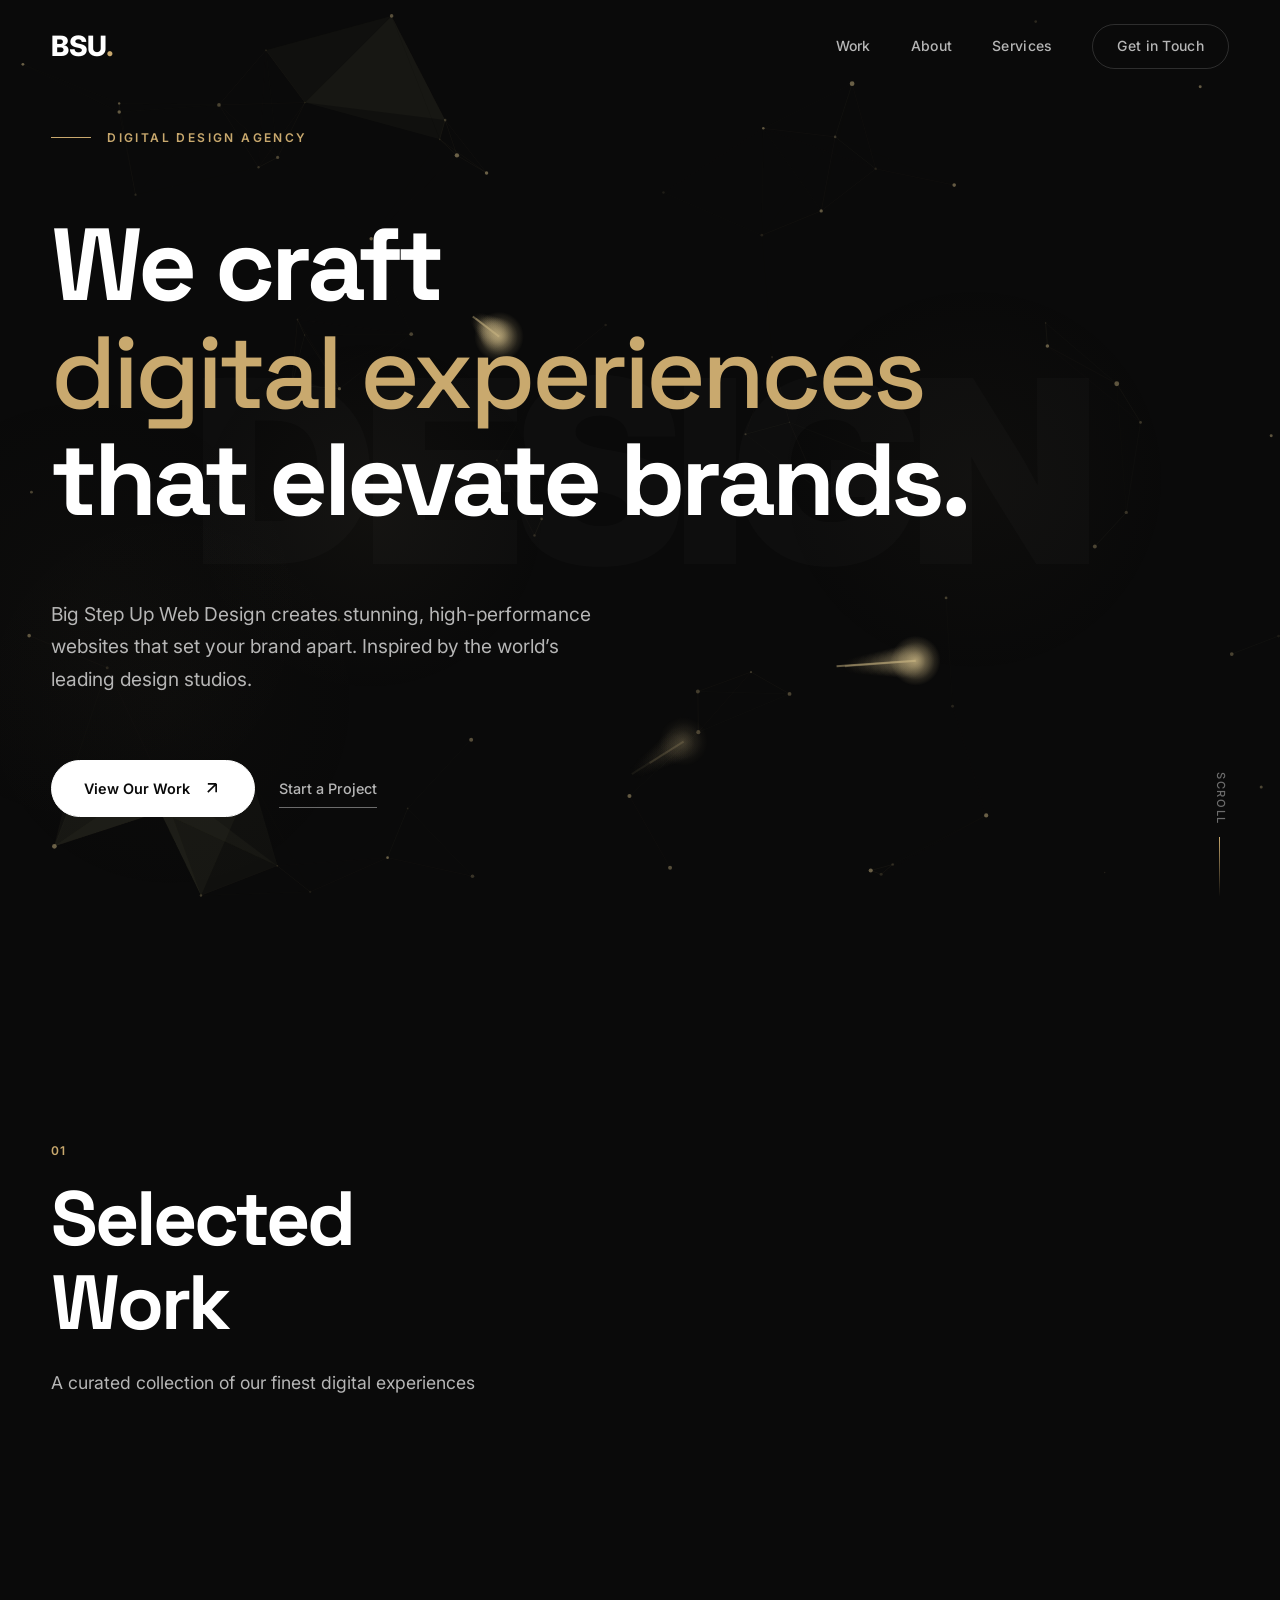
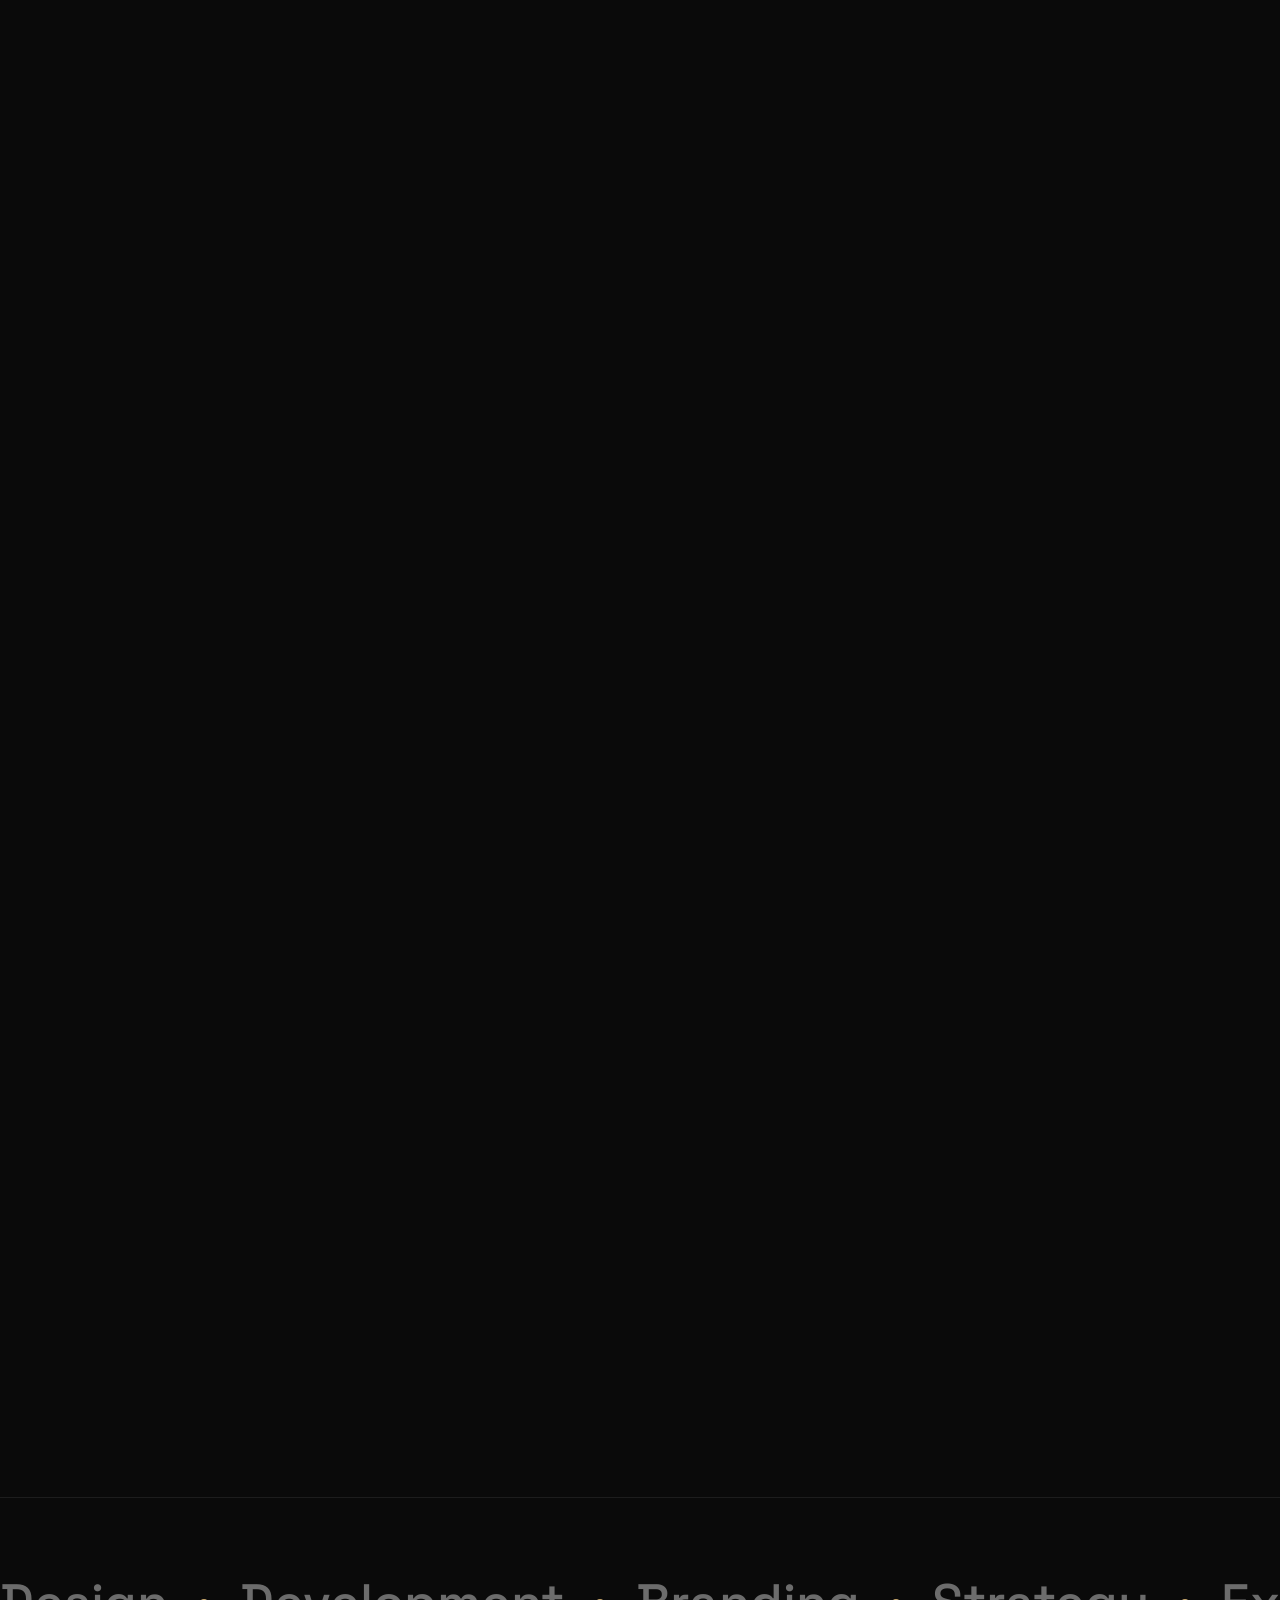
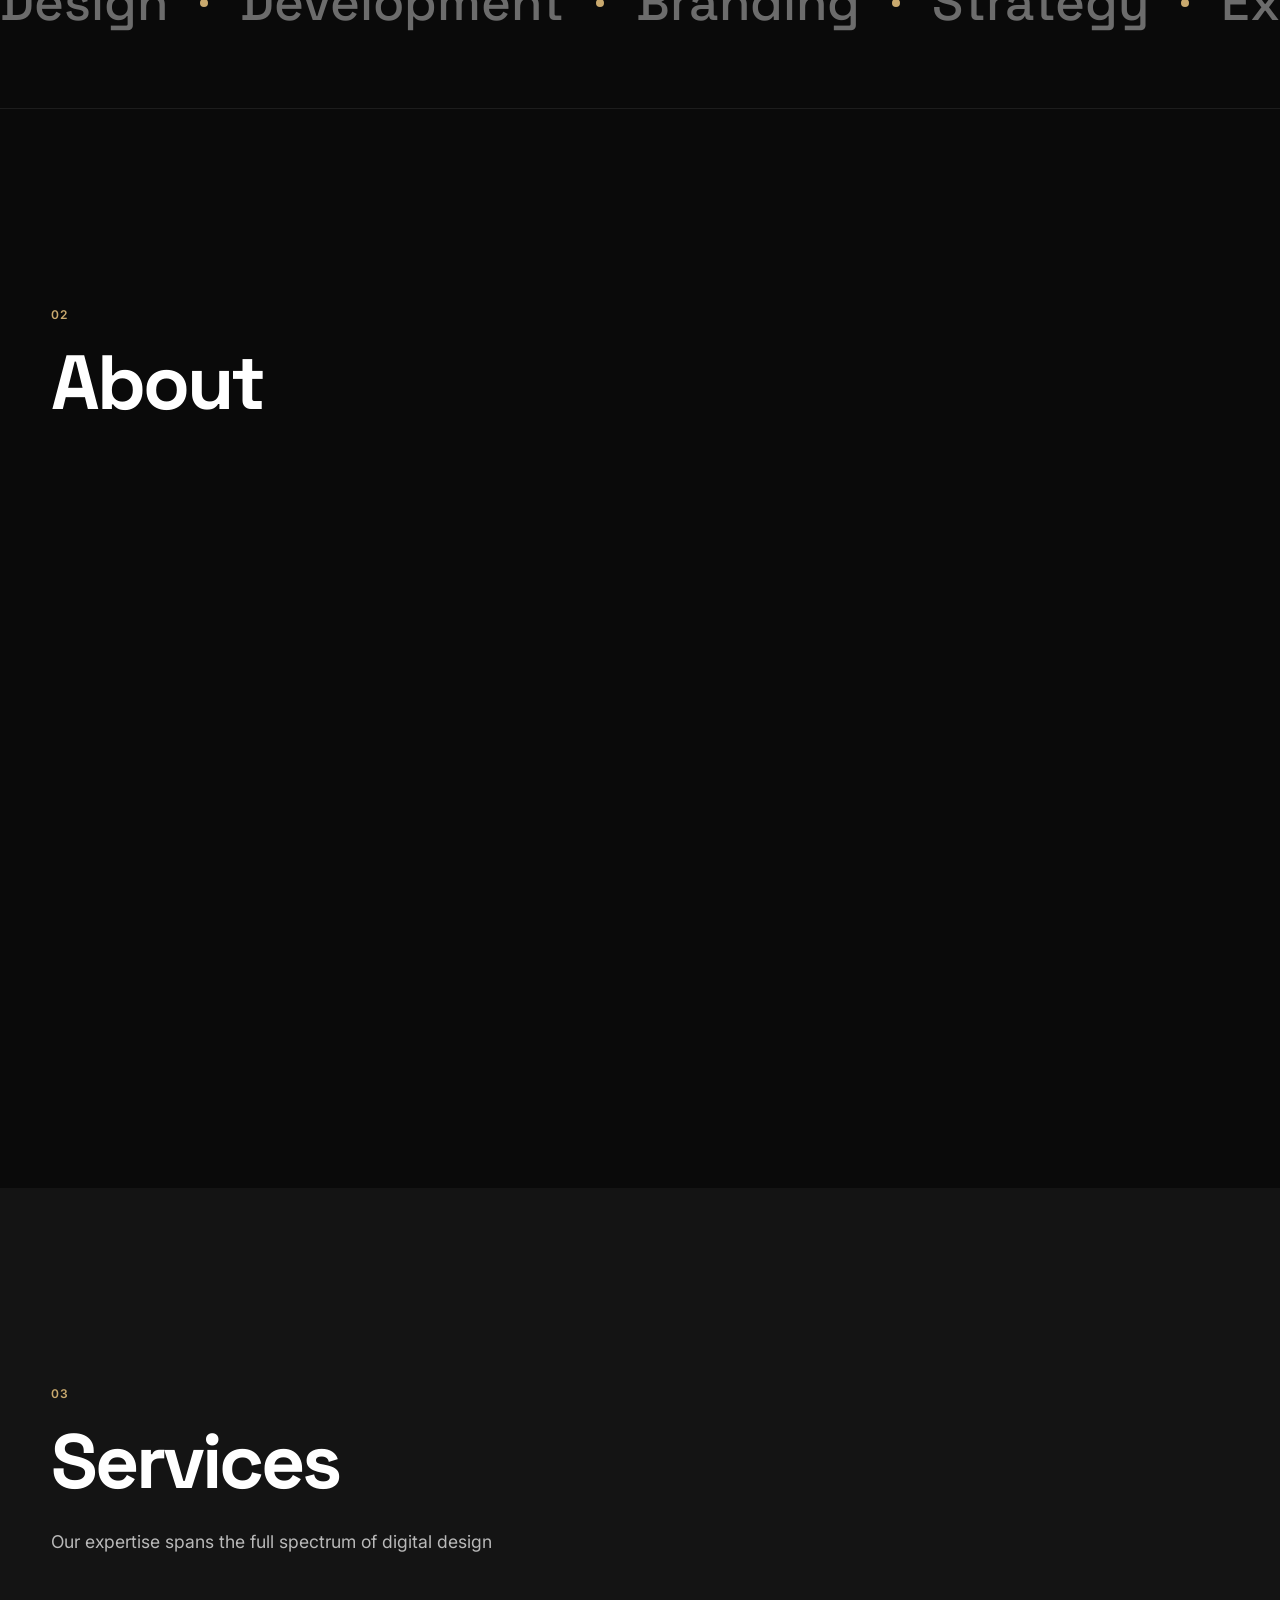
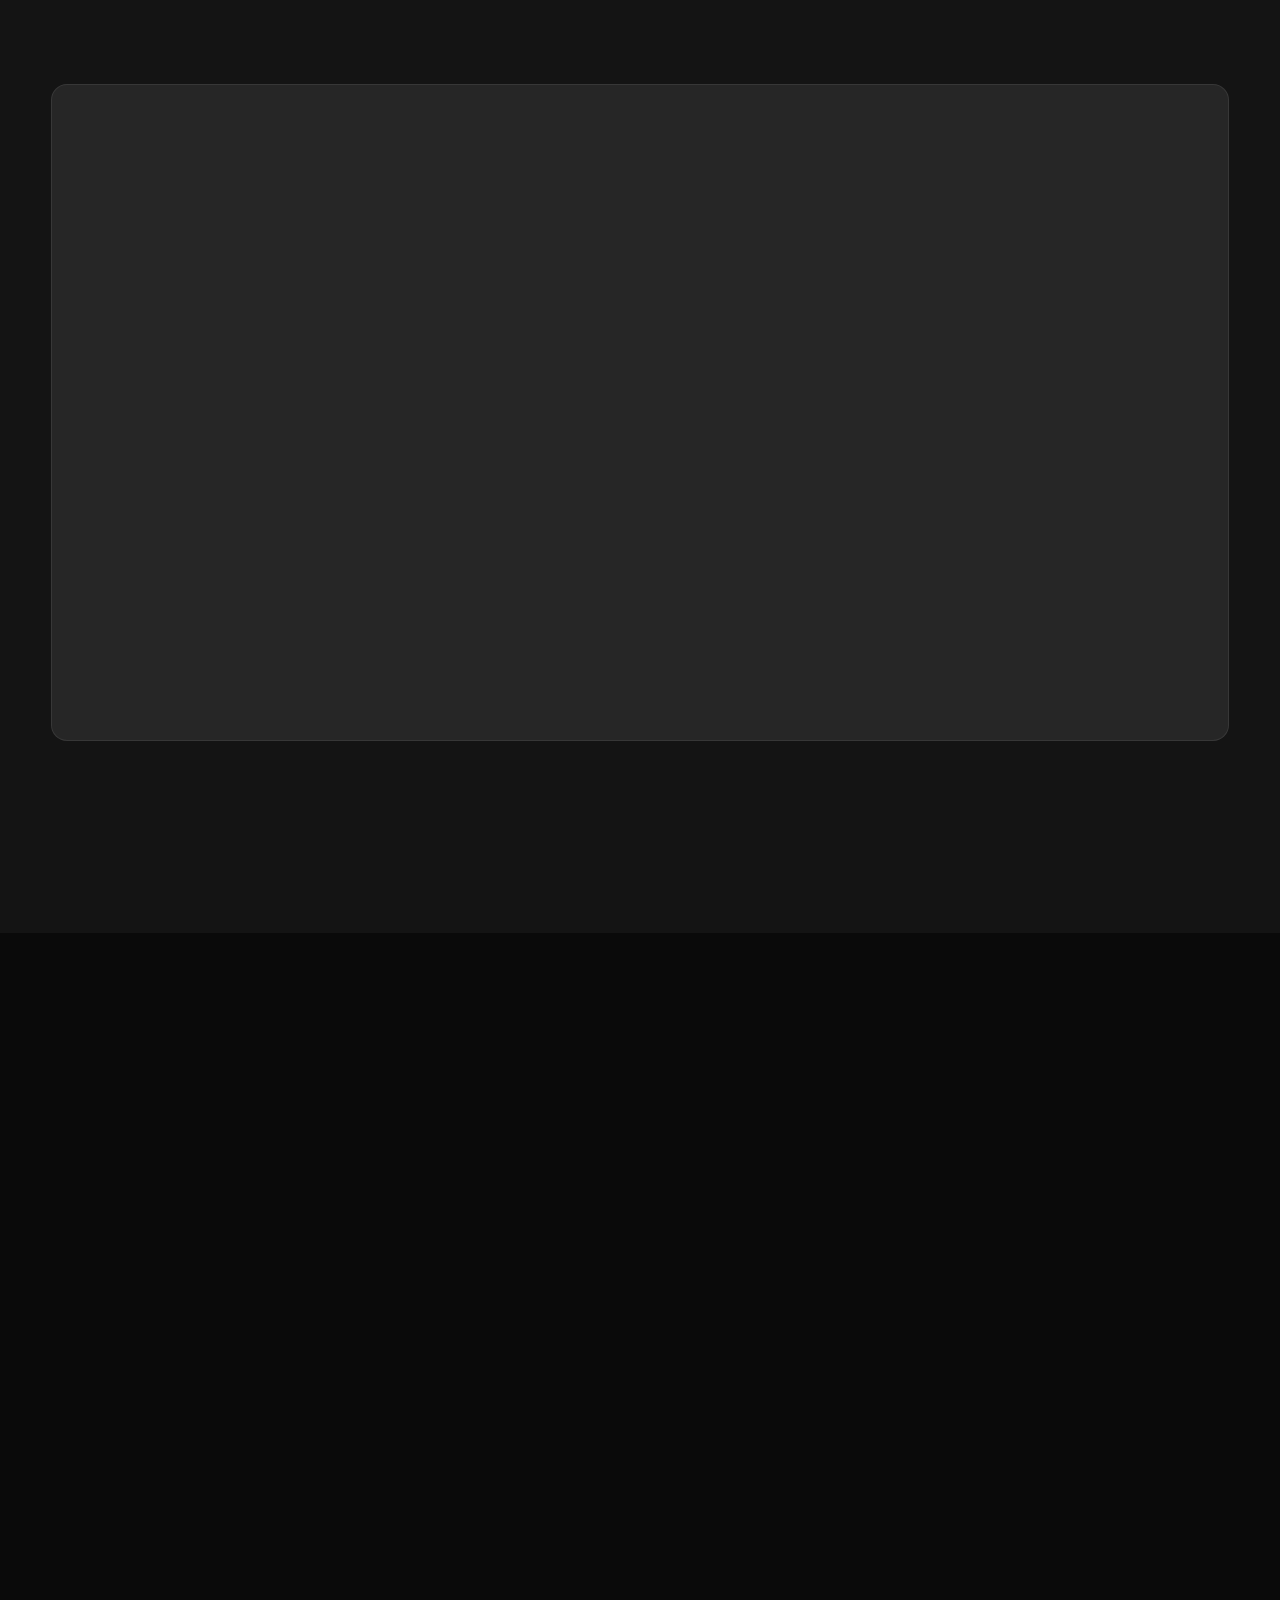
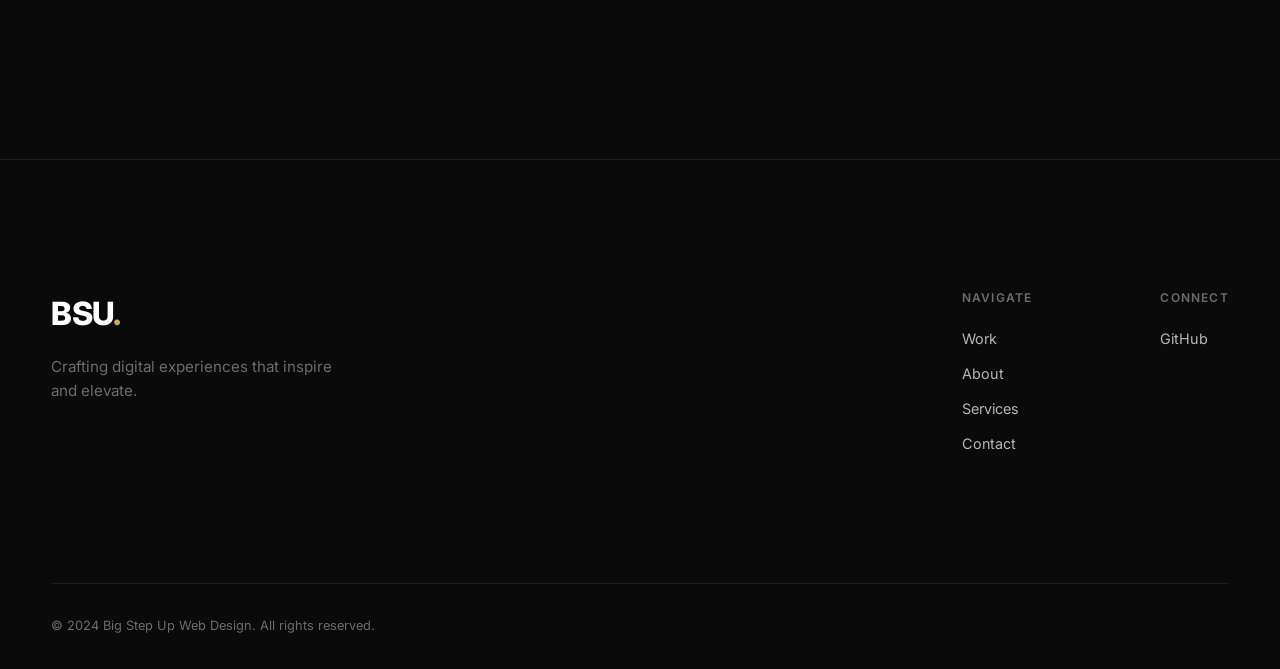
==== commit 82ae73fb: "Enhance plexus streaming highlights & update to modern Space Grotesk font - Streaming highlights: in" ====
--- a/index.html
+++ b/index.html
@@ -7,7 +7,7 @@
     <link rel="stylesheet" href="styles.css">
     <link rel="preconnect" href="https://fonts.googleapis.com">
     <link rel="preconnect" href="https://fonts.gstatic.com" crossorigin>
-    <link href="https://fonts.googleapis.com/css2?family=Inter:wght@300;400;500;600;700;800;900&family=Playfair+Display:ital,wght@0,400;0,700;0,900;1,400;1,700;1,900&display=swap" rel="stylesheet">
+    <link href="https://fonts.googleapis.com/css2?family=Inter:wght@300;400;500;600;700;800;900&family=Space+Grotesk:wght@300;400;500;600;700&display=swap" rel="stylesheet">
 </head>
 <body>
     <div class="cursor-dot"></div>
--- a/styles.css
+++ b/styles.css
@@ -16,7 +16,7 @@
     --color-accent: #e8e4df;
     --color-accent-warm: #c9a96e;
     --font-primary: 'Inter', -apple-system, BlinkMacSystemFont, sans-serif;
-    --font-display: 'Playfair Display', Georgia, serif;
+    --font-display: 'Space Grotesk', sans-serif;
     --transition-smooth: cubic-bezier(0.25, 0.46, 0.45, 0.94);
     --transition-bounce: cubic-bezier(0.34, 1.56, 0.64, 1);
     --transition-fast: 0.3s var(--transition-smooth);
@@ -256,9 +256,9 @@
 .hero-title {
     font-family: var(--font-display);
     font-size: clamp(3rem, 8vw, 7.5rem);
-    font-weight: 400;
+    font-weight: 700;
     line-height: 1.05;
-    letter-spacing: -0.03em;
+    letter-spacing: -0.04em;
     margin-bottom: var(--space-lg);
 }
 
@@ -273,7 +273,7 @@
 .title-line:nth-child(3) { animation-delay: 0.8s; }
 
 .title-italic {
-    font-style: italic;
+    font-style: normal; font-weight: 500;
     color: var(--color-accent-warm);
 }
 
@@ -410,9 +410,9 @@
 .section-title {
     font-family: var(--font-display);
     font-size: clamp(2.5rem, 6vw, 5rem);
-    font-weight: 400;
+    font-weight: 700;
     line-height: 1.1;
-    letter-spacing: -0.03em;
+    letter-spacing: -0.04em;
 }
 
 .section-subtitle {
@@ -623,7 +623,7 @@
     font-family: var(--font-display);
     font-size: clamp(2rem, 4vw, 3.5rem);
     font-weight: 300;
-    font-style: italic;
+    font-style: normal; font-weight: 500;
     color: var(--color-text-muted);
 }
 
@@ -651,7 +651,7 @@
 .about-headline {
     font-family: var(--font-display);
     font-size: clamp(1.75rem, 3vw, 2.5rem);
-    font-weight: 400;
+    font-weight: 700;
     line-height: 1.3;
     margin-bottom: var(--space-md);
     letter-spacing: -0.02em;
@@ -686,8 +686,8 @@
 .stat-number {
     font-family: var(--font-display);
     font-size: 3rem;
-    font-weight: 400;
-    letter-spacing: -0.03em;
+    font-weight: 700;
+    letter-spacing: -0.04em;
     color: var(--color-accent-warm);
 }
 
@@ -778,9 +778,9 @@
 .contact-title {
     font-family: var(--font-display);
     font-size: clamp(2.5rem, 5vw, 4.5rem);
-    font-weight: 400;
+    font-weight: 700;
     line-height: 1.15;
-    letter-spacing: -0.03em;
+    letter-spacing: -0.04em;
     margin: var(--space-md) 0;
 }
 
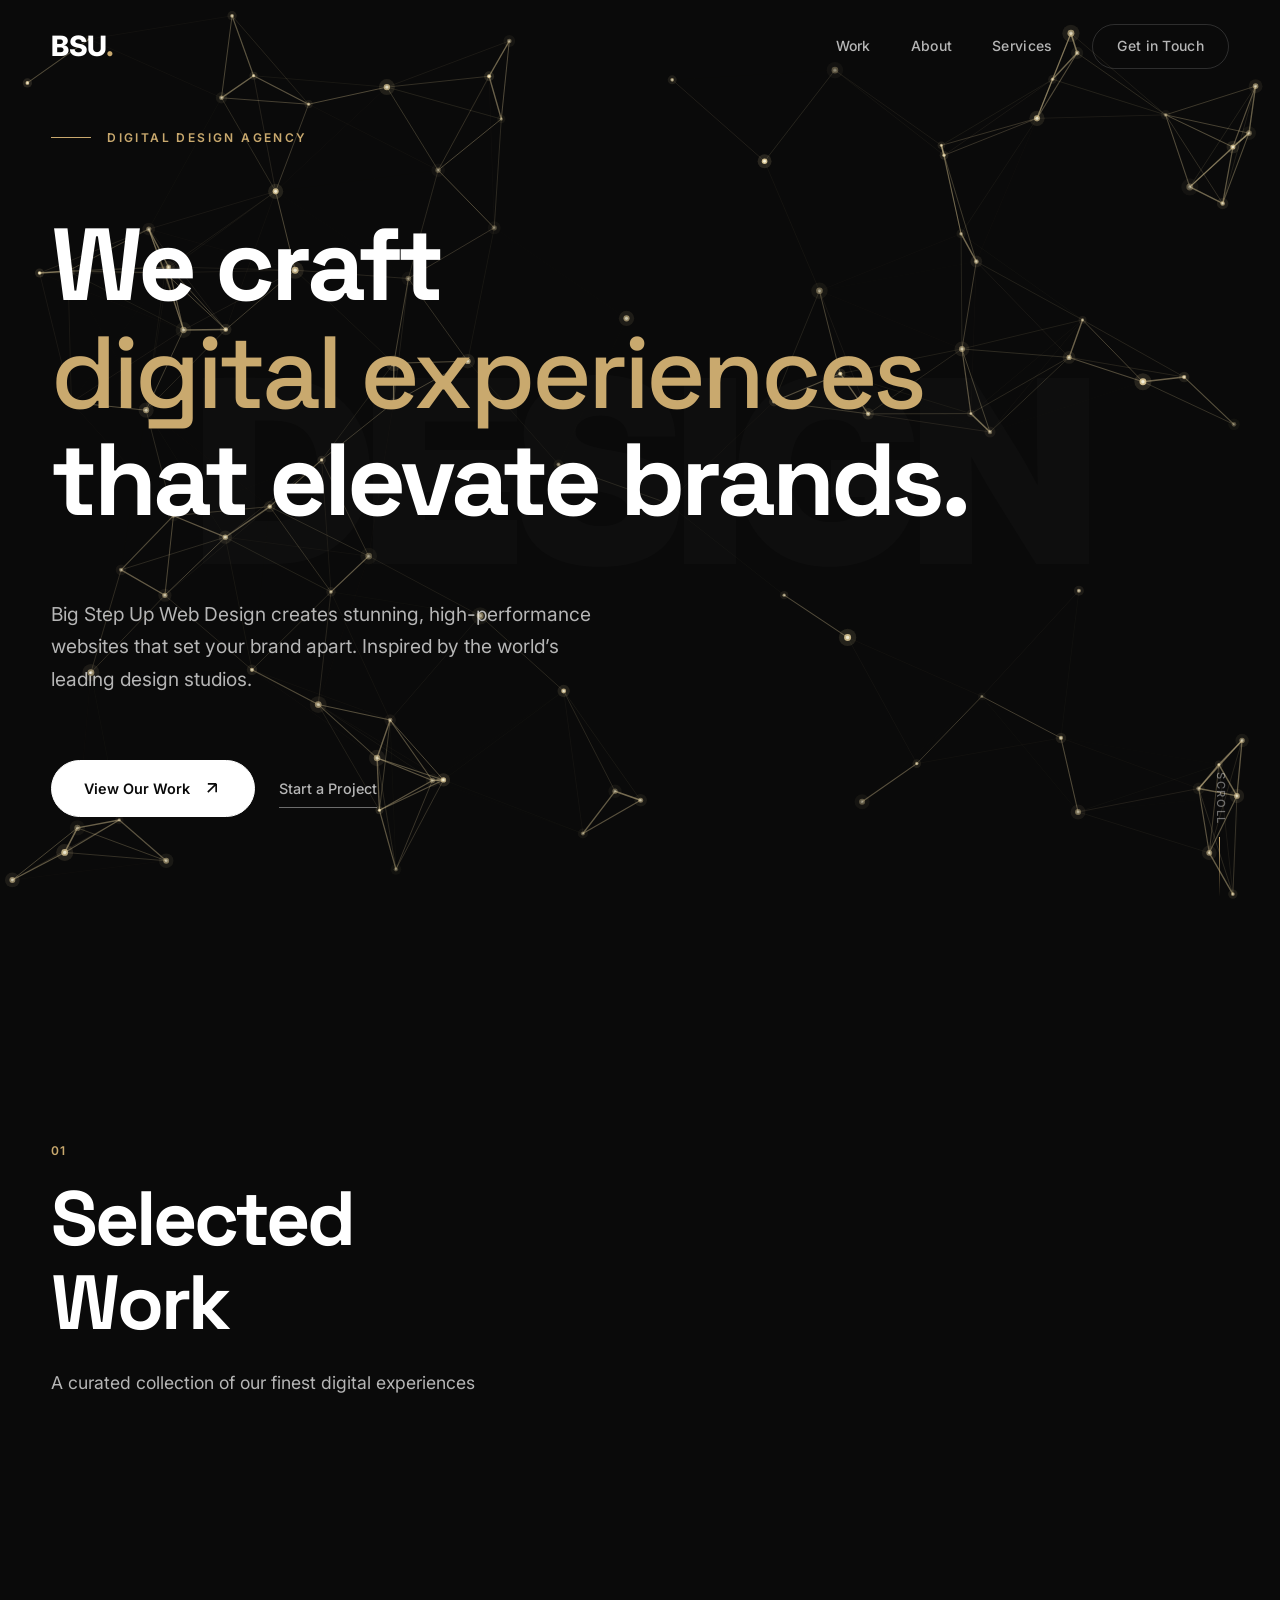
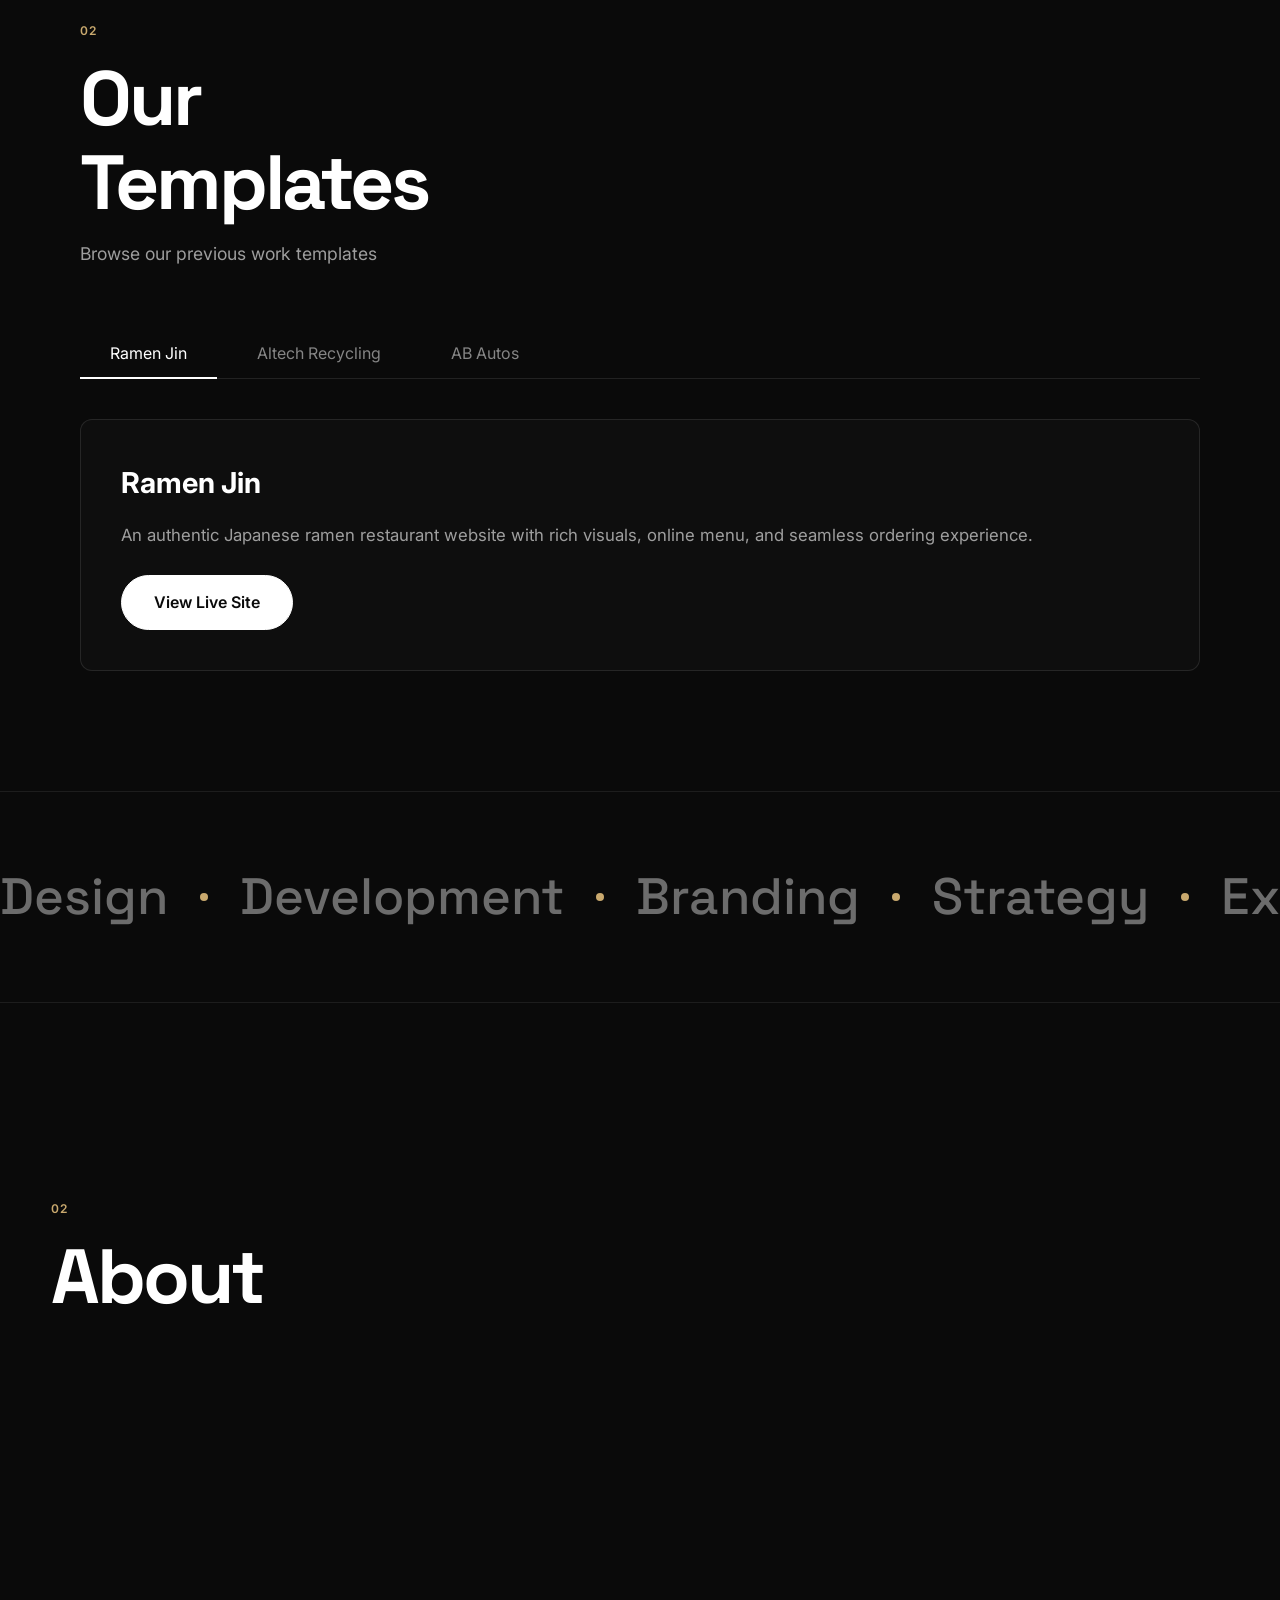
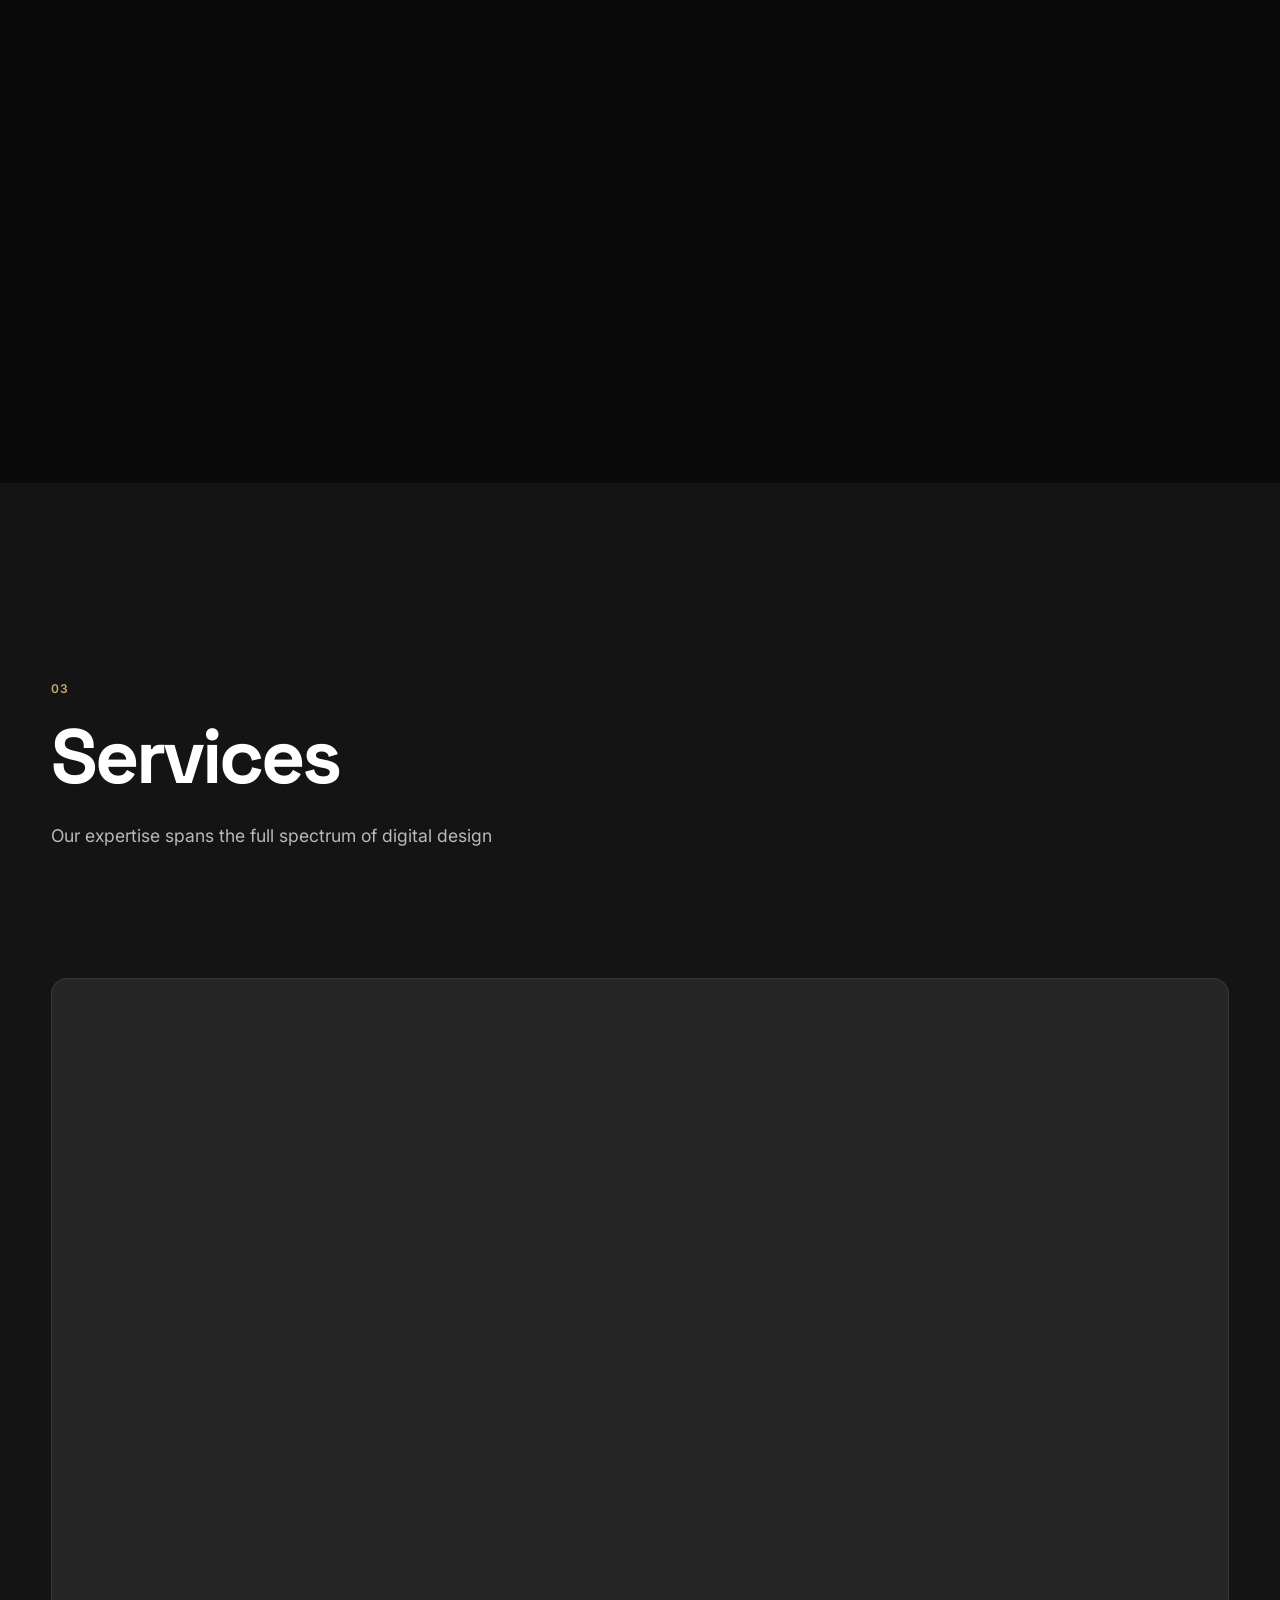
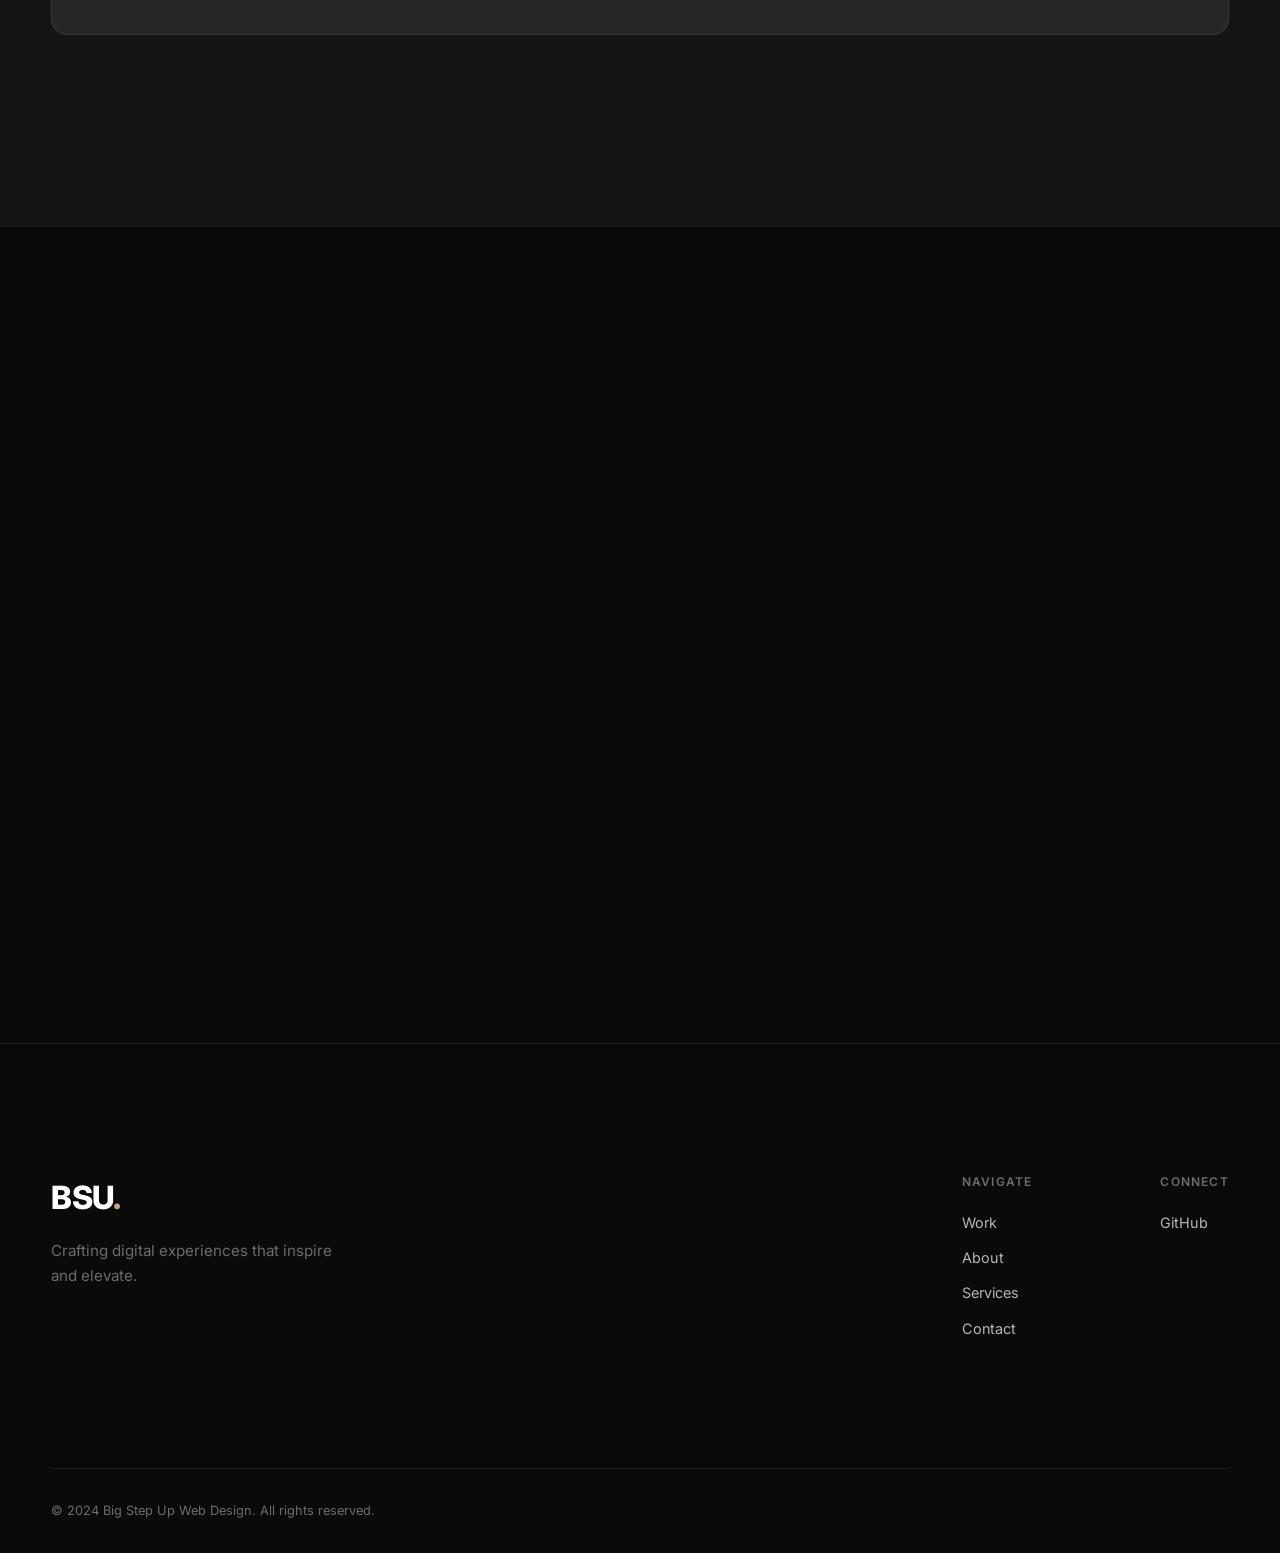
==== commit 240e44d8: "Add portfolio templates tab section with Ramen Jin, Altech Recycling, and AB Autos" ====
--- a/index.html
+++ b/index.html
@@ -152,6 +152,48 @@
         </div>
     </section>
 
+    <!-- Portfolio Templates Tab Section -->
+    <section id="templates" class="templates-section">
+        <div class="section-container">
+            <div class="section-header">
+                <span class="section-number">02</span>
+                <h2 class="section-title">Our<br>Templates</h2>
+                <p class="section-subtitle">Browse our previous work templates</p>
+            </div>
+            <div class="templates-tabs">
+                <div class="tab-buttons">
+                    <button class="tab-btn active" data-tab="ramen-jin">Ramen Jin</button>
+                    <button class="tab-btn" data-tab="altech-recycling">Altech Recycling</button>
+                    <button class="tab-btn" data-tab="ab-autos">AB Autos</button>
+                </div>
+                <div class="tab-content">
+                    <div class="tab-pane active" id="ramen-jin">
+                        <div class="tab-pane-inner">
+                            <h3>Ramen Jin</h3>
+                            <p>An authentic Japanese ramen restaurant website with rich visuals, online menu, and seamless ordering experience.</p>
+                            <a href="https://loveomoruyi.github.io/ramen-gen" target="_blank" class="btn-primary btn-large">View Live Site</a>
+                        </div>
+                    </div>
+                    <div class="tab-pane" id="altech-recycling">
+                        <div class="tab-pane-inner">
+                            <h3>Altech Recycling</h3>
+                            <p>A professional recycling company website showcasing services and environmental commitment.</p>
+                            <a href="https://loveomoruyi.github.io/altech-recycling" target="_blank" class="btn-primary btn-large">View Live Site</a>
+                        </div>
+                    </div>
+                    <div class="tab-pane" id="ab-autos">
+                        <div class="tab-pane-inner">
+                            <h3>AB Autos</h3>
+                            <p>A modern automotive dealership website with vehicle listings, search functionality, and a sleek professional design.</p>
+                            <a href="https://loveomoruyi.github.io/AB-Autos-Website" target="_blank" class="btn-primary btn-large">View Live Site</a>
+                        </div>
+                    </div>
+                </div>
+            </div>
+        </div>
+    </section>
+
+
     <section class="marquee-section">
         <div class="marquee">
             <div class="marquee-content">
--- a/styles.css
+++ b/styles.css
@@ -1020,3 +1020,129 @@
         padding: var(--space-md);
     }
 }
+
+/* ===== Portfolio Templates Tab Section ===== */
+.templates-section {
+    padding: 120px 0;
+    position: relative;
+}
+
+.templates-section .section-container {
+    max-width: 1200px;
+    margin: 0 auto;
+    padding: 0 40px;
+}
+
+.templates-section .section-header {
+    margin-bottom: 60px;
+}
+
+.templates-section .section-subtitle {
+    color: rgba(255, 255, 255, 0.6);
+    font-size: 1.1rem;
+    margin-top: 15px;
+}
+
+.templates-tabs {
+    width: 100%;
+}
+
+.tab-buttons {
+    display: flex;
+    gap: 10px;
+    margin-bottom: 40px;
+    border-bottom: 1px solid rgba(255, 255, 255, 0.1);
+    padding-bottom: 0;
+}
+
+.tab-btn {
+    background: none;
+    border: none;
+    color: rgba(255, 255, 255, 0.5);
+    font-size: 1rem;
+    padding: 15px 30px;
+    cursor: pointer;
+    transition: all 0.3s ease;
+    position: relative;
+    font-family: inherit;
+}
+
+.tab-btn:hover {
+    color: rgba(255, 255, 255, 0.8);
+}
+
+.tab-btn.active {
+    color: #fff;
+}
+
+.tab-btn.active::after {
+    content: '';
+    position: absolute;
+    bottom: -1px;
+    left: 0;
+    width: 100%;
+    height: 2px;
+    background: #fff;
+}
+
+.tab-content {
+    position: relative;
+}
+
+.tab-pane {
+    display: none;
+    opacity: 0;
+    transition: opacity 0.3s ease;
+}
+
+.tab-pane.active {
+    display: block;
+    opacity: 1;
+}
+
+.tab-pane-inner {
+    padding: 40px;
+    border: 1px solid rgba(255, 255, 255, 0.1);
+    border-radius: 12px;
+    background: rgba(255, 255, 255, 0.02);
+}
+
+.tab-pane-inner h3 {
+    font-size: 1.8rem;
+    color: #fff;
+    margin-bottom: 15px;
+}
+
+.tab-pane-inner p {
+    color: rgba(255, 255, 255, 0.6);
+    font-size: 1.05rem;
+    line-height: 1.7;
+    margin-bottom: 25px;
+}
+
+.btn-large {
+    display: inline-block;
+    padding: 14px 32px;
+    font-size: 1rem;
+    text-decoration: none;
+}
+
+@media (max-width: 768px) {
+    .tab-buttons {
+        flex-direction: column;
+        gap: 0;
+    }
+    
+    .tab-btn {
+        padding: 12px 20px;
+        text-align: left;
+    }
+    
+    .tab-pane-inner {
+        padding: 25px;
+    }
+    
+    .templates-section {
+        padding: 80px 0;
+    }
+}
